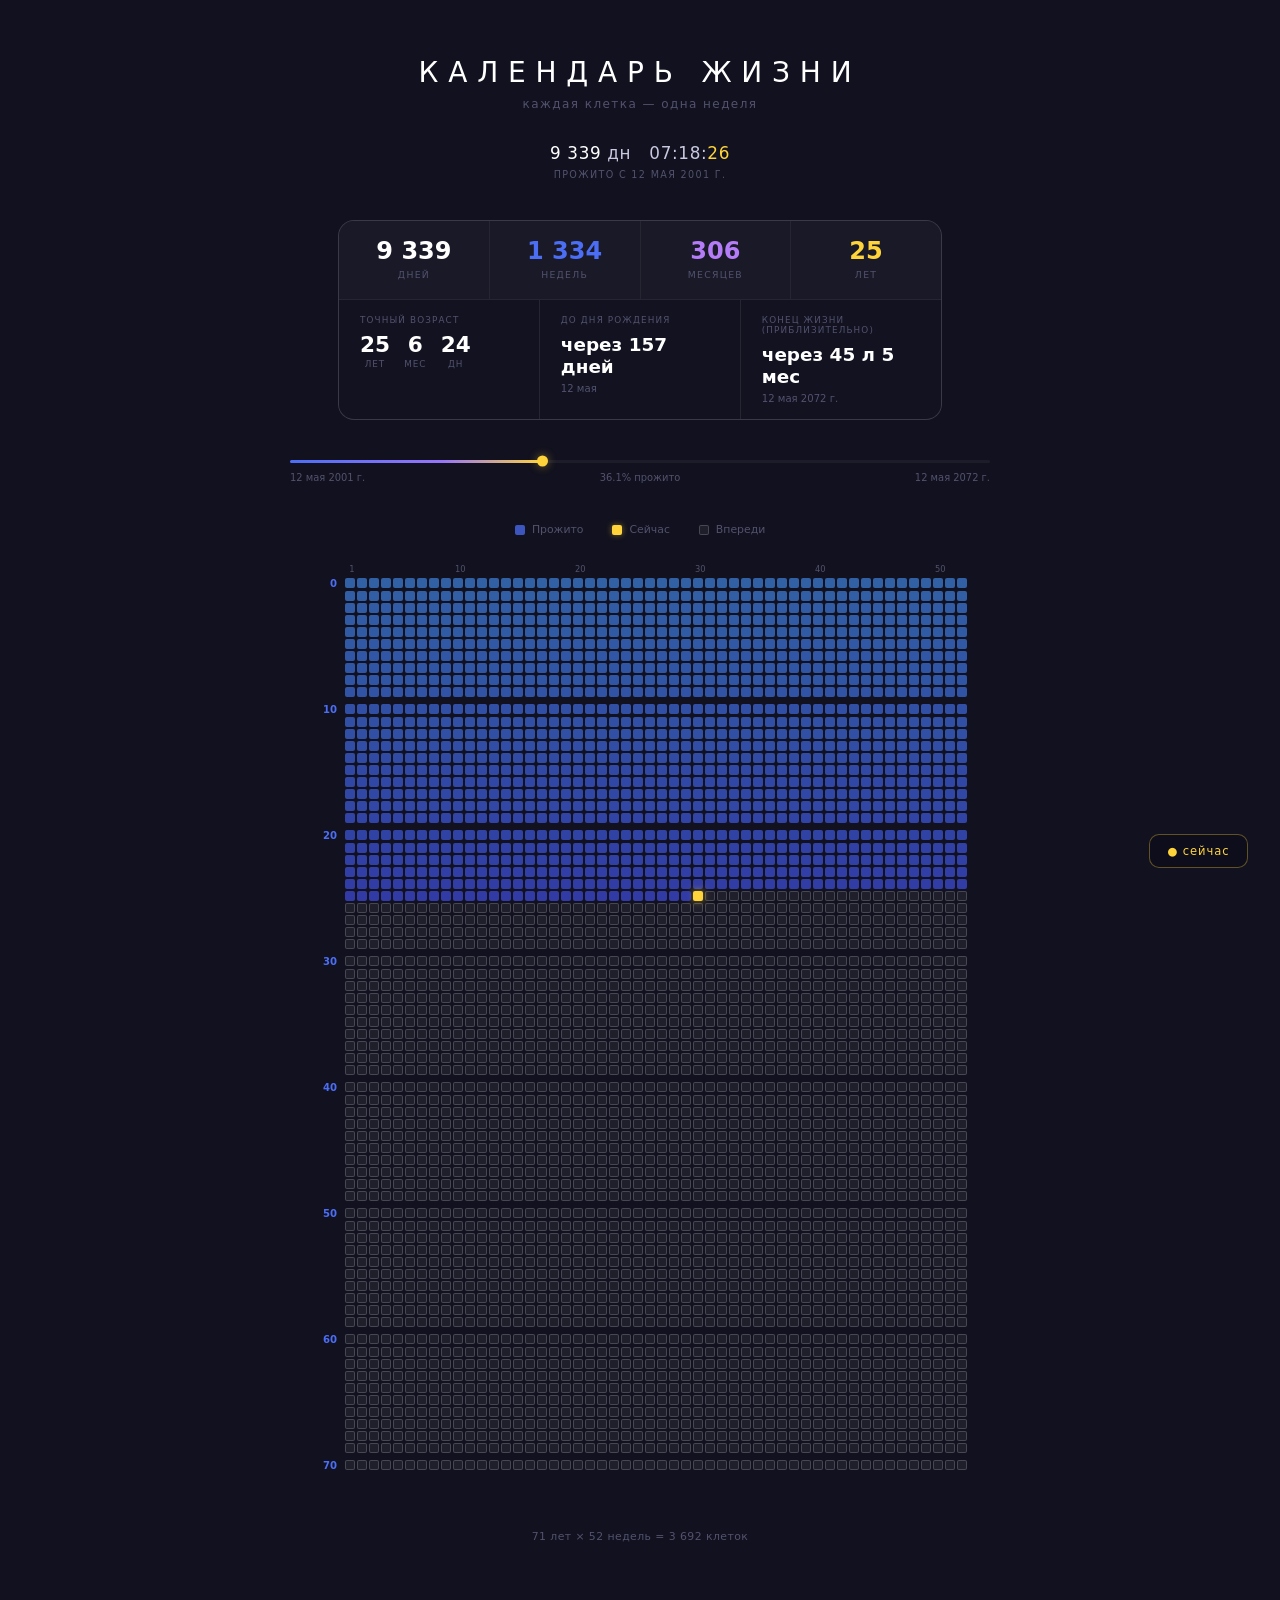
==== life_calendar.html @ 042ae6b3 "Жизненный календарь — один HTML-файл Визуальная сетка 71×52 недели с живым счётчиком, статистикой, а" ====
<!DOCTYPE html>
<html lang="ru">
<head>
  <meta charset="UTF-8">
  <meta name="viewport" content="width=device-width, initial-scale=1.0">
  <title>Календарь жизни</title>
  <style>
    *, *::before, *::after { box-sizing: border-box; margin: 0; padding: 0; }

    :root {
      --bg:        #11111f;
      --surface:   #191928;
      --border:    rgba(255,255,255,0.09);
      --text:      #c8c8e0;
      --muted:     #52526e;
      --accent:    #4c6ef5;
      --gold:      #ffd43b;
      --gold-glow: rgba(255,212,59,0.45);
    }

    body {
      min-height: 100vh;
      background: var(--bg);
      color: var(--text);
      font-family: 'Segoe UI', system-ui, -apple-system, sans-serif;
      display: flex;
      flex-direction: column;
      align-items: center;
      padding: 3.5rem 1.5rem 6rem;
    }

    /* ── Header ── */
    .header { text-align: center; margin-bottom: 2rem; }

    h1 {
      font-size: 1.75rem;
      font-weight: 200;
      letter-spacing: 0.35em;
      text-transform: uppercase;
      color: #fff;
      margin-bottom: 0.5rem;
    }

    .header-meta { font-size: 0.75rem; color: var(--muted); letter-spacing: 0.12em; }

    /* ── Live Counter ── */
    .live-counter {
      text-align: center;
      margin-bottom: 2.5rem;
      font-variant-numeric: tabular-nums;
    }

    .counter-time { font-size: 1.05rem; font-weight: 300; color: var(--text); letter-spacing: 0.04em; }
    .counter-days { color: #fff; font-weight: 500; }
    .counter-secs { color: var(--gold); }

    .counter-label {
      font-size: 0.6rem;
      color: var(--muted);
      text-transform: uppercase;
      letter-spacing: 0.14em;
      margin-top: 0.35rem;
    }

    /* ── Stats section ── */
    .stats-section {
      width: fit-content;
      max-width: min(720px, 96vw);
      border: 1px solid var(--border);
      border-radius: 16px;
      overflow: hidden;
      background: var(--border);
      margin-bottom: 2.5rem;
      display: flex;
      flex-direction: column;
      gap: 1px;
    }

    .stats-row { display: flex; gap: 1px; }

    .stats-row.primary .stat {
      background: var(--surface);
      padding: 1.15rem 1.6rem;
      text-align: center;
      flex: 1;
      transition: background 0.2s ease;
    }
    .stats-row.primary .stat:hover { background: rgba(20,20,38,0.95); }

    .stat-value {
      font-size: 1.5rem;
      font-weight: 600;
      color: #fff;
      line-height: 1;
      margin-bottom: 0.4rem;
      font-variant-numeric: tabular-nums;
    }
    .stat-value.blue   { color: var(--accent); }
    .stat-value.violet { color: #b47cf7; }
    .stat-value.gold   { color: var(--gold); }

    .stat-label {
      font-size: 0.58rem;
      color: var(--muted);
      text-transform: uppercase;
      letter-spacing: 0.14em;
    }

    .stats-row.secondary .stat {
      background: rgba(18,18,32,0.97);
      padding: 0.95rem 1.3rem;
      flex: 1;
      transition: background 0.2s ease;
    }
    .stats-row.secondary .stat:hover { background: rgba(26,26,42,0.98); }

    .insight-label {
      font-size: 0.55rem;
      color: var(--muted);
      text-transform: uppercase;
      letter-spacing: 0.13em;
      margin-bottom: 0.55rem;
    }

    .age-breakdown { display: flex; gap: 0.9rem; align-items: baseline; }
    .age-unit { display: flex; flex-direction: column; align-items: center; }

    .age-num {
      font-size: 1.35rem;
      font-weight: 600;
      color: #fff;
      line-height: 1;
      font-variant-numeric: tabular-nums;
    }

    .age-lbl {
      font-size: 0.55rem;
      color: var(--muted);
      text-transform: uppercase;
      letter-spacing: 0.1em;
      margin-top: 0.25rem;
    }

    .insight-main {
      font-size: 1.15rem;
      font-weight: 600;
      color: #fff;
      line-height: 1.2;
      font-variant-numeric: tabular-nums;
    }
    .insight-main.soon { color: var(--gold); }
    .insight-main.done { color: #7be0a0; }

    .insight-sub { font-size: 0.63rem; color: var(--muted); margin-top: 0.3rem; }

    /* ── Progress bar ── */
    .progress-wrap { width: 100%; max-width: 700px; margin-bottom: 2.5rem; }

    .progress-track {
      height: 3px;
      background: rgba(255,255,255,0.05);
      border-radius: 2px;
      position: relative;
      overflow: visible;
    }

    .progress-fill {
      height: 100%;
      background: linear-gradient(90deg, #4c6ef5 0%, #9775fa 60%, var(--gold) 100%);
      border-radius: 2px;
      position: relative;
    }

    .progress-dot {
      width: 11px;
      height: 11px;
      border-radius: 50%;
      background: var(--gold);
      box-shadow: 0 0 10px var(--gold-glow);
      position: absolute;
      right: -5.5px;
      top: 50%;
      transform: translateY(-50%);
    }

    .progress-labels {
      display: flex;
      justify-content: space-between;
      margin-top: 0.6rem;
      font-size: 0.62rem;
      color: var(--muted);
    }

    /* ── Legend ── */
    .legend {
      display: flex;
      align-items: center;
      gap: 1.8rem;
      margin-bottom: 1.8rem;
      font-size: 0.68rem;
      color: var(--muted);
    }

    .legend-item { display: flex; align-items: center; gap: 0.45rem; }

    .legend-dot { width: 10px; height: 10px; border-radius: 2px; flex-shrink: 0; }
    .legend-dot.past    { background: var(--accent); opacity: 0.75; }
    .legend-dot.current { background: var(--gold); box-shadow: 0 0 6px var(--gold-glow); }
    .legend-dot.future  { background: rgba(255,255,255,0.06); border: 1px solid rgba(255,255,255,0.18); }

    /* ── Calendar ── */
    .calendar-outer { position: relative; }

    .col-labels { display: flex; margin-left: 36px; margin-bottom: 4px; gap: 2px; }

    .col-label {
      width: 10px;
      font-size: 0.52rem;
      color: var(--muted);
      text-align: center;
      flex-shrink: 0;
      line-height: 1;
    }

    .grid { display: flex; flex-direction: column; gap: 2px; }

    .year-row {
      display: flex;
      align-items: center;
      gap: 2px;
      border-radius: 3px;
      transition: background 0.15s ease;
    }

    .year-row.decade-gap { margin-top: 5px; }

    .year-row:hover { background: rgba(255,255,255,0.025); }
    .year-row:hover .week.past   { opacity: 0.92; filter: brightness(1.2); }
    .year-row:hover .week.future { border-color: rgba(255,255,255,0.28); }
    .year-row:hover .row-label   { color: var(--text) !important; }

    .row-label {
      width: 32px;
      font-size: 0.58rem;
      color: var(--muted);
      text-align: right;
      padding-right: 6px;
      flex-shrink: 0;
      user-select: none;
      transition: color 0.15s ease;
    }

    .row-label.decade { color: var(--accent); font-weight: 600; font-size: 0.63rem; }

    /* ── Week cells ── */
    .week {
      width: 10px;
      height: 10px;
      border-radius: 2px;
      flex-shrink: 0;
      cursor: default;
      transition: transform 0.1s ease, filter 0.1s ease, opacity 0.15s ease;
    }

    .week:hover { transform: scale(1.7); z-index: 5; filter: brightness(1.4) !important; }
    .week.past  { opacity: 0.72; }

    .week.current {
      background: var(--gold) !important;
      opacity: 1;
      box-shadow: 0 0 7px var(--gold-glow), 0 0 14px rgba(255,212,59,0.25);
      animation: breathe 2.8s ease-in-out infinite;
    }

    .week.future {
      background: rgba(255,255,255,0.06) !important;
      border: 1px solid rgba(255,255,255,0.18);
    }

    @keyframes breathe {
      0%,100% { box-shadow: 0 0 7px var(--gold-glow), 0 0 14px rgba(255,212,59,0.25); }
      50%      { box-shadow: 0 0 13px var(--gold-glow), 0 0 26px rgba(255,212,59,0.4); }
    }

    @keyframes rowIn {
      from { opacity: 0; transform: translateY(5px); }
      to   { opacity: 1; transform: translateY(0); }
    }

    .year-row { opacity: 0; animation: rowIn 0.4s ease forwards; }

    @media (prefers-reduced-motion: reduce) {
      .year-row { animation: none; opacity: 1; }
    }

    /* ── Tooltip ── */
    #tooltip {
      position: fixed;
      background: rgba(22,22,40,0.97);
      border: 1px solid rgba(76,110,245,0.3);
      color: #dde;
      padding: 0.35rem 0.8rem;
      border-radius: 8px;
      font-size: 0.7rem;
      pointer-events: none;
      opacity: 0;
      transition: opacity 0.12s ease;
      z-index: 999;
      white-space: nowrap;
      backdrop-filter: blur(6px);
    }
    #tooltip.show { opacity: 1; }

    /* ── Back-to-now button ── */
    #backBtn {
      position: fixed;
      bottom: 2rem;
      right: 2rem;
      background: rgba(14,14,28,0.92);
      border: 1px solid rgba(255,212,59,0.35);
      color: var(--gold);
      padding: 0.55rem 1.1rem;
      border-radius: 10px;
      font-size: 0.72rem;
      font-family: inherit;
      cursor: pointer;
      backdrop-filter: blur(10px);
      letter-spacing: 0.08em;
      z-index: 200;
      opacity: 0;
      transform: translateY(10px);
      transition: opacity 0.25s ease, transform 0.25s ease, background 0.2s ease;
      pointer-events: none;
    }
    #backBtn.visible { opacity: 1; transform: translateY(0); pointer-events: auto; }
    #backBtn:hover   { background: rgba(255,212,59,0.1); border-color: var(--gold); }

    /* ── Footer ── */
    footer {
      margin-top: 3.5rem;
      font-size: 0.68rem;
      color: var(--muted);
      text-align: center;
      line-height: 1.9;
      letter-spacing: 0.04em;
    }

    /* ── Mobile ── */
    @media (max-width: 680px) {
      body { padding: 2rem 0.75rem 5rem; }
      h1   { font-size: 1.25rem; letter-spacing: 0.2em; }
      .stats-section { width: 100%; max-width: 100%; }
      .stats-row { flex-wrap: wrap; }
      .stats-row.primary .stat   { padding: 0.75rem 0.8rem; min-width: calc(50% - 1px); }
      .stats-row.secondary .stat { padding: 0.8rem 0.9rem; min-width: 100%; }
      .week       { width: 6px; height: 6px; border-radius: 1px; }
      .col-labels { gap: 1px; }
      .col-label  { width: 6px; font-size: 0.45rem; }
      .grid       { gap: 1px; }
      .year-row   { gap: 1px; }
      .row-label  { width: 24px; font-size: 0.5rem; }
      #backBtn    { bottom: 1.2rem; right: 1.2rem; }
    }
  </style>
</head>
<body>

<div id="tooltip"></div>
<button id="backBtn">● сейчас</button>

<header class="header">
  <h1>Календарь жизни</h1>
  <p class="header-meta">каждая клетка — одна неделя</p>
</header>

<div class="live-counter">
  <div class="counter-time">
    <span class="counter-days" id="cDays">0</span> дн &nbsp;
    <span id="cH">00</span>:<span id="cM">00</span>:<span class="counter-secs" id="cS">00</span>
  </div>
  <div class="counter-label" id="counterLabel"></div>
</div>

<div class="stats-section">
  <div class="stats-row primary">
    <div class="stat"><div class="stat-value"        id="sDays">—</div><div class="stat-label">Дней</div></div>
    <div class="stat"><div class="stat-value blue"   id="sWeeks">—</div><div class="stat-label">Недель</div></div>
    <div class="stat"><div class="stat-value violet" id="sMonths">—</div><div class="stat-label">Месяцев</div></div>
    <div class="stat"><div class="stat-value gold"   id="sYears">—</div><div class="stat-label">Лет</div></div>
  </div>
  <div class="stats-row secondary">
    <div class="stat">
      <div class="insight-label">Точный возраст</div>
      <div class="age-breakdown">
        <div class="age-unit"><span class="age-num" id="iY">—</span><span class="age-lbl">лет</span></div>
        <div class="age-unit"><span class="age-num" id="iM">—</span><span class="age-lbl">мес</span></div>
        <div class="age-unit"><span class="age-num" id="iD">—</span><span class="age-lbl">дн</span></div>
      </div>
    </div>
    <div class="stat">
      <div class="insight-label">До дня рождения</div>
      <div class="insight-main" id="iBdMain">—</div>
      <div class="insight-sub"  id="iBdSub"></div>
    </div>
    <div class="stat">
      <div class="insight-label">Конец жизни (приблизительно)</div>
      <div class="insight-main" id="iEndMain">—</div>
      <div class="insight-sub"  id="iEndSub"></div>
    </div>
  </div>
</div>

<div class="progress-wrap">
  <div class="progress-track">
    <div class="progress-fill" id="progressFill"><div class="progress-dot"></div></div>
  </div>
  <div class="progress-labels">
    <span id="birthLabel"></span>
    <span id="progressLabel"></span>
    <span id="endLabel"></span>
  </div>
</div>

<div class="legend">
  <div class="legend-item"><div class="legend-dot past"></div><span>Прожито</span></div>
  <div class="legend-item"><div class="legend-dot current"></div><span>Сейчас</span></div>
  <div class="legend-item"><div class="legend-dot future"></div><span>Впереди</span></div>
</div>

<div class="calendar-outer">
  <div class="col-labels" id="colLabels"></div>
  <div class="grid" id="grid"></div>
</div>

<footer id="footer"></footer>

<script>
  /* ══════════════════════════════════════════════════
     ЛИЧНЫЕ ДАННЫЕ — при необходимости измени здесь
     ══════════════════════════════════════════════════ */
  const BIRTH    = new Date(2001, 4, 12); // месяцы: 0=янв … 4=май … 11=дек
  const LIFESPAN = 71;                    // ожидаемая продолжительность жизни (лет)
  /* ══════════════════════════════════════════════════ */

  const WEEKS   = 52;
  const MS_WEEK = 7 * 24 * 60 * 60 * 1000;
  const TODAY   = new Date();

  function fmtDate(d, opts) {
    return d.toLocaleDateString('ru-RU', opts || { day: 'numeric', month: 'short', year: 'numeric' });
  }
  function pad(n) { return String(n).padStart(2, '0'); }

  /* ── Live counter ── */
  document.getElementById('counterLabel').textContent =
    `прожито с ${fmtDate(BIRTH, { day: 'numeric', month: 'long', year: 'numeric' })}`;

  function tickCounter() {
    const total = Math.floor((new Date() - BIRTH) / 1000);
    document.getElementById('cDays').textContent = Math.floor(total / 86400).toLocaleString('ru');
    document.getElementById('cH').textContent    = pad(Math.floor(total / 3600) % 24);
    document.getElementById('cM').textContent    = pad(Math.floor(total / 60) % 60);
    document.getElementById('cS').textContent    = pad(total % 60);
  }
  tickCounter();
  setInterval(tickCounter, 1000);

  /* ── Stats ── */
  const livedMs    = TODAY - BIRTH;
  const livedDays  = Math.floor(livedMs / 86400000);
  const livedWeeks = Math.floor(livedMs / MS_WEEK);
  const totalWeeks = LIFESPAN * WEEKS;
  const pct        = (livedWeeks / totalWeeks * 100).toFixed(1);
  const currentAge = Math.floor(livedMs / (365.25 * 24 * 60 * 60 * 1000));

  function exactAge(birth, today) {
    let y = today.getFullYear() - birth.getFullYear();
    let m = today.getMonth()   - birth.getMonth();
    let d = today.getDate()    - birth.getDate();
    if (d < 0) { m--; d += new Date(today.getFullYear(), today.getMonth(), 0).getDate(); }
    if (m < 0) { y--; m += 12; }
    return { y, m, d };
  }

  function daysToNextBirthday(birth, today) {
    const next = new Date(today.getFullYear(), birth.getMonth(), birth.getDate());
    if (next - today <= 0) next.setFullYear(today.getFullYear() + 1);
    return Math.round((next - today) / 86400000);
  }

  const { y: eY, m: eM, d: eD } = exactAge(BIRTH, TODAY);
  const livedMonths = eY * 12 + eM;
  const bdDays      = daysToNextBirthday(BIRTH, TODAY);
  const nextBD      = new Date(TODAY.getFullYear(), BIRTH.getMonth(), BIRTH.getDate());
  if (nextBD - TODAY <= 0) nextBD.setFullYear(TODAY.getFullYear() + 1);

  const endDate   = new Date(BIRTH);
  endDate.setFullYear(BIRTH.getFullYear() + LIFESPAN);
  const endDiff   = endDate - TODAY;
  const endYears  = Math.floor(endDiff / (365.25 * 86400000));
  const endMonths = Math.floor((endDiff - endYears * 365.25 * 86400000) / (30.44 * 86400000));

  document.getElementById('sDays').textContent   = livedDays.toLocaleString('ru');
  document.getElementById('sWeeks').textContent  = livedWeeks.toLocaleString('ru');
  document.getElementById('sMonths').textContent = livedMonths.toLocaleString('ru');
  document.getElementById('sYears').textContent  = currentAge;
  document.getElementById('iY').textContent      = eY;
  document.getElementById('iM').textContent      = eM;
  document.getElementById('iD').textContent      = eD;

  const bdEl = document.getElementById('iBdMain');
  if (bdDays === 0) {
    bdEl.textContent = 'Сегодня!';
    bdEl.classList.add('done');
  } else {
    bdEl.textContent = `через ${bdDays} ${bdDays === 1 ? 'день' : bdDays < 5 ? 'дня' : 'дней'}`;
    if (bdDays <= 30) bdEl.classList.add('soon');
  }
  document.getElementById('iBdSub').textContent  = fmtDate(nextBD, { day: 'numeric', month: 'long' });
  document.getElementById('iEndMain').textContent = `через ${endYears} л ${endMonths} мес`;
  document.getElementById('iEndSub').textContent  = fmtDate(endDate, { day: 'numeric', month: 'long', year: 'numeric' });

  const END = new Date(BIRTH);
  END.setFullYear(BIRTH.getFullYear() + LIFESPAN);
  document.getElementById('progressFill').style.width = pct + '%';
  document.getElementById('progressLabel').textContent = pct + '% прожито';
  document.getElementById('birthLabel').textContent    = fmtDate(BIRTH, { day: 'numeric', month: 'short', year: 'numeric' });
  document.getElementById('endLabel').textContent      = fmtDate(END,   { day: 'numeric', month: 'short', year: 'numeric' });

  /* ── Column labels ── */
  const colLabels = document.getElementById('colLabels');
  for (let w = 0; w < WEEKS; w++) {
    const el = document.createElement('div');
    el.className   = 'col-label';
    el.textContent = (w === 0 || (w + 1) % 10 === 0) ? (w + 1) : '';
    colLabels.appendChild(el);
  }

  /* ── Tooltip ── */
  const tip = document.getElementById('tooltip');
  function showTip(e, html) { tip.innerHTML = html; tip.classList.add('show'); moveTip(e); }
  function moveTip(e) {
    const x = e.clientX + 14, y = e.clientY - 40;
    tip.style.left = (x + tip.offsetWidth > innerWidth ? e.clientX - tip.offsetWidth - 14 : x) + 'px';
    tip.style.top  = (y < 0 ? e.clientY + 14 : y) + 'px';
  }
  function hideTip() { tip.classList.remove('show'); }

  /* ── Grid ── */
  const grid = document.getElementById('grid');
  let currentCell = null;

  for (let yr = 0; yr < LIFESPAN; yr++) {
    const row = document.createElement('div');
    row.className = 'year-row' + (yr > 0 && yr % 10 === 0 ? ' decade-gap' : '');
    row.style.animationDelay = `${yr * 11}ms`;

    const lbl = document.createElement('div');
    lbl.className   = 'row-label' + (yr % 10 === 0 ? ' decade' : '');
    lbl.textContent = yr % 10 === 0 ? yr : '';
    row.addEventListener('mouseenter', () => { lbl.textContent = yr; });
    row.addEventListener('mouseleave', () => { lbl.textContent = yr % 10 === 0 ? yr : ''; });
    row.appendChild(lbl);

    const yearStart = new Date(BIRTH);
    yearStart.setFullYear(BIRTH.getFullYear() + yr);

    const hue      = Math.round(215 + (yr / (LIFESPAN - 1)) * 55);
    const pastColor = `hsl(${hue},68%,55%)`;

    for (let w = 0; w < WEEKS; w++) {
      const ws = new Date(yearStart);
      ws.setDate(yearStart.getDate() + w * 7);
      const we = new Date(ws);
      we.setDate(ws.getDate() + 6);

      const cell      = document.createElement('div');
      cell.className  = 'week';
      const isCurrent = ws <= TODAY && we >= TODAY;
      const isPast    = we < TODAY && !isCurrent;

      if (isCurrent) { cell.classList.add('current'); currentCell = cell; }
      else if (isPast) { cell.classList.add('past'); cell.style.background = pastColor; }
      else { cell.classList.add('future'); }

      const tipHtml = `
        <span style="color:var(--muted);font-size:0.62rem">Возраст ${yr} лет · неделя ${w + 1}</span><br>
        ${fmtDate(ws)} — ${fmtDate(we)}
        ${isCurrent ? '<br><span style="color:var(--gold)">← сейчас</span>' : ''}
      `;
      cell.addEventListener('mouseenter', e => showTip(e, tipHtml));
      cell.addEventListener('mousemove',  moveTip);
      cell.addEventListener('mouseleave', hideTip);
      row.appendChild(cell);
    }
    grid.appendChild(row);
  }

  document.getElementById('footer').innerHTML =
    `${LIFESPAN} лет × ${WEEKS} недель = ${totalWeeks.toLocaleString('ru')} клеток`;

  /* ── Auto-scroll ── */
  if (currentCell) {
    setTimeout(() => {
      currentCell.scrollIntoView({ behavior: 'smooth', block: 'center' });
    }, Math.min(LIFESPAN * 11 + 500, 1500));
  }

  /* ── Back-to-now button ── */
  const backBtn = document.getElementById('backBtn');
  function checkScroll() {
    if (!currentCell) return;
    const { top, bottom } = currentCell.getBoundingClientRect();
    backBtn.classList.toggle('visible', !(top >= 80 && bottom <= innerHeight - 40));
  }
  window.addEventListener('scroll', checkScroll, { passive: true });
  checkScroll();
  backBtn.addEventListener('click', () => currentCell?.scrollIntoView({ behavior: 'smooth', block: 'center' }));
</script>
</body>
</html>
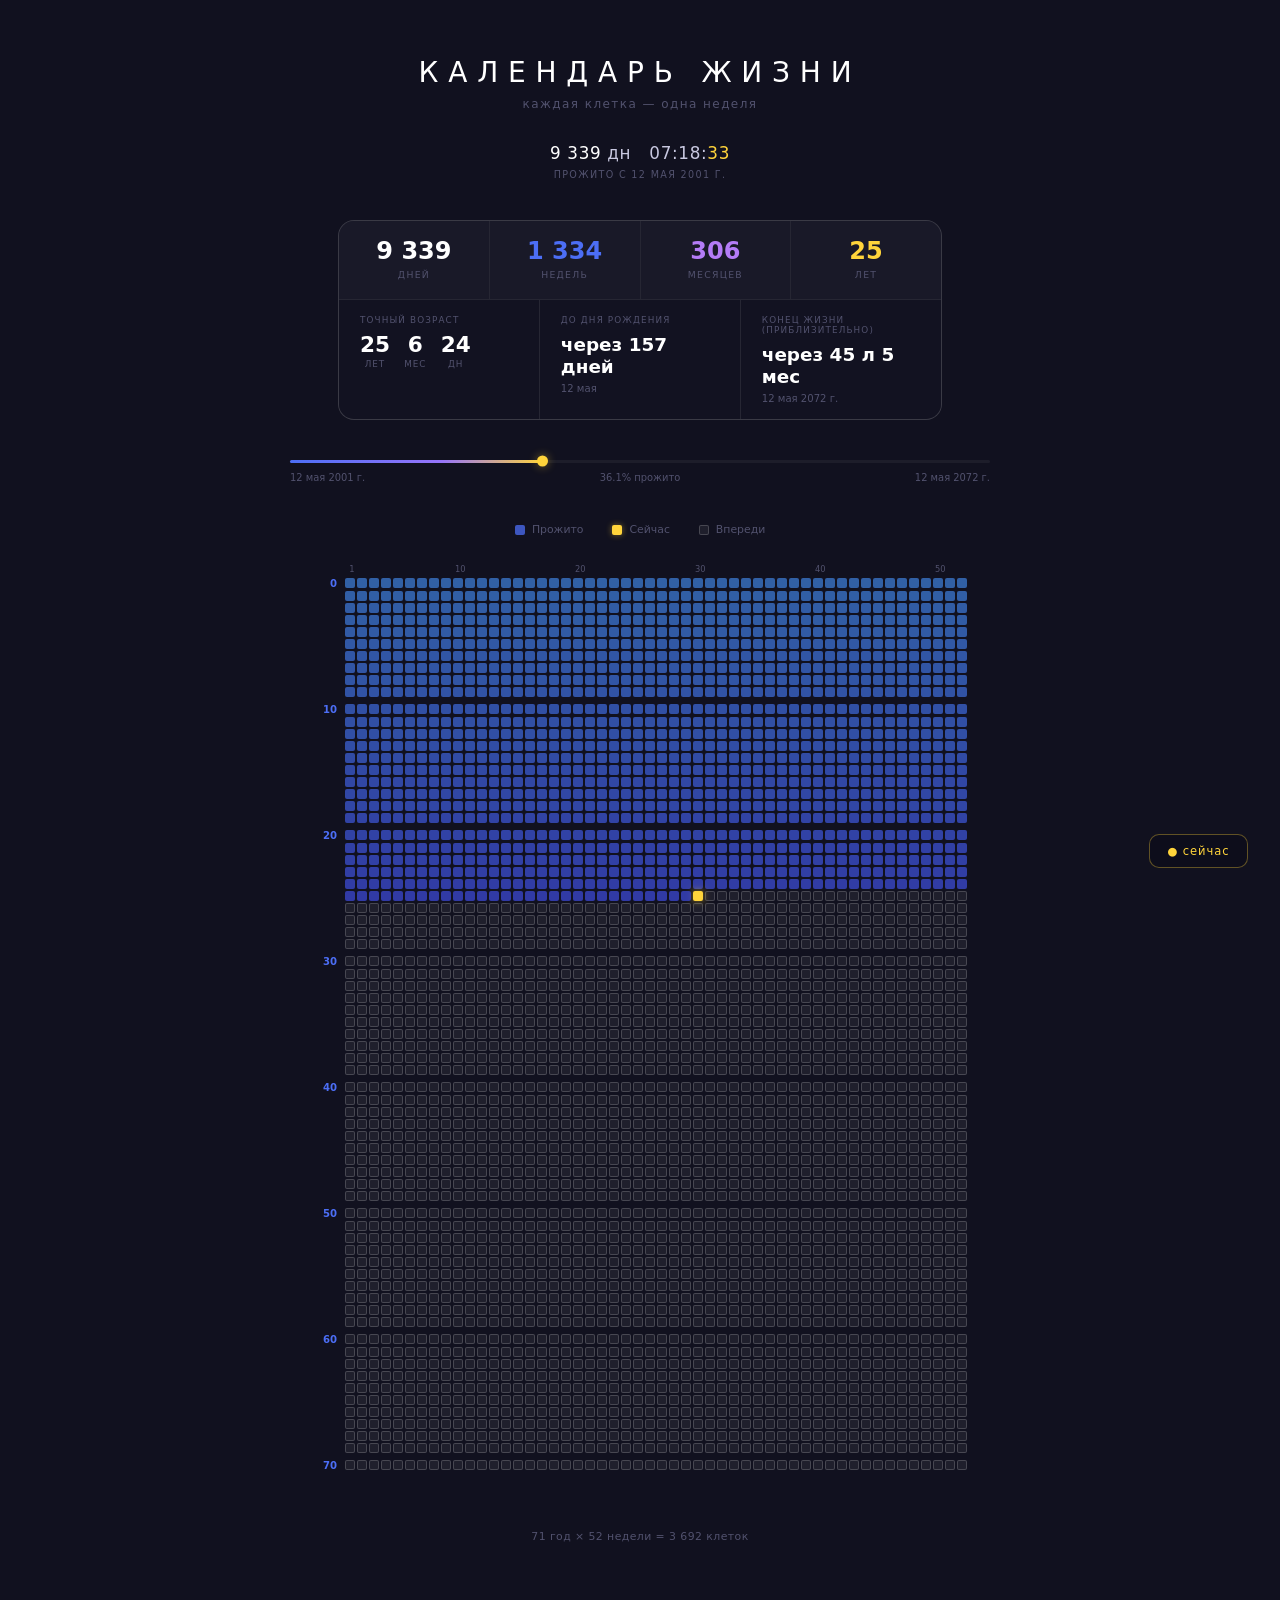
==== commit c4ce1bc3: "Правка форматирования" ====
--- a/life_calendar.html
+++ b/life_calendar.html
@@ -597,7 +597,7 @@
   }
 
   document.getElementById('footer').innerHTML =
-    `${LIFESPAN} лет × ${WEEKS} недель = ${totalWeeks.toLocaleString('ru')} клеток`;
+    `${LIFESPAN} год × ${WEEKS} недели = ${totalWeeks.toLocaleString('ru')} клеток`;
 
   /* ── Auto-scroll ── */
   if (currentCell) {
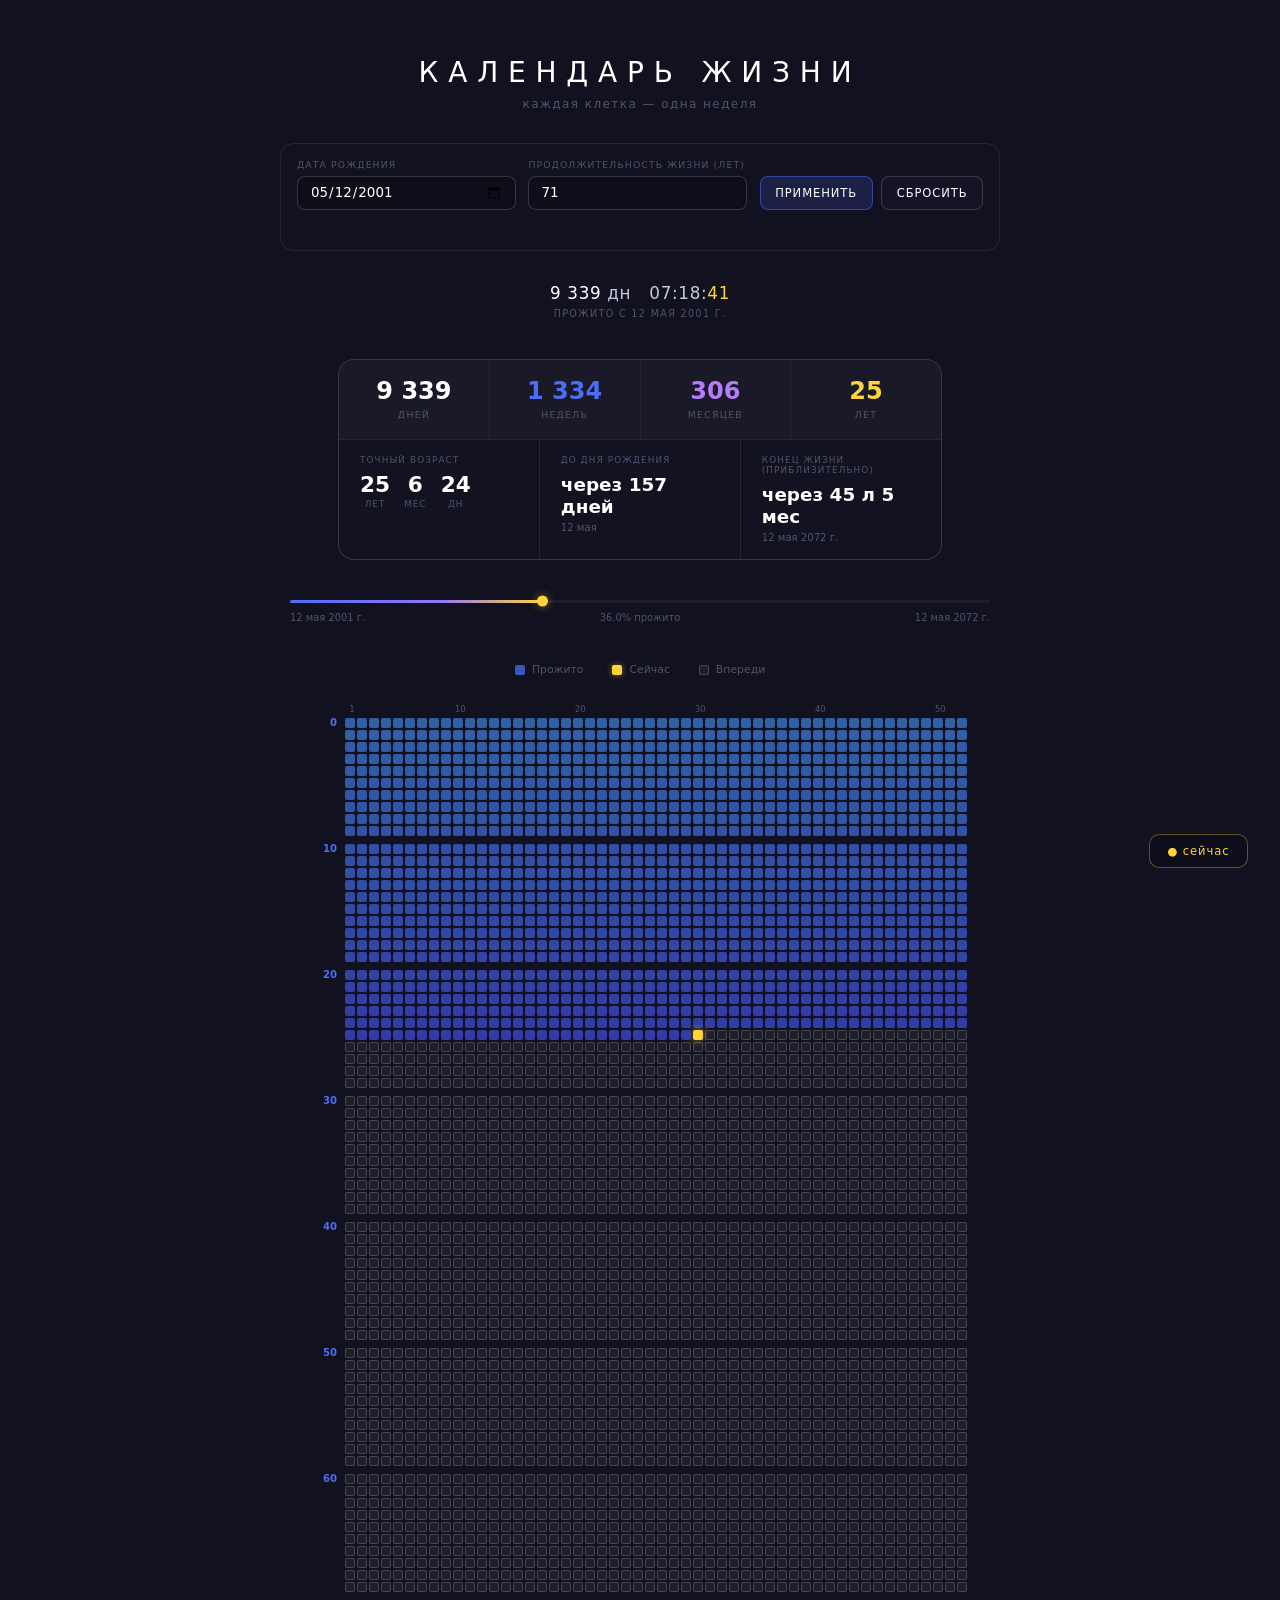
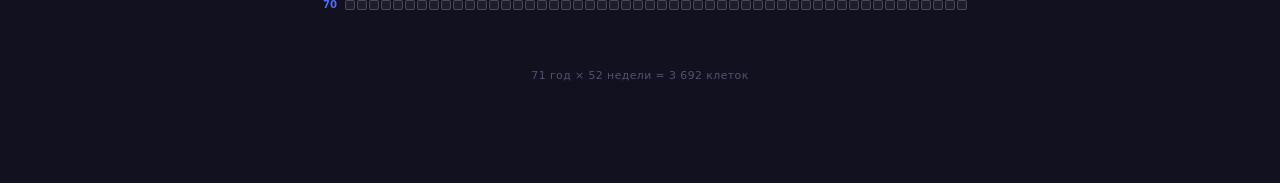
==== commit 6721f7c7: "Обновление функционала Добавлены настройки даты рождения и горизонта жизни в интерфейсе с сохранение" ====
--- a/life_calendar.html
+++ b/life_calendar.html
@@ -42,6 +42,96 @@
     }
 
     .header-meta { font-size: 0.75rem; color: var(--muted); letter-spacing: 0.12em; }
+
+    /* ── Settings ── */
+    .settings-panel {
+      width: min(720px, 96vw);
+      border: 1px solid var(--border);
+      border-radius: 14px;
+      background: rgba(18,18,32,0.97);
+      padding: 0.95rem 1rem;
+      margin-bottom: 2rem;
+    }
+
+    .settings-form {
+      display: flex;
+      align-items: end;
+      flex-wrap: wrap;
+      gap: 0.8rem;
+    }
+
+    .settings-field {
+      display: flex;
+      flex-direction: column;
+      gap: 0.35rem;
+      min-width: 190px;
+      flex: 1;
+    }
+
+    .settings-field label {
+      font-size: 0.58rem;
+      color: var(--muted);
+      text-transform: uppercase;
+      letter-spacing: 0.12em;
+    }
+
+    .settings-input {
+      height: 34px;
+      border-radius: 8px;
+      border: 1px solid rgba(255,255,255,0.17);
+      background: rgba(15,15,26,0.9);
+      color: #fff;
+      font-family: inherit;
+      font-size: 0.84rem;
+      padding: 0 0.75rem;
+      outline: none;
+    }
+
+    .settings-input:focus-visible {
+      border-color: var(--accent);
+      box-shadow: 0 0 0 2px rgba(76,110,245,0.2);
+    }
+
+    .settings-actions {
+      display: flex;
+      gap: 0.55rem;
+      flex-wrap: wrap;
+    }
+
+    .settings-btn {
+      height: 34px;
+      border-radius: 8px;
+      border: 1px solid rgba(255,255,255,0.17);
+      background: rgba(22,22,40,0.95);
+      color: #fff;
+      font-family: inherit;
+      font-size: 0.72rem;
+      letter-spacing: 0.08em;
+      text-transform: uppercase;
+      padding: 0 0.9rem;
+      cursor: pointer;
+      transition: background 0.2s ease, border-color 0.2s ease;
+    }
+
+    .settings-btn.primary {
+      border-color: rgba(76,110,245,0.5);
+      background: rgba(76,110,245,0.17);
+    }
+
+    .settings-btn:hover { border-color: rgba(255,255,255,0.32); background: rgba(34,34,55,0.95); }
+    .settings-btn.primary:hover { border-color: var(--accent); background: rgba(76,110,245,0.26); }
+    .settings-btn:focus-visible {
+      outline: none;
+      box-shadow: 0 0 0 2px rgba(76,110,245,0.2);
+    }
+
+    .settings-message {
+      margin-top: 0.55rem;
+      min-height: 1rem;
+      font-size: 0.66rem;
+      color: var(--muted);
+    }
+    .settings-message.error { color: #ff8d8d; }
 
     /* ── Live Counter ── */
     .live-counter {
@@ -263,6 +353,7 @@
     }
 
     .week:hover { transform: scale(1.7); z-index: 5; filter: brightness(1.4) !important; }
+    .week:focus-visible { outline: 2px solid var(--accent); outline-offset: 2px; }
     .week.past  { opacity: 0.72; }
 
     .week.current {
@@ -350,6 +441,8 @@
       body { padding: 2rem 0.75rem 5rem; }
       h1   { font-size: 1.25rem; letter-spacing: 0.2em; }
       .stats-section { width: 100%; max-width: 100%; }
+      .settings-panel { width: 100%; max-width: 100%; }
+      .settings-field { min-width: 100%; }
       .stats-row { flex-wrap: wrap; }
       .stats-row.primary .stat   { padding: 0.75rem 0.8rem; min-width: calc(50% - 1px); }
       .stats-row.secondary .stat { padding: 0.8rem 0.9rem; min-width: 100%; }
@@ -372,6 +465,24 @@
   <h1>Календарь жизни</h1>
   <p class="header-meta">каждая клетка — одна неделя</p>
 </header>
+
+<section class="settings-panel" aria-label="Параметры календаря">
+  <form class="settings-form" id="settingsForm">
+    <div class="settings-field">
+      <label for="birthInput">Дата рождения</label>
+      <input class="settings-input" id="birthInput" type="date" required>
+    </div>
+    <div class="settings-field">
+      <label for="lifespanInput">Продолжительность жизни (лет)</label>
+      <input class="settings-input" id="lifespanInput" type="number" min="1" max="130" required>
+    </div>
+    <div class="settings-actions">
+      <button class="settings-btn primary" type="submit">Применить</button>
+      <button class="settings-btn" id="resetSettingsBtn" type="button">Сбросить</button>
+    </div>
+  </form>
+  <p class="settings-message" id="settingsMessage" aria-live="polite"></p>
+</section>
 
 <div class="live-counter">
   <div class="counter-time">
@@ -435,187 +546,444 @@
 <footer id="footer"></footer>
 
 <script>
-  /* ══════════════════════════════════════════════════
-     ЛИЧНЫЕ ДАННЫЕ — при необходимости измени здесь
-     ══════════════════════════════════════════════════ */
-  const BIRTH    = new Date(2001, 4, 12); // месяцы: 0=янв … 4=май … 11=дек
-  const LIFESPAN = 71;                    // ожидаемая продолжительность жизни (лет)
-  /* ══════════════════════════════════════════════════ */
-
-  const WEEKS   = 52;
+  const DEFAULT_BIRTH = new Date(2001, 4, 12); // месяцы: 0=янв … 4=май … 11=дек
+  const DEFAULT_LIFESPAN = 71;                  // ожидаемая продолжительность жизни (лет)
+  const STORAGE_KEY = 'lifeCalendarConfig';
+
+  const WEEKS = 52;
   const MS_WEEK = 7 * 24 * 60 * 60 * 1000;
-  const TODAY   = new Date();
+  const DAY_MS = 24 * 60 * 60 * 1000;
+  const MIN_LIFESPAN = 1;
+  const MAX_LIFESPAN = 130;
+
+  const refs = {
+    counterLabel: document.getElementById('counterLabel'),
+    cDays: document.getElementById('cDays'),
+    cH: document.getElementById('cH'),
+    cM: document.getElementById('cM'),
+    cS: document.getElementById('cS'),
+    sDays: document.getElementById('sDays'),
+    sWeeks: document.getElementById('sWeeks'),
+    sMonths: document.getElementById('sMonths'),
+    sYears: document.getElementById('sYears'),
+    iY: document.getElementById('iY'),
+    iM: document.getElementById('iM'),
+    iD: document.getElementById('iD'),
+    iBdMain: document.getElementById('iBdMain'),
+    iBdSub: document.getElementById('iBdSub'),
+    iEndMain: document.getElementById('iEndMain'),
+    iEndSub: document.getElementById('iEndSub'),
+    progressFill: document.getElementById('progressFill'),
+    progressLabel: document.getElementById('progressLabel'),
+    birthLabel: document.getElementById('birthLabel'),
+    endLabel: document.getElementById('endLabel'),
+    colLabels: document.getElementById('colLabels'),
+    grid: document.getElementById('grid'),
+    footer: document.getElementById('footer'),
+    tooltip: document.getElementById('tooltip'),
+    backBtn: document.getElementById('backBtn'),
+    settingsForm: document.getElementById('settingsForm'),
+    birthInput: document.getElementById('birthInput'),
+    lifespanInput: document.getElementById('lifespanInput'),
+    settingsMessage: document.getElementById('settingsMessage'),
+    resetSettingsBtn: document.getElementById('resetSettingsBtn')
+  };
+
+  let state = loadConfig();
+  let weekCells = [];
+  let currentCell = null;
+  let lastCurrentCellDateKey = '';
 
   function fmtDate(d, opts) {
     return d.toLocaleDateString('ru-RU', opts || { day: 'numeric', month: 'short', year: 'numeric' });
   }
   function pad(n) { return String(n).padStart(2, '0'); }
 
-  /* ── Live counter ── */
-  document.getElementById('counterLabel').textContent =
-    `прожито с ${fmtDate(BIRTH, { day: 'numeric', month: 'long', year: 'numeric' })}`;
-
-  function tickCounter() {
-    const total = Math.floor((new Date() - BIRTH) / 1000);
-    document.getElementById('cDays').textContent = Math.floor(total / 86400).toLocaleString('ru');
-    document.getElementById('cH').textContent    = pad(Math.floor(total / 3600) % 24);
-    document.getElementById('cM').textContent    = pad(Math.floor(total / 60) % 60);
-    document.getElementById('cS').textContent    = pad(total % 60);
-  }
-  tickCounter();
-  setInterval(tickCounter, 1000);
-
-  /* ── Stats ── */
-  const livedMs    = TODAY - BIRTH;
-  const livedDays  = Math.floor(livedMs / 86400000);
-  const livedWeeks = Math.floor(livedMs / MS_WEEK);
-  const totalWeeks = LIFESPAN * WEEKS;
-  const pct        = (livedWeeks / totalWeeks * 100).toFixed(1);
-  const currentAge = Math.floor(livedMs / (365.25 * 24 * 60 * 60 * 1000));
-
-  function exactAge(birth, today) {
-    let y = today.getFullYear() - birth.getFullYear();
-    let m = today.getMonth()   - birth.getMonth();
-    let d = today.getDate()    - birth.getDate();
-    if (d < 0) { m--; d += new Date(today.getFullYear(), today.getMonth(), 0).getDate(); }
+  function clamp(n, min, max) {
+    return Math.min(max, Math.max(min, n));
+  }
+
+  function startOfDay(d) {
+    return new Date(d.getFullYear(), d.getMonth(), d.getDate());
+  }
+
+  function dateToInputValue(date) {
+    const y = date.getFullYear();
+    const m = String(date.getMonth() + 1).padStart(2, '0');
+    const d = String(date.getDate()).padStart(2, '0');
+    return `${y}-${m}-${d}`;
+  }
+
+  function parseInputDate(value) {
+    if (!value) return null;
+    const [year, month, day] = value.split('-').map(Number);
+    const parsed = new Date(year, month - 1, day);
+    if (
+      !Number.isFinite(year) ||
+      !Number.isFinite(month) ||
+      !Number.isFinite(day) ||
+      Number.isNaN(parsed.getTime()) ||
+      parsed.getFullYear() !== year ||
+      parsed.getMonth() !== month - 1 ||
+      parsed.getDate() !== day
+    ) {
+      return null;
+    }
+    return parsed;
+  }
+
+  function ensureValidBirth(inputBirth) {
+    const today = startOfDay(new Date());
+    const safeBirth = Number.isNaN(inputBirth?.getTime?.()) ? new Date(DEFAULT_BIRTH) : new Date(inputBirth);
+    return safeBirth > today ? today : safeBirth;
+  }
+
+  function normalizeConfig(raw) {
+    const birthRaw = raw?.birth instanceof Date ? raw.birth : new Date(raw?.birth || DEFAULT_BIRTH);
+    const birth = ensureValidBirth(birthRaw);
+
+    const life = Number(raw?.lifespan);
+    const lifespan = Number.isFinite(life) ? Math.round(life) : DEFAULT_LIFESPAN;
+
+    return {
+      birth,
+      lifespan: clamp(lifespan, MIN_LIFESPAN, MAX_LIFESPAN)
+    };
+  }
+
+  function loadConfig() {
+    try {
+      const parsed = JSON.parse(localStorage.getItem(STORAGE_KEY) || 'null');
+      return normalizeConfig(parsed);
+    } catch (_) {
+      return normalizeConfig({});
+    }
+  }
+
+  function saveConfig(config) {
+    localStorage.setItem(STORAGE_KEY, JSON.stringify({
+      birth: dateToInputValue(config.birth),
+      lifespan: config.lifespan
+    }));
+  }
+
+  function resetStoredConfig() {
+    localStorage.removeItem(STORAGE_KEY);
+  }
+
+  function exactAge(fromDate, toDate) {
+    let y = toDate.getFullYear() - fromDate.getFullYear();
+    let m = toDate.getMonth() - fromDate.getMonth();
+    let d = toDate.getDate() - fromDate.getDate();
+    if (d < 0) { m--; d += new Date(toDate.getFullYear(), toDate.getMonth(), 0).getDate(); }
     if (m < 0) { y--; m += 12; }
-    return { y, m, d };
+    return { y: Math.max(0, y), m: Math.max(0, m), d: Math.max(0, d) };
   }
 
   function daysToNextBirthday(birth, today) {
-    const next = new Date(today.getFullYear(), birth.getMonth(), birth.getDate());
-    if (next - today <= 0) next.setFullYear(today.getFullYear() + 1);
-    return Math.round((next - today) / 86400000);
-  }
-
-  const { y: eY, m: eM, d: eD } = exactAge(BIRTH, TODAY);
-  const livedMonths = eY * 12 + eM;
-  const bdDays      = daysToNextBirthday(BIRTH, TODAY);
-  const nextBD      = new Date(TODAY.getFullYear(), BIRTH.getMonth(), BIRTH.getDate());
-  if (nextBD - TODAY <= 0) nextBD.setFullYear(TODAY.getFullYear() + 1);
-
-  const endDate   = new Date(BIRTH);
-  endDate.setFullYear(BIRTH.getFullYear() + LIFESPAN);
-  const endDiff   = endDate - TODAY;
-  const endYears  = Math.floor(endDiff / (365.25 * 86400000));
-  const endMonths = Math.floor((endDiff - endYears * 365.25 * 86400000) / (30.44 * 86400000));
-
-  document.getElementById('sDays').textContent   = livedDays.toLocaleString('ru');
-  document.getElementById('sWeeks').textContent  = livedWeeks.toLocaleString('ru');
-  document.getElementById('sMonths').textContent = livedMonths.toLocaleString('ru');
-  document.getElementById('sYears').textContent  = currentAge;
-  document.getElementById('iY').textContent      = eY;
-  document.getElementById('iM').textContent      = eM;
-  document.getElementById('iD').textContent      = eD;
-
-  const bdEl = document.getElementById('iBdMain');
-  if (bdDays === 0) {
-    bdEl.textContent = 'Сегодня!';
-    bdEl.classList.add('done');
-  } else {
-    bdEl.textContent = `через ${bdDays} ${bdDays === 1 ? 'день' : bdDays < 5 ? 'дня' : 'дней'}`;
-    if (bdDays <= 30) bdEl.classList.add('soon');
-  }
-  document.getElementById('iBdSub').textContent  = fmtDate(nextBD, { day: 'numeric', month: 'long' });
-  document.getElementById('iEndMain').textContent = `через ${endYears} л ${endMonths} мес`;
-  document.getElementById('iEndSub').textContent  = fmtDate(endDate, { day: 'numeric', month: 'long', year: 'numeric' });
-
-  const END = new Date(BIRTH);
-  END.setFullYear(BIRTH.getFullYear() + LIFESPAN);
-  document.getElementById('progressFill').style.width = pct + '%';
-  document.getElementById('progressLabel').textContent = pct + '% прожито';
-  document.getElementById('birthLabel').textContent    = fmtDate(BIRTH, { day: 'numeric', month: 'short', year: 'numeric' });
-  document.getElementById('endLabel').textContent      = fmtDate(END,   { day: 'numeric', month: 'short', year: 'numeric' });
-
-  /* ── Column labels ── */
-  const colLabels = document.getElementById('colLabels');
-  for (let w = 0; w < WEEKS; w++) {
-    const el = document.createElement('div');
-    el.className   = 'col-label';
-    el.textContent = (w === 0 || (w + 1) % 10 === 0) ? (w + 1) : '';
-    colLabels.appendChild(el);
-  }
-
-  /* ── Tooltip ── */
-  const tip = document.getElementById('tooltip');
-  function showTip(e, html) { tip.innerHTML = html; tip.classList.add('show'); moveTip(e); }
+    const dayToday = startOfDay(today);
+    const next = new Date(dayToday.getFullYear(), birth.getMonth(), birth.getDate());
+    if (next < dayToday) next.setFullYear(dayToday.getFullYear() + 1);
+    return Math.round((next - dayToday) / DAY_MS);
+  }
+
+  function getEndDate(config) {
+    const endDate = new Date(config.birth);
+    endDate.setFullYear(config.birth.getFullYear() + config.lifespan);
+    return endDate;
+  }
+
+  function computeStats(now, config) {
+    const endDate = getEndDate(config);
+    const livedMs = Math.max(0, now - config.birth);
+    const totalMs = Math.max(1, endDate - config.birth);
+    const progress = clamp(livedMs / totalMs, 0, 1);
+    const livedDays = Math.floor(livedMs / DAY_MS);
+    const livedWeeks = Math.floor(livedMs / MS_WEEK);
+
+    const age = exactAge(config.birth, now);
+    const bdDays = daysToNextBirthday(config.birth, now);
+    const nextBD = new Date(startOfDay(now).getFullYear(), config.birth.getMonth(), config.birth.getDate());
+    if (nextBD < startOfDay(now)) nextBD.setFullYear(now.getFullYear() + 1);
+
+    const endDiff = endDate - now;
+    const endDelta = endDiff > 0 ? exactAge(now, endDate) : { y: 0, m: 0, d: 0 };
+
+    return {
+      endDate,
+      livedDays,
+      livedWeeks,
+      livedMonths: age.y * 12 + age.m,
+      age,
+      bdDays,
+      nextBD,
+      endDiff,
+      endDelta,
+      progressPct: (progress * 100).toFixed(1)
+    };
+  }
+
+  function renderLiveCounter(now) {
+    const total = Math.max(0, Math.floor((now - state.birth) / 1000));
+    refs.cDays.textContent = Math.floor(total / 86400).toLocaleString('ru');
+    refs.cH.textContent = pad(Math.floor(total / 3600) % 24);
+    refs.cM.textContent = pad(Math.floor(total / 60) % 60);
+    refs.cS.textContent = pad(total % 60);
+  }
+
+  function renderStats(stats) {
+    refs.sDays.textContent = stats.livedDays.toLocaleString('ru');
+    refs.sWeeks.textContent = stats.livedWeeks.toLocaleString('ru');
+    refs.sMonths.textContent = stats.livedMonths.toLocaleString('ru');
+    refs.sYears.textContent = stats.age.y.toLocaleString('ru');
+    refs.iY.textContent = stats.age.y;
+    refs.iM.textContent = stats.age.m;
+    refs.iD.textContent = stats.age.d;
+
+    refs.iBdMain.classList.remove('soon', 'done');
+    if (stats.bdDays === 0) {
+      refs.iBdMain.textContent = 'Сегодня!';
+      refs.iBdMain.classList.add('done');
+    } else {
+      refs.iBdMain.textContent = `через ${stats.bdDays} ${stats.bdDays === 1 ? 'день' : stats.bdDays < 5 ? 'дня' : 'дней'}`;
+      if (stats.bdDays <= 30) refs.iBdMain.classList.add('soon');
+    }
+    refs.iBdSub.textContent = fmtDate(stats.nextBD, { day: 'numeric', month: 'long' });
+
+    refs.iEndMain.textContent = stats.endDiff > 0
+      ? `через ${stats.endDelta.y} л ${stats.endDelta.m} мес`
+      : 'Срок наступил';
+    refs.iEndSub.textContent = fmtDate(stats.endDate, { day: 'numeric', month: 'long', year: 'numeric' });
+
+    refs.progressFill.style.width = `${stats.progressPct}%`;
+    refs.progressLabel.textContent = `${stats.progressPct}% прожито`;
+    refs.birthLabel.textContent = fmtDate(state.birth, { day: 'numeric', month: 'short', year: 'numeric' });
+    refs.endLabel.textContent = fmtDate(stats.endDate, { day: 'numeric', month: 'short', year: 'numeric' });
+  }
+
+  function showSettingsMessage(text, isError) {
+    refs.settingsMessage.textContent = text;
+    refs.settingsMessage.classList.toggle('error', Boolean(isError));
+  }
+
+  function showTipAt(html, x, y) {
+    refs.tooltip.innerHTML = html;
+    refs.tooltip.classList.add('show');
+    const tipX = x + 14;
+    const tipY = y - 40;
+    refs.tooltip.style.left = (tipX + refs.tooltip.offsetWidth > innerWidth ? x - refs.tooltip.offsetWidth - 14 : tipX) + 'px';
+    refs.tooltip.style.top = (tipY < 0 ? y + 14 : tipY) + 'px';
+  }
+
+  function showTipForElement(el, html) {
+    const rect = el.getBoundingClientRect();
+    showTipAt(html, rect.left + rect.width / 2, rect.top);
+  }
+
   function moveTip(e) {
-    const x = e.clientX + 14, y = e.clientY - 40;
-    tip.style.left = (x + tip.offsetWidth > innerWidth ? e.clientX - tip.offsetWidth - 14 : x) + 'px';
-    tip.style.top  = (y < 0 ? e.clientY + 14 : y) + 'px';
-  }
-  function hideTip() { tip.classList.remove('show'); }
-
-  /* ── Grid ── */
-  const grid = document.getElementById('grid');
-  let currentCell = null;
-
-  for (let yr = 0; yr < LIFESPAN; yr++) {
-    const row = document.createElement('div');
-    row.className = 'year-row' + (yr > 0 && yr % 10 === 0 ? ' decade-gap' : '');
-    row.style.animationDelay = `${yr * 11}ms`;
-
-    const lbl = document.createElement('div');
-    lbl.className   = 'row-label' + (yr % 10 === 0 ? ' decade' : '');
-    lbl.textContent = yr % 10 === 0 ? yr : '';
-    row.addEventListener('mouseenter', () => { lbl.textContent = yr; });
-    row.addEventListener('mouseleave', () => { lbl.textContent = yr % 10 === 0 ? yr : ''; });
-    row.appendChild(lbl);
-
-    const yearStart = new Date(BIRTH);
-    yearStart.setFullYear(BIRTH.getFullYear() + yr);
-
-    const hue      = Math.round(215 + (yr / (LIFESPAN - 1)) * 55);
-    const pastColor = `hsl(${hue},68%,55%)`;
-
+    if (!refs.tooltip.classList.contains('show')) return;
+    showTipAt(refs.tooltip.innerHTML, e.clientX, e.clientY);
+  }
+
+  function hideTip() {
+    refs.tooltip.classList.remove('show');
+  }
+
+  function weekTipHtml(item, isCurrent) {
+    return `
+      <span style="color:var(--muted);font-size:0.62rem">Возраст ${item.year} лет · неделя ${item.week}</span><br>
+      ${fmtDate(item.start)} — ${fmtDate(item.end)}
+      ${isCurrent ? '<br><span style="color:var(--gold)">← сейчас</span>' : ''}
+    `;
+  }
+
+  function weekAriaLabel(item, isCurrent) {
+    return `Возраст ${item.year} лет, неделя ${item.week}: ${fmtDate(item.start)} — ${fmtDate(item.end)}${isCurrent ? ', текущая неделя' : ''}`;
+  }
+
+  function updateWeekStates(now) {
+    currentCell = null;
+    for (const item of weekCells) {
+      const isCurrent = item.start <= now && item.end >= now;
+      const isPast = item.end < now && !isCurrent;
+
+      item.el.classList.remove('past', 'future', 'current');
+      item.el.style.background = '';
+
+      if (isCurrent) {
+        item.el.classList.add('current');
+        currentCell = item.el;
+      } else if (isPast) {
+        item.el.classList.add('past');
+        item.el.style.background = item.pastColor;
+      } else {
+        item.el.classList.add('future');
+      }
+
+      const tip = weekTipHtml(item, isCurrent);
+      item.tipHtml = tip;
+      item.el.setAttribute('aria-label', weekAriaLabel(item, isCurrent));
+    }
+  }
+
+  function buildColumnLabels() {
+    refs.colLabels.innerHTML = '';
     for (let w = 0; w < WEEKS; w++) {
-      const ws = new Date(yearStart);
-      ws.setDate(yearStart.getDate() + w * 7);
-      const we = new Date(ws);
-      we.setDate(ws.getDate() + 6);
-
-      const cell      = document.createElement('div');
-      cell.className  = 'week';
-      const isCurrent = ws <= TODAY && we >= TODAY;
-      const isPast    = we < TODAY && !isCurrent;
-
-      if (isCurrent) { cell.classList.add('current'); currentCell = cell; }
-      else if (isPast) { cell.classList.add('past'); cell.style.background = pastColor; }
-      else { cell.classList.add('future'); }
-
-      const tipHtml = `
-        <span style="color:var(--muted);font-size:0.62rem">Возраст ${yr} лет · неделя ${w + 1}</span><br>
-        ${fmtDate(ws)} — ${fmtDate(we)}
-        ${isCurrent ? '<br><span style="color:var(--gold)">← сейчас</span>' : ''}
-      `;
-      cell.addEventListener('mouseenter', e => showTip(e, tipHtml));
-      cell.addEventListener('mousemove',  moveTip);
-      cell.addEventListener('mouseleave', hideTip);
-      row.appendChild(cell);
-    }
-    grid.appendChild(row);
-  }
-
-  document.getElementById('footer').innerHTML =
-    `${LIFESPAN} год × ${WEEKS} недели = ${totalWeeks.toLocaleString('ru')} клеток`;
-
-  /* ── Auto-scroll ── */
-  if (currentCell) {
+      const el = document.createElement('div');
+      el.className = 'col-label';
+      el.textContent = (w === 0 || (w + 1) % 10 === 0) ? (w + 1) : '';
+      refs.colLabels.appendChild(el);
+    }
+  }
+
+  function buildGrid(config) {
+    refs.grid.innerHTML = '';
+    weekCells = [];
+
+    for (let yr = 0; yr < config.lifespan; yr++) {
+      const row = document.createElement('div');
+      row.className = 'year-row' + (yr > 0 && yr % 10 === 0 ? ' decade-gap' : '');
+      row.style.animationDelay = `${yr * 11}ms`;
+
+      const lbl = document.createElement('div');
+      lbl.className = 'row-label' + (yr % 10 === 0 ? ' decade' : '');
+      lbl.textContent = yr % 10 === 0 ? yr : '';
+      row.addEventListener('mouseenter', () => { lbl.textContent = yr; });
+      row.addEventListener('mouseleave', () => { lbl.textContent = yr % 10 === 0 ? yr : ''; });
+      row.appendChild(lbl);
+
+      const yearStart = new Date(config.birth);
+      yearStart.setFullYear(config.birth.getFullYear() + yr);
+      const hue = Math.round(215 + (yr / Math.max(1, config.lifespan - 1)) * 55);
+      const pastColor = `hsl(${hue},68%,55%)`;
+
+      for (let w = 0; w < WEEKS; w++) {
+        const ws = new Date(yearStart);
+        ws.setDate(yearStart.getDate() + w * 7);
+        const we = new Date(ws);
+        we.setDate(ws.getDate() + 6);
+
+        const cell = document.createElement('div');
+        cell.className = 'week';
+        cell.tabIndex = 0;
+        cell.setAttribute('role', 'img');
+
+        const item = {
+          el: cell,
+          year: yr,
+          week: w + 1,
+          start: ws,
+          end: we,
+          pastColor,
+          tipHtml: ''
+        };
+        weekCells.push(item);
+
+        cell.addEventListener('mouseenter', (e) => showTipAt(item.tipHtml, e.clientX, e.clientY));
+        cell.addEventListener('mousemove', moveTip);
+        cell.addEventListener('mouseleave', hideTip);
+        cell.addEventListener('focus', () => showTipForElement(cell, item.tipHtml));
+        cell.addEventListener('blur', hideTip);
+        cell.addEventListener('keydown', (e) => {
+          if (e.key === 'Escape') hideTip();
+        });
+
+        row.appendChild(cell);
+      }
+
+      refs.grid.appendChild(row);
+    }
+
+    const totalWeeks = config.lifespan * WEEKS;
+    refs.footer.textContent = `${config.lifespan} год × ${WEEKS} недели = ${totalWeeks.toLocaleString('ru')} клеток`;
+  }
+
+  function checkScroll() {
+    if (!currentCell) {
+      refs.backBtn.classList.remove('visible');
+      return;
+    }
+    const { top, bottom } = currentCell.getBoundingClientRect();
+    refs.backBtn.classList.toggle('visible', !(top >= 80 && bottom <= innerHeight - 40));
+  }
+
+  function maybeScrollToCurrentCell() {
+    if (!currentCell) return;
     setTimeout(() => {
       currentCell.scrollIntoView({ behavior: 'smooth', block: 'center' });
-    }, Math.min(LIFESPAN * 11 + 500, 1500));
-  }
-
-  /* ── Back-to-now button ── */
-  const backBtn = document.getElementById('backBtn');
-  function checkScroll() {
-    if (!currentCell) return;
-    const { top, bottom } = currentCell.getBoundingClientRect();
-    backBtn.classList.toggle('visible', !(top >= 80 && bottom <= innerHeight - 40));
-  }
+    }, Math.min(state.lifespan * 11 + 500, 1500));
+  }
+
+  function renderDateBoundUI() {
+    refs.counterLabel.textContent =
+      `прожито с ${fmtDate(state.birth, { day: 'numeric', month: 'long', year: 'numeric' })}`;
+    refs.birthInput.value = dateToInputValue(state.birth);
+    refs.lifespanInput.value = state.lifespan;
+  }
+
+  function refreshData(forceWeekRecalc) {
+    const now = new Date();
+    renderLiveCounter(now);
+    renderStats(computeStats(now, state));
+
+    const currentDateKey = dateToInputValue(now);
+    if (forceWeekRecalc || currentDateKey !== lastCurrentCellDateKey) {
+      updateWeekStates(now);
+      lastCurrentCellDateKey = currentDateKey;
+    }
+    checkScroll();
+  }
+
+  function rerenderAll(options) {
+    const shouldScroll = Boolean(options?.scrollToCurrent);
+    renderDateBoundUI();
+    buildGrid(state);
+    refreshData(true);
+    if (shouldScroll) maybeScrollToCurrentCell();
+  }
+
+  function applyFormConfig() {
+    const birth = parseInputDate(refs.birthInput.value);
+    if (!birth) {
+      showSettingsMessage('Некорректная дата рождения.', true);
+      return;
+    }
+    const lifespanRaw = Number(refs.lifespanInput.value);
+    if (!Number.isFinite(lifespanRaw)) {
+      showSettingsMessage('Некорректная продолжительность жизни.', true);
+      return;
+    }
+
+    state = normalizeConfig({ birth, lifespan: lifespanRaw });
+    saveConfig(state);
+    rerenderAll({ scrollToCurrent: true });
+    showSettingsMessage('Параметры сохранены.', false);
+  }
+
+  function resetConfigToDefaults() {
+    resetStoredConfig();
+    state = normalizeConfig({ birth: DEFAULT_BIRTH, lifespan: DEFAULT_LIFESPAN });
+    rerenderAll({ scrollToCurrent: true });
+    showSettingsMessage('Параметры сброшены к значениям по умолчанию.', false);
+  }
+
+  refs.settingsForm.addEventListener('submit', (e) => {
+    e.preventDefault();
+    applyFormConfig();
+  });
+  refs.resetSettingsBtn.addEventListener('click', resetConfigToDefaults);
+
+  refs.backBtn.addEventListener('click', () => currentCell?.scrollIntoView({ behavior: 'smooth', block: 'center' }));
   window.addEventListener('scroll', checkScroll, { passive: true });
-  checkScroll();
-  backBtn.addEventListener('click', () => currentCell?.scrollIntoView({ behavior: 'smooth', block: 'center' }));
+  window.addEventListener('focus', () => refreshData(true));
+  document.addEventListener('visibilitychange', () => {
+    if (!document.hidden) refreshData(true);
+  });
+
+  buildColumnLabels();
+  rerenderAll({ scrollToCurrent: true });
+  setInterval(() => renderLiveCounter(new Date()), 1000);
+  setInterval(() => refreshData(false), 60 * 1000);
 </script>
 </body>
 </html>
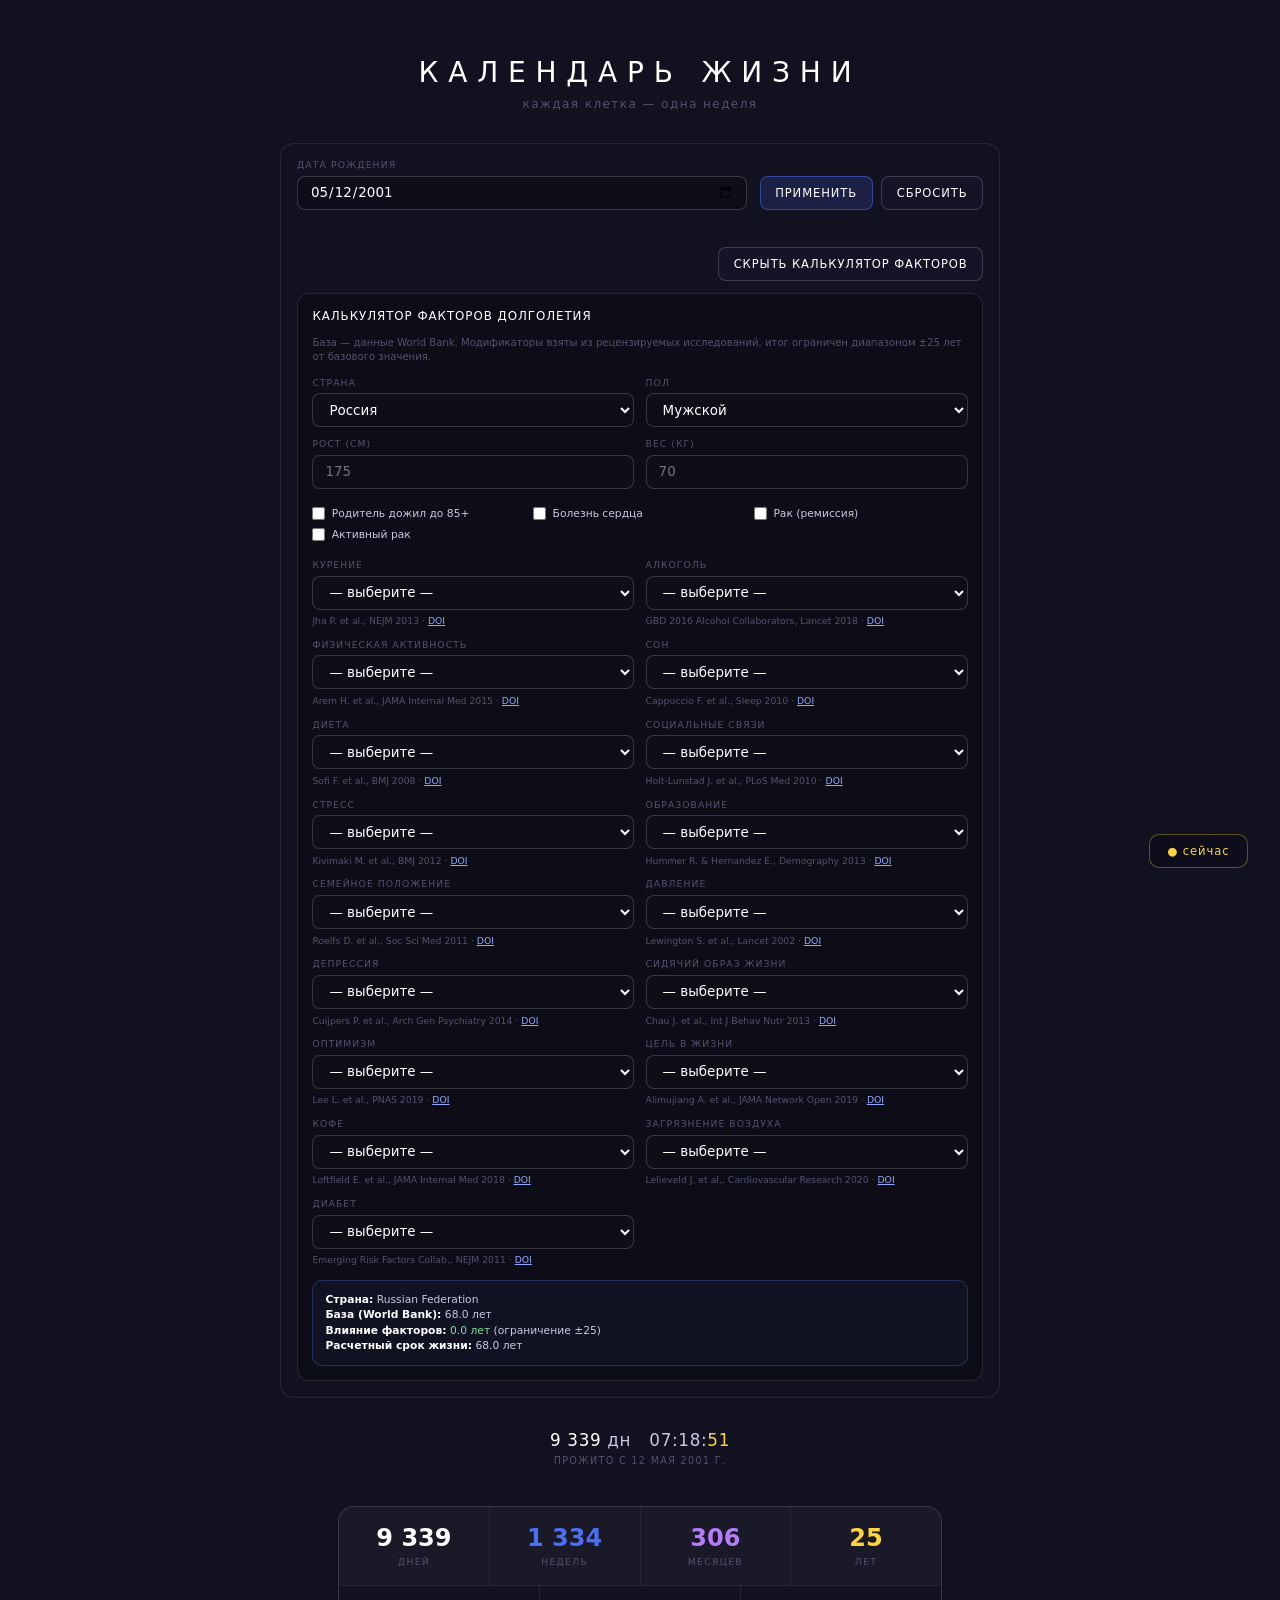
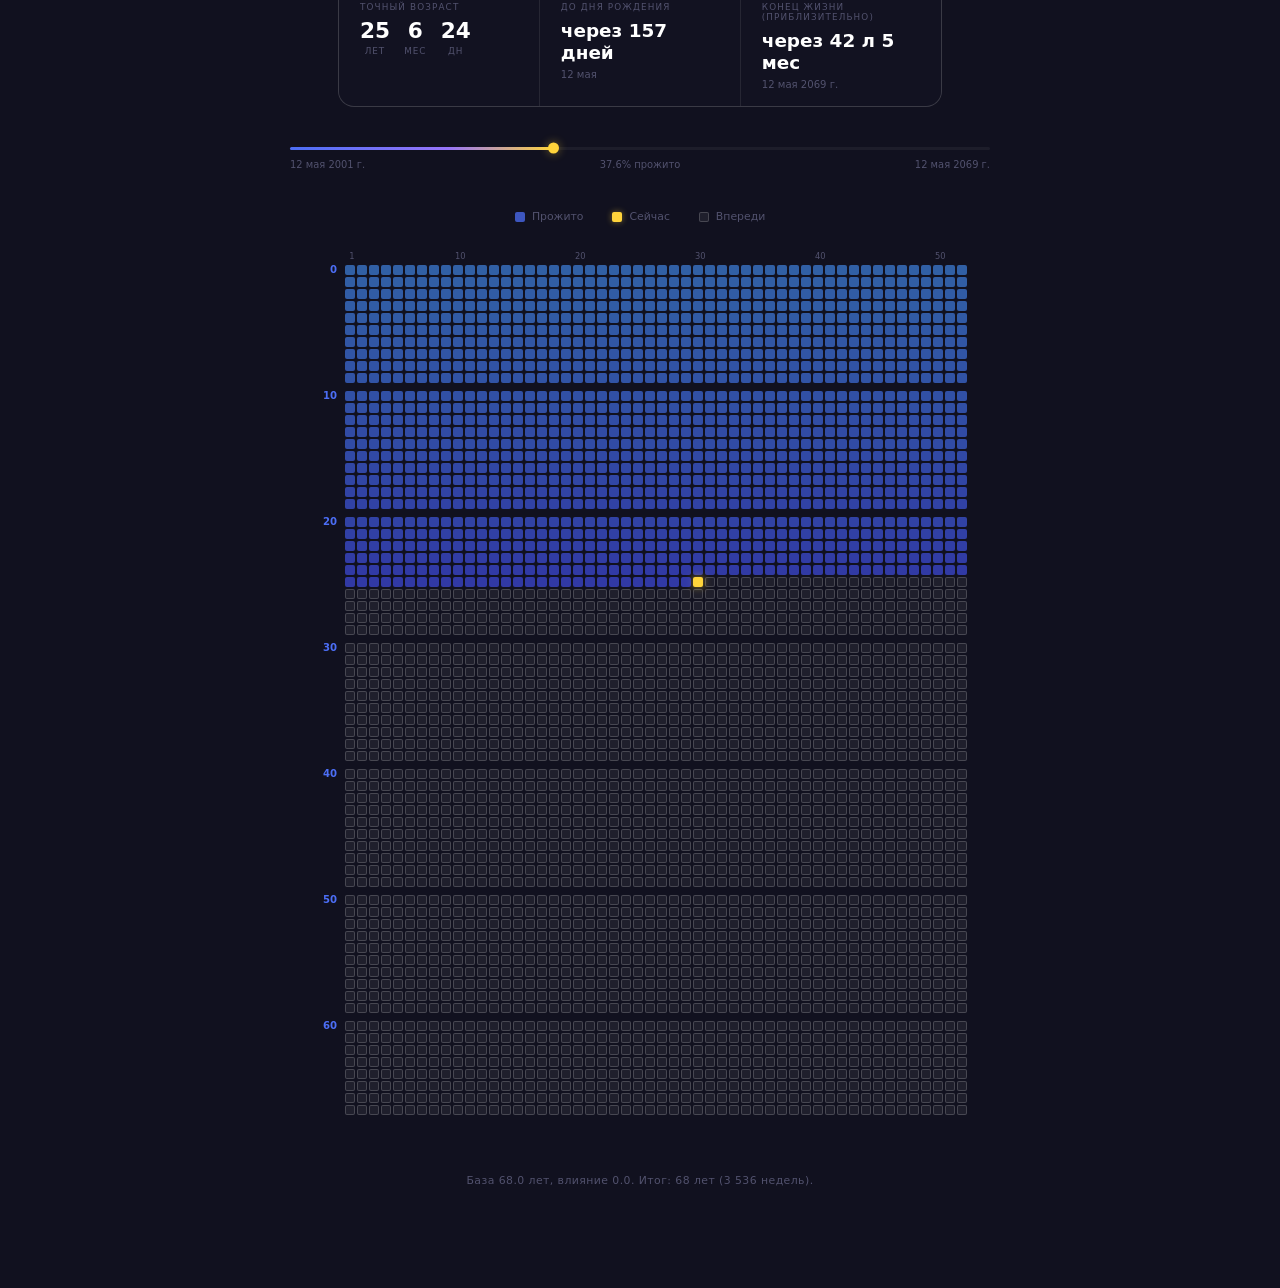
==== commit b14a101b: "update" ====
--- a/life_calendar.html
+++ b/life_calendar.html
@@ -132,6 +132,114 @@
       color: var(--muted);
     }
     .settings-message.error { color: #ff8d8d; }
+
+    .calculator-toggle-row {
+      margin-top: 0.8rem;
+      display: flex;
+      justify-content: flex-end;
+    }
+
+    .calculator-panel {
+      margin-top: 0.75rem;
+      border: 1px solid rgba(255,255,255,0.11);
+      border-radius: 12px;
+      background: rgba(14,14,24,0.9);
+      padding: 0.9rem;
+      display: grid;
+      gap: 0.8rem;
+      transition: opacity 0.2s ease, max-height 0.25s ease, transform 0.2s ease;
+      max-height: 2800px;
+      opacity: 1;
+      overflow: hidden;
+    }
+
+    .calculator-panel.collapsed {
+      max-height: 0;
+      opacity: 0;
+      padding-top: 0;
+      padding-bottom: 0;
+      border-width: 0;
+      transform: translateY(-6px);
+      pointer-events: none;
+    }
+
+    .calculator-title {
+      font-size: 0.74rem;
+      letter-spacing: 0.08em;
+      text-transform: uppercase;
+      color: #fff;
+    }
+
+    .calculator-note {
+      font-size: 0.63rem;
+      color: var(--muted);
+      line-height: 1.4;
+    }
+
+    .calculator-grid {
+      display: grid;
+      grid-template-columns: repeat(2, minmax(180px, 1fr));
+      gap: 0.7rem;
+    }
+
+    .calculator-field {
+      display: flex;
+      flex-direction: column;
+      gap: 0.35rem;
+      min-width: 0;
+    }
+
+    .calculator-field label {
+      font-size: 0.58rem;
+      color: var(--muted);
+      text-transform: uppercase;
+      letter-spacing: 0.11em;
+    }
+
+    .calculator-field small {
+      font-size: 0.58rem;
+      color: var(--muted);
+      line-height: 1.35;
+    }
+
+    .calculator-field small a {
+      color: #92a8ff;
+      text-decoration: underline;
+      text-underline-offset: 1px;
+    }
+
+    .calculator-result {
+      border: 1px solid rgba(76,110,245,0.3);
+      border-radius: 10px;
+      padding: 0.7rem 0.75rem;
+      background: rgba(20,24,45,0.55);
+      font-size: 0.67rem;
+      line-height: 1.45;
+    }
+
+    .calculator-result strong {
+      color: #fff;
+      font-weight: 600;
+    }
+
+    .calculator-checks {
+      display: grid;
+      grid-template-columns: repeat(3, minmax(150px, 1fr));
+      gap: 0.45rem;
+      padding: 0.35rem 0;
+    }
+
+    .calculator-check {
+      display: flex;
+      align-items: center;
+      gap: 0.4rem;
+      font-size: 0.67rem;
+      color: var(--text);
+    }
+
+    .calculator-check input[type="checkbox"] {
+      accent-color: var(--accent);
+    }
 
     /* ── Live Counter ── */
     .live-counter {
@@ -443,6 +551,8 @@
       .stats-section { width: 100%; max-width: 100%; }
       .settings-panel { width: 100%; max-width: 100%; }
       .settings-field { min-width: 100%; }
+      .calculator-grid { grid-template-columns: 1fr; }
+      .calculator-checks { grid-template-columns: 1fr; }
       .stats-row { flex-wrap: wrap; }
       .stats-row.primary .stat   { padding: 0.75rem 0.8rem; min-width: calc(50% - 1px); }
       .stats-row.secondary .stat { padding: 0.8rem 0.9rem; min-width: 100%; }
@@ -472,16 +582,50 @@
       <label for="birthInput">Дата рождения</label>
       <input class="settings-input" id="birthInput" type="date" required>
     </div>
-    <div class="settings-field">
-      <label for="lifespanInput">Продолжительность жизни (лет)</label>
-      <input class="settings-input" id="lifespanInput" type="number" min="1" max="130" required>
-    </div>
     <div class="settings-actions">
       <button class="settings-btn primary" type="submit">Применить</button>
       <button class="settings-btn" id="resetSettingsBtn" type="button">Сбросить</button>
     </div>
   </form>
   <p class="settings-message" id="settingsMessage" aria-live="polite"></p>
+  <div class="calculator-toggle-row">
+    <button class="settings-btn" id="toggleCalculatorBtn" type="button">Открыть калькулятор факторов</button>
+  </div>
+  <section class="calculator-panel collapsed" id="calculatorPanel" aria-label="Калькулятор факторов долголетия">
+    <div class="calculator-title">Калькулятор факторов долголетия</div>
+    <p class="calculator-note">
+      База — данные World Bank. Модификаторы взяты из рецензируемых исследований, итог ограничен диапазоном ±25 лет от базового значения.
+    </p>
+    <div class="calculator-grid">
+      <div class="calculator-field">
+        <label for="calcCountryInput">Страна</label>
+        <select class="settings-input" id="calcCountryInput"></select>
+      </div>
+      <div class="calculator-field">
+        <label for="calcSexInput">Пол</label>
+        <select class="settings-input" id="calcSexInput">
+          <option value="male">Мужской</option>
+          <option value="female">Женский</option>
+        </select>
+      </div>
+      <div class="calculator-field">
+        <label for="calcHeightInput">Рост (см)</label>
+        <input class="settings-input" id="calcHeightInput" type="number" min="100" max="250" step="1" placeholder="175">
+      </div>
+      <div class="calculator-field">
+        <label for="calcWeightInput">Вес (кг)</label>
+        <input class="settings-input" id="calcWeightInput" type="number" min="30" max="300" step="0.1" placeholder="70">
+      </div>
+    </div>
+    <div class="calculator-checks">
+      <label class="calculator-check"><input type="checkbox" id="calcFamilyLongevityInput"> Родитель дожил до 85+</label>
+      <label class="calculator-check"><input type="checkbox" id="calcConditionHeartInput"> Болезнь сердца</label>
+      <label class="calculator-check"><input type="checkbox" id="calcConditionCancerRemissionInput"> Рак (ремиссия)</label>
+      <label class="calculator-check"><input type="checkbox" id="calcConditionCancerActiveInput"> Активный рак</label>
+    </div>
+    <div class="calculator-grid" id="calcFactorsGrid"></div>
+    <div class="calculator-result" id="calcResult" aria-live="polite"></div>
+  </section>
 </section>
 
 <div class="live-counter">
@@ -549,12 +693,198 @@
   const DEFAULT_BIRTH = new Date(2001, 4, 12); // месяцы: 0=янв … 4=май … 11=дек
   const DEFAULT_LIFESPAN = 71;                  // ожидаемая продолжительность жизни (лет)
   const STORAGE_KEY = 'lifeCalendarConfig';
+  const CALCULATOR_STORAGE_KEY = 'lifeCalendarCalculatorConfig';
+  const CALCULATOR_SEEN_KEY = 'lifeCalendarCalculatorSeen';
 
   const WEEKS = 52;
   const MS_WEEK = 7 * 24 * 60 * 60 * 1000;
   const DAY_MS = 24 * 60 * 60 * 1000;
   const MIN_LIFESPAN = 1;
   const MAX_LIFESPAN = 130;
+
+  const LIFE_EXPECTANCY_DATA = {
+    RUS: { name: 'Russian Federation', male: 68.0, female: 78.7 },
+    UKR: { name: 'Ukraine', male: 66.9, female: 80.2 },
+    BLR: { name: 'Belarus', male: 69.5, female: 79.1 },
+    KAZ: { name: 'Kazakhstan', male: 70.1, female: 78.4 },
+    USA: { name: 'United States', male: 75.8, female: 81.1 },
+    CAN: { name: 'Canada', male: 79.5, female: 83.9 },
+    MEX: { name: 'Mexico', male: 72.2, female: 77.8 },
+    GBR: { name: 'United Kingdom', male: 79.4, female: 83.2 },
+    DEU: { name: 'Germany', male: 78.2, female: 83.0 },
+    FRA: { name: 'France', male: 80.1, female: 85.9 },
+    ESP: { name: 'Spain', male: 81.2, female: 86.7 },
+    ITA: { name: 'Italy', male: 81.7, female: 85.8 },
+    NLD: { name: 'Netherlands', male: 80.5, female: 83.4 },
+    SWE: { name: 'Sweden', male: 81.7, female: 85.0 },
+    NOR: { name: 'Norway', male: 81.6, female: 84.7 },
+    FIN: { name: 'Finland', male: 79.1, female: 84.4 },
+    POL: { name: 'Poland', male: 74.8, female: 82.4 },
+    CZE: { name: 'Czechia', male: 77.0, female: 82.9 },
+    SVK: { name: 'Slovak Republic', male: 74.7, female: 81.5 },
+    ROU: { name: 'Romania', male: 72.9, female: 80.5 },
+    BGR: { name: 'Bulgaria', male: 72.0, female: 79.6 },
+    TUR: { name: 'Turkiye', male: 74.5, female: 79.9 },
+    GRC: { name: 'Greece', male: 79.0, female: 84.2 },
+    ISR: { name: 'Israel', male: 81.0, female: 85.5 },
+    JPN: { name: 'Japan', male: 81.1, female: 87.1 },
+    KOR: { name: 'Korea, Rep.', male: 80.6, female: 86.4 },
+    CHN: { name: 'China', male: 75.2, female: 80.9 },
+    IND: { name: 'India', male: 70.5, female: 73.6 },
+    IDN: { name: 'Indonesia', male: 69.0, female: 73.3 },
+    THA: { name: 'Thailand', male: 72.2, female: 80.9 },
+    VNM: { name: 'Viet Nam', male: 69.9, female: 79.3 },
+    PHL: { name: 'Philippines', male: 66.9, female: 72.8 },
+    BRA: { name: 'Brazil', male: 72.8, female: 79.0 },
+    ARG: { name: 'Argentina', male: 74.8, female: 79.9 },
+    CHL: { name: 'Chile', male: 79.2, female: 83.1 },
+    COL: { name: 'Colombia', male: 75.0, female: 80.5 },
+    PER: { name: 'Peru', male: 75.4, female: 80.1 },
+    AUS: { name: 'Australia', male: 81.1, female: 85.1 },
+    NZL: { name: 'New Zealand', male: 81.2, female: 84.9 },
+    ZAF: { name: 'South Africa', male: 62.6, female: 69.6 },
+    EGY: { name: 'Egypt, Arab Rep.', male: 69.5, female: 73.8 },
+    SAU: { name: 'Saudi Arabia', male: 77.1, female: 81.2 },
+    ARE: { name: 'United Arab Emirates', male: 82.0, female: 84.2 }
+  };
+
+  const FACTOR_OPTIONS = {
+    smoking: {
+      label: 'Курение',
+      source: 'Jha P. et al., NEJM 2013',
+      doi: 'https://doi.org/10.1056/NEJMsa1211128',
+      options: [
+        ['never', 'Никогда'],
+        ['quit_before_35', 'Бросил до 35'],
+        ['quit_35_54', 'Бросил в 35-54'],
+        ['quit_55plus', 'Бросил в 55+'],
+        ['current', 'Курю сейчас']
+      ]
+    },
+    alcohol: {
+      label: 'Алкоголь',
+      source: 'GBD 2016 Alcohol Collaborators, Lancet 2018',
+      doi: 'https://doi.org/10.1038/s41598-022-11427-x',
+      options: [['none', 'Не пью'], ['moderate', 'Умеренно'], ['heavy', 'Тяжелое употребление']]
+    },
+    activity: {
+      label: 'Физическая активность',
+      source: 'Arem H. et al., JAMA Internal Med 2015',
+      doi: 'https://doi.org/10.1371/journal.pmed.1001335',
+      options: [['sedentary', 'Сидячий'], ['light', 'Легкая'], ['moderate', 'Умеренная'], ['active', 'Активный (150+ мин/нед)']]
+    },
+    sleep: {
+      label: 'Сон',
+      source: 'Cappuccio F. et al., Sleep 2010',
+      doi: 'https://doi.org/10.1093/sleep/33.5.585',
+      options: [['lt6', '<6 часов'], ['6_7', '6-7 часов'], ['7_8', '7-8 часов'], ['9plus', '9+ часов']]
+    },
+    diet: {
+      label: 'Диета',
+      source: 'Sofi F. et al., BMJ 2008',
+      doi: 'https://doi.org/10.1371/journal.pmed.1003889',
+      options: [['poor', 'Плохая'], ['average', 'Средняя'], ['good', 'Хорошая'], ['excellent', 'Средиземноморская']]
+    },
+    social: {
+      label: 'Социальные связи',
+      source: 'Holt-Lunstad J. et al., PLoS Med 2010',
+      doi: 'https://doi.org/10.1371/journal.pmed.1000316',
+      options: [['isolated', 'Изолирован'], ['some', 'Есть связи'], ['strong', 'Сильная сеть']]
+    },
+    stress: {
+      label: 'Стресс',
+      source: 'Kivimaki M. et al., BMJ 2012',
+      doi: 'https://doi.org/10.1038/s41398-021-01735-7',
+      options: [['low', 'Низкий'], ['moderate', 'Умеренный'], ['high', 'Высокий'], ['severe', 'Хронический']]
+    },
+    education: {
+      label: 'Образование',
+      source: 'Hummer R. & Hernandez E., Demography 2013',
+      doi: 'https://doi.org/10.1016/S2468-2667(23)00306-7',
+      options: [['less_hs', 'Ниже среднего'], ['hs', 'Среднее'], ['college', 'Колледж'], ['bachelor', 'Бакалавр'], ['graduate', 'Магистр+']]
+    },
+    maritalStatus: {
+      label: 'Семейное положение',
+      source: 'Roelfs D. et al., Soc Sci Med 2011',
+      doi: 'https://doi.org/10.1093/aje/kwr111',
+      options: [['married', 'В браке'], ['cohabiting', 'Сожительство'], ['divorced', 'В разводе'], ['widowed', 'Вдовец/вдова'], ['single', 'Не в браке']]
+    },
+    hypertension: {
+      label: 'Давление',
+      source: 'Lewington S. et al., Lancet 2002',
+      doi: 'https://doi.org/10.1016/S0140-6736(02)11911-8',
+      options: [['normal', 'Нормальное'], ['elevated', 'Повышенное'], ['stage1', 'Стадия 1'], ['stage2', 'Стадия 2'], ['unknown', 'Не знаю']]
+    },
+    depression: {
+      label: 'Депрессия',
+      source: 'Cuijpers P. et al., Arch Gen Psychiatry 2014',
+      doi: 'https://doi.org/10.1176/appi.ajp.2013.13030325',
+      options: [['none', 'Нет'], ['mild', 'Легкая'], ['moderate', 'Умеренная'], ['severe', 'Тяжелая']]
+    },
+    sittingHours: {
+      label: 'Сидячий образ жизни',
+      source: 'Chau J. et al., Int J Behav Nutr 2013',
+      doi: 'https://doi.org/10.1371/journal.pone.0080000',
+      options: [['lt4', '<4 ч/день'], ['4_6', '4-6 ч/день'], ['7_9', '7-9 ч/день'], ['10plus', '10+ ч/день']]
+    },
+    optimism: {
+      label: 'Оптимизм',
+      source: 'Lee L. et al., PNAS 2019',
+      doi: 'https://doi.org/10.1073/pnas.1900712116',
+      options: [['very', 'Высокий'], ['somewhat', 'Скорее высокий'], ['neutral', 'Нейтральный'], ['pessimistic', 'Пессимистичный']]
+    },
+    purpose: {
+      label: 'Цель в жизни',
+      source: 'Alimujiang A. et al., JAMA Network Open 2019',
+      doi: 'https://doi.org/10.1177/0956797614531799',
+      options: [['strong', 'Сильное чувство'], ['moderate', 'Умеренное'], ['uncertain', 'Неуверенное'], ['none', 'Нет']]
+    },
+    coffee: {
+      label: 'Кофе',
+      source: 'Loftfield E. et al., JAMA Internal Med 2018',
+      doi: 'https://doi.org/10.1056/NEJMoa1112010',
+      options: [['0', 'Не пью'], ['1_2', '1-2 чашки/день'], ['3_4', '3-4 чашки/день'], ['5plus', '5+ чашек/день']]
+    },
+    airPollution: {
+      label: 'Загрязнение воздуха',
+      source: 'Lelieveld J. et al., Cardiovascular Research 2020',
+      doi: 'https://doi.org/10.1073/pnas.1616784114',
+      options: [['clean', 'Чистый'], ['moderate', 'Умеренный'], ['polluted', 'Загрязненный'], ['heavy', 'Сильно загрязненный']]
+    },
+    diabetes: {
+      label: 'Диабет',
+      source: 'Emerging Risk Factors Collab., NEJM 2011',
+      doi: 'https://doi.org/10.1016/S2213-8587(22)00252-2',
+      options: [['no', 'Нет'], ['type2_under40', 'Тип 2, до 40'], ['type2_40_50', 'Тип 2, 40-50'], ['type2_over50', 'Тип 2, после 50']]
+    }
+  };
+
+  const FACTOR_ORDER = Object.keys(FACTOR_OPTIONS);
+  const MODIFIERS = {
+    smoking: { never: 0, quit_before_35: -1, quit_35_54: -4, quit_55plus: -7, current: -11 },
+    alcohol: { none: 0, moderate: 0, heavy: -7 },
+    activity: { sedentary: -3, light: 0, moderate: 2, active: 4 },
+    sleep: { lt6: -1, '6_7': 0, '7_8': 0, '9plus': -2 },
+    diet: { poor: -4, average: 0, good: 3, excellent: 6 },
+    social: { isolated: -5, some: 0, strong: 2 },
+    stress: { low: 1, moderate: 0, high: -1.5, severe: -2.5 },
+    education: { less_hs: -4, hs: -2, college: 0, bachelor: 1.5, graduate: 2.5 },
+    maritalStatus: { married: 2.5, cohabiting: 1, divorced: -1, widowed: -1, single: -2 },
+    hypertension: { normal: 1, elevated: 0, stage1: -1.5, stage2: -3, unknown: -1 },
+    depression: { none: 0, mild: -1, moderate: -3, severe: -6 },
+    sittingHours: { lt4: 1, '4_6': 0, '7_9': -1, '10plus': -2 },
+    optimism: { very: 2, somewhat: 1, neutral: 0, pessimistic: -1.5 },
+    purpose: { strong: 2, moderate: 1, uncertain: 0, none: -1.5 },
+    coffee: { '0': 0, '1_2': 1, '3_4': 0.5, '5plus': 0 },
+    airPollution: { clean: 0.5, moderate: 0, polluted: -1, heavy: -2 },
+    diabetes: { no: 0, type2_under40: -12, type2_40_50: -8, type2_over50: -5 }
+  };
+
+  const CONDITION_MODIFIERS = {
+    heart_disease: -5,
+    cancer_remission: -2,
+    active_cancer: -10
+  };
 
   const refs = {
     counterLabel: document.getElementById('counterLabel'),
@@ -584,12 +914,25 @@
     backBtn: document.getElementById('backBtn'),
     settingsForm: document.getElementById('settingsForm'),
     birthInput: document.getElementById('birthInput'),
-    lifespanInput: document.getElementById('lifespanInput'),
     settingsMessage: document.getElementById('settingsMessage'),
-    resetSettingsBtn: document.getElementById('resetSettingsBtn')
+    resetSettingsBtn: document.getElementById('resetSettingsBtn'),
+    toggleCalculatorBtn: document.getElementById('toggleCalculatorBtn'),
+    calculatorPanel: document.getElementById('calculatorPanel'),
+    calcCountryInput: document.getElementById('calcCountryInput'),
+    calcSexInput: document.getElementById('calcSexInput'),
+    calcHeightInput: document.getElementById('calcHeightInput'),
+    calcWeightInput: document.getElementById('calcWeightInput'),
+    calcFamilyLongevityInput: document.getElementById('calcFamilyLongevityInput'),
+    calcConditionHeartInput: document.getElementById('calcConditionHeartInput'),
+    calcConditionCancerRemissionInput: document.getElementById('calcConditionCancerRemissionInput'),
+    calcConditionCancerActiveInput: document.getElementById('calcConditionCancerActiveInput'),
+    calcFactorsGrid: document.getElementById('calcFactorsGrid'),
+    calcResult: document.getElementById('calcResult')
   };
 
   let state = loadConfig();
+  let calculatorState = loadCalculatorConfig();
+  let calculatorResult = computeCalculatorResult(calculatorState);
   let weekCells = [];
   let currentCell = null;
   let lastCurrentCellDateKey = '';
@@ -671,6 +1014,92 @@
     localStorage.removeItem(STORAGE_KEY);
   }
 
+  function getBMIModifier(bmi) {
+    if (!Number.isFinite(bmi) || bmi <= 0) return 0;
+    if (bmi < 18.5) return -4;
+    if (bmi < 25) return 0;
+    if (bmi < 30) return -1;
+    if (bmi < 35) return -3;
+    return -8;
+  }
+
+  function normalizeCalculatorConfig(raw) {
+    const factors = {};
+    for (const factor of FACTOR_ORDER) {
+      factors[factor] = typeof raw?.factors?.[factor] === 'string' ? raw.factors[factor] : '';
+    }
+    const conditions = Array.isArray(raw?.conditions) ? raw.conditions.filter((v) => CONDITION_MODIFIERS[v] !== undefined) : [];
+    return {
+      country: typeof raw?.country === 'string' && LIFE_EXPECTANCY_DATA[raw.country] ? raw.country : 'RUS',
+      sex: raw?.sex === 'female' ? 'female' : 'male',
+      height: Number.isFinite(Number(raw?.height)) ? Number(raw.height) : 0,
+      weight: Number.isFinite(Number(raw?.weight)) ? Number(raw.weight) : 0,
+      familyLongevity: Boolean(raw?.familyLongevity),
+      conditions,
+      factors
+    };
+  }
+
+  function loadCalculatorConfig() {
+    try {
+      const parsed = JSON.parse(localStorage.getItem(CALCULATOR_STORAGE_KEY) || 'null');
+      return normalizeCalculatorConfig(parsed);
+    } catch (_) {
+      return normalizeCalculatorConfig({});
+    }
+  }
+
+  function saveCalculatorConfig(config) {
+    localStorage.setItem(CALCULATOR_STORAGE_KEY, JSON.stringify(config));
+  }
+
+  function resetStoredCalculatorConfig() {
+    localStorage.removeItem(CALCULATOR_STORAGE_KEY);
+  }
+
+  function getCountryBaseline(country, sex) {
+    const entry = LIFE_EXPECTANCY_DATA[country];
+    if (entry) return sex === 'female' ? entry.female : entry.male;
+    return sex === 'female' ? 79 : 73;
+  }
+
+  function computeCalculatorResult(config) {
+    const baseline = getCountryBaseline(config.country, config.sex);
+    const impacts = [];
+
+    for (const factor of FACTOR_ORDER) {
+      const value = config.factors[factor];
+      if (!value) continue;
+      const mod = MODIFIERS[factor]?.[value];
+      if (Number.isFinite(mod) && mod !== 0) {
+        impacts.push({ factor, modifier: mod });
+      }
+    }
+
+    if (config.height > 0 && config.weight > 0) {
+      const bmi = config.weight / ((config.height / 100) * (config.height / 100));
+      const bmiModifier = getBMIModifier(bmi);
+      if (bmiModifier !== 0) impacts.push({ factor: 'bmi', modifier: bmiModifier });
+    }
+
+    if (config.familyLongevity) {
+      impacts.push({ factor: 'familyLongevity', modifier: 2.5 });
+    }
+
+    if (config.conditions.includes('active_cancer')) {
+      impacts.push({ factor: 'conditions', modifier: CONDITION_MODIFIERS.active_cancer });
+    } else if (config.conditions.length > 0) {
+      const condMod = config.conditions.reduce((sum, item) => sum + (CONDITION_MODIFIERS[item] || 0), 0);
+      if (condMod !== 0) impacts.push({ factor: 'conditions', modifier: condMod });
+    }
+
+    const totalImpact = impacts.reduce((sum, item) => sum + item.modifier, 0);
+    const cappedImpact = clamp(totalImpact, -25, 25);
+    const estimated = Math.round((baseline + cappedImpact) * 10) / 10;
+
+    return { baseline, impacts, totalImpact, cappedImpact, estimated };
+  }
+
   function exactAge(fromDate, toDate) {
     let y = toDate.getFullYear() - fromDate.getFullYear();
     let m = toDate.getMonth() - fromDate.getMonth();
@@ -766,6 +1195,116 @@
     refs.settingsMessage.classList.toggle('error', Boolean(isError));
   }
 
+  function countryDisplayName(iso3, entry) {
+    try {
+      const regionNames = new Intl.DisplayNames(['ru'], { type: 'region' });
+      const iso2 = iso3.slice(0, 2);
+      const localized = regionNames.of(iso2);
+      return localized && localized !== iso2 ? localized : entry.name;
+    } catch (_) {
+      return entry.name;
+    }
+  }
+
+  function populateCountrySelect() {
+    const countries = Object.entries(LIFE_EXPECTANCY_DATA)
+      .map(([code, entry]) => ({ code, name: countryDisplayName(code, entry) }))
+      .sort((a, b) => a.name.localeCompare(b.name, 'ru'));
+    refs.calcCountryInput.innerHTML = countries
+      .map((item) => `<option value="${item.code}">${item.name}</option>`)
+      .join('');
+  }
+
+  function buildCalculatorFactorFields() {
+    refs.calcFactorsGrid.innerHTML = FACTOR_ORDER.map((factor) => {
+      const cfg = FACTOR_OPTIONS[factor];
+      const optionsHtml = [`<option value="">— выберите —</option>`]
+        .concat(cfg.options.map(([value, label]) => `<option value="${value}">${label}</option>`))
+        .join('');
+      return `
+        <div class="calculator-field">
+          <label for="calcFactor_${factor}">${cfg.label}</label>
+          <select class="settings-input calc-factor" id="calcFactor_${factor}" data-factor="${factor}">
+            ${optionsHtml}
+          </select>
+          <small>${cfg.source} · <a href="${cfg.doi}" target="_blank" rel="noopener noreferrer">DOI</a></small>
+        </div>
+      `;
+    }).join('');
+  }
+
+  function renderCalculatorInputs() {
+    refs.calcCountryInput.value = calculatorState.country;
+    refs.calcSexInput.value = calculatorState.sex;
+    refs.calcHeightInput.value = calculatorState.height || '';
+    refs.calcWeightInput.value = calculatorState.weight || '';
+    refs.calcFamilyLongevityInput.checked = calculatorState.familyLongevity;
+    refs.calcConditionHeartInput.checked = calculatorState.conditions.includes('heart_disease');
+    refs.calcConditionCancerRemissionInput.checked = calculatorState.conditions.includes('cancer_remission');
+    refs.calcConditionCancerActiveInput.checked = calculatorState.conditions.includes('active_cancer');
+    for (const factor of FACTOR_ORDER) {
+      const el = document.getElementById(`calcFactor_${factor}`);
+      if (el) el.value = calculatorState.factors[factor] || '';
+    }
+  }
+
+  function readCalculatorInputs() {
+    calculatorState.country = refs.calcCountryInput.value || 'RUS';
+    calculatorState.sex = refs.calcSexInput.value === 'female' ? 'female' : 'male';
+    calculatorState.height = Number(refs.calcHeightInput.value) || 0;
+    calculatorState.weight = Number(refs.calcWeightInput.value) || 0;
+    calculatorState.familyLongevity = refs.calcFamilyLongevityInput.checked;
+    calculatorState.conditions = [
+      refs.calcConditionHeartInput.checked ? 'heart_disease' : '',
+      refs.calcConditionCancerRemissionInput.checked ? 'cancer_remission' : '',
+      refs.calcConditionCancerActiveInput.checked ? 'active_cancer' : ''
+    ].filter(Boolean);
+
+    for (const factor of FACTOR_ORDER) {
+      const el = document.getElementById(`calcFactor_${factor}`);
+      calculatorState.factors[factor] = el ? el.value : '';
+    }
+  }
+
+  function renderCalculatorResult() {
+    const impactClass = calculatorResult.cappedImpact >= 0 ? '#7be0a0' : '#ff8d8d';
+    const entry = LIFE_EXPECTANCY_DATA[calculatorState.country];
+    const countryText = entry ? entry.name : 'World average';
+    const sign = calculatorResult.cappedImpact > 0 ? '+' : '';
+    refs.calcResult.innerHTML = `
+      <div><strong>Страна:</strong> ${countryText}</div>
+      <div><strong>База (World Bank):</strong> ${calculatorResult.baseline.toFixed(1)} лет</div>
+      <div><strong>Влияние факторов:</strong> <span style="color:${impactClass}">${sign}${calculatorResult.cappedImpact.toFixed(1)} лет</span> (ограничение ±25)</div>
+      <div><strong>Расчетный срок жизни:</strong> ${calculatorResult.estimated.toFixed(1)} лет</div>
+    `;
+  }
+
+  function syncStateWithCalculatorLifespan() {
+    state = normalizeConfig({
+      birth: state.birth,
+      lifespan: Math.round(calculatorResult.estimated)
+    });
+  }
+
+  function refreshCalculatorDerivedState(options) {
+    const shouldRerender = Boolean(options?.rerender);
+    calculatorResult = computeCalculatorResult(calculatorState);
+    syncStateWithCalculatorLifespan();
+    renderCalculatorResult();
+    if (shouldRerender) rerenderAll({ scrollToCurrent: false });
+  }
+
+  function setCalculatorOpen(isOpen) {
+    refs.calculatorPanel.classList.toggle('collapsed', !isOpen);
+    refs.toggleCalculatorBtn.textContent = isOpen ? 'Скрыть калькулятор факторов' : 'Открыть калькулятор факторов';
+  }
+
+  function initCalculatorVisibility() {
+    const seen = localStorage.getItem(CALCULATOR_SEEN_KEY) === '1';
+    setCalculatorOpen(!seen);
+    if (!seen) localStorage.setItem(CALCULATOR_SEEN_KEY, '1');
+  }
+
   function showTipAt(html, x, y) {
     refs.tooltip.innerHTML = html;
     refs.tooltip.classList.add('show');
@@ -895,7 +1434,10 @@
     }
 
     const totalWeeks = config.lifespan * WEEKS;
-    refs.footer.textContent = `${config.lifespan} год × ${WEEKS} недели = ${totalWeeks.toLocaleString('ru')} клеток`;
+    const impactSign = calculatorResult.cappedImpact > 0 ? '+' : '';
+    refs.footer.textContent =
+      `База ${calculatorResult.baseline.toFixed(1)} лет, влияние ${impactSign}${calculatorResult.cappedImpact.toFixed(1)}. `
+      + `Итог: ${config.lifespan} лет (${totalWeeks.toLocaleString('ru')} недель).`;
   }
 
   function checkScroll() {
@@ -918,7 +1460,6 @@
     refs.counterLabel.textContent =
       `прожито с ${fmtDate(state.birth, { day: 'numeric', month: 'long', year: 'numeric' })}`;
     refs.birthInput.value = dateToInputValue(state.birth);
-    refs.lifespanInput.value = state.lifespan;
   }
 
   function refreshData(forceWeekRecalc) {
@@ -943,12 +1484,15 @@
   }
 
   function applyFormConfig() {
+    readCalculatorInputs();
+    refreshCalculatorDerivedState();
+
     const birth = parseInputDate(refs.birthInput.value);
     if (!birth) {
       showSettingsMessage('Некорректная дата рождения.', true);
       return;
     }
-    const lifespanRaw = Number(refs.lifespanInput.value);
+    const lifespanRaw = Math.round(calculatorResult.estimated);
     if (!Number.isFinite(lifespanRaw)) {
       showSettingsMessage('Некорректная продолжительность жизни.', true);
       return;
@@ -956,13 +1500,23 @@
 
     state = normalizeConfig({ birth, lifespan: lifespanRaw });
     saveConfig(state);
+    saveCalculatorConfig(calculatorState);
     rerenderAll({ scrollToCurrent: true });
-    showSettingsMessage('Параметры сохранены.', false);
+    setCalculatorOpen(false);
+    showSettingsMessage(`Параметры сохранены. Расчетный срок жизни: ${calculatorResult.estimated.toFixed(1)} лет.`, false);
   }
 
   function resetConfigToDefaults() {
     resetStoredConfig();
-    state = normalizeConfig({ birth: DEFAULT_BIRTH, lifespan: DEFAULT_LIFESPAN });
+    resetStoredCalculatorConfig();
+    calculatorState = normalizeCalculatorConfig({});
+    calculatorResult = computeCalculatorResult(calculatorState);
+    state = normalizeConfig({
+      birth: DEFAULT_BIRTH,
+      lifespan: Math.round(calculatorResult.estimated)
+    });
+    renderCalculatorInputs();
+    refreshCalculatorDerivedState();
     rerenderAll({ scrollToCurrent: true });
     showSettingsMessage('Параметры сброшены к значениям по умолчанию.', false);
   }
@@ -972,6 +1526,30 @@
     applyFormConfig();
   });
   refs.resetSettingsBtn.addEventListener('click', resetConfigToDefaults);
+  refs.toggleCalculatorBtn.addEventListener('click', () => {
+    const isCollapsed = refs.calculatorPanel.classList.contains('collapsed');
+    setCalculatorOpen(isCollapsed);
+  });
+
+  function onCalculatorChange() {
+    readCalculatorInputs();
+    refreshCalculatorDerivedState({ rerender: true });
+    saveCalculatorConfig(calculatorState);
+  }
+
+  refs.calcCountryInput.addEventListener('change', onCalculatorChange);
+  refs.calcSexInput.addEventListener('change', onCalculatorChange);
+  refs.calcHeightInput.addEventListener('input', onCalculatorChange);
+  refs.calcWeightInput.addEventListener('input', onCalculatorChange);
+  refs.calcFamilyLongevityInput.addEventListener('change', onCalculatorChange);
+  refs.calcConditionHeartInput.addEventListener('change', onCalculatorChange);
+  refs.calcConditionCancerRemissionInput.addEventListener('change', onCalculatorChange);
+  refs.calcConditionCancerActiveInput.addEventListener('change', onCalculatorChange);
+  refs.calcFactorsGrid.addEventListener('change', (event) => {
+    if (event.target && event.target.classList.contains('calc-factor')) {
+      onCalculatorChange();
+    }
+  });
 
   refs.backBtn.addEventListener('click', () => currentCell?.scrollIntoView({ behavior: 'smooth', block: 'center' }));
   window.addEventListener('scroll', checkScroll, { passive: true });
@@ -979,6 +1557,12 @@
   document.addEventListener('visibilitychange', () => {
     if (!document.hidden) refreshData(true);
   });
+
+  populateCountrySelect();
+  buildCalculatorFactorFields();
+  renderCalculatorInputs();
+  refreshCalculatorDerivedState();
+  initCalculatorVisibility();
 
   buildColumnLabels();
   rerenderAll({ scrollToCurrent: true });
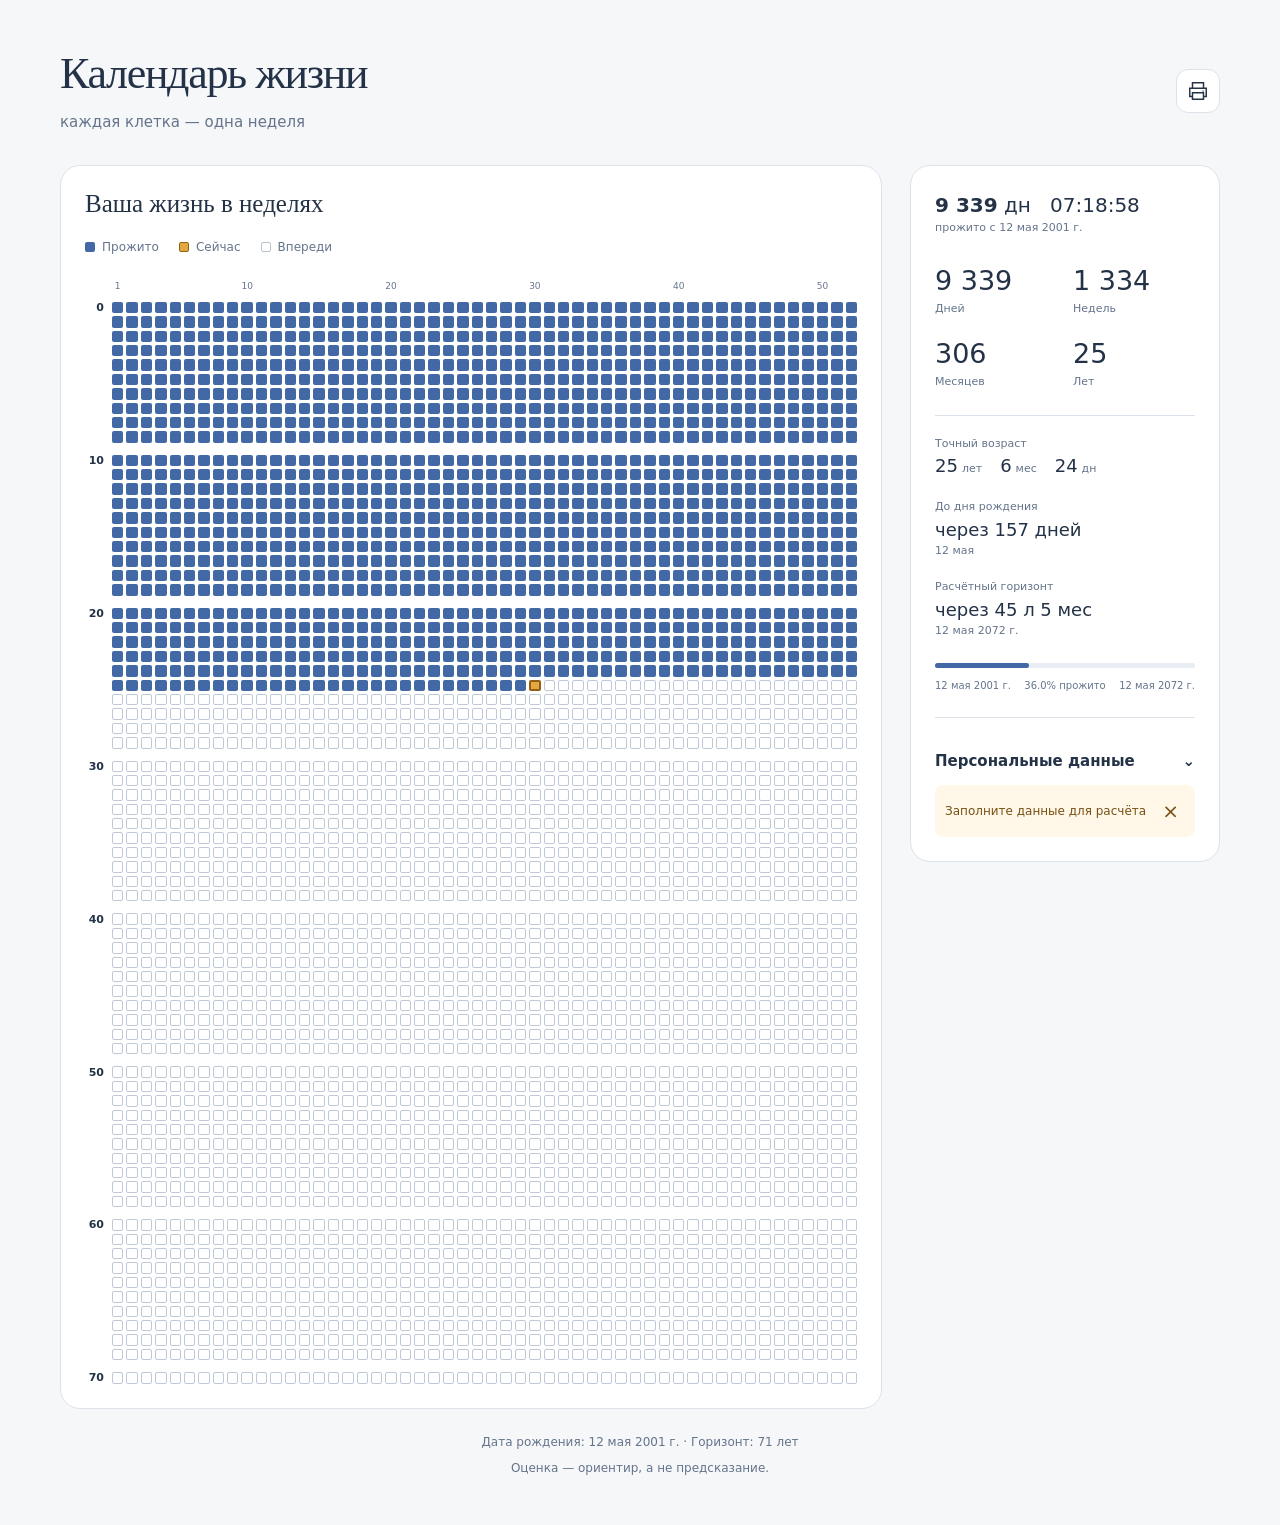
==== commit 57eaa1e3: "Simplify calendar updates and add light printable design" ====
--- a/life_calendar.html
+++ b/life_calendar.html
@@ -4,594 +4,88 @@
   <meta charset="UTF-8">
   <meta name="viewport" content="width=device-width, initial-scale=1.0">
   <title>Календарь жизни</title>
-  <style>
-    *, *::before, *::after { box-sizing: border-box; margin: 0; padding: 0; }
-
-    :root {
-      --bg:        #11111f;
-      --surface:   #191928;
-      --border:    rgba(255,255,255,0.09);
-      --text:      #c8c8e0;
-      --muted:     #52526e;
-      --accent:    #4c6ef5;
-      --gold:      #ffd43b;
-      --gold-glow: rgba(255,212,59,0.45);
-    }
-
-    body {
-      min-height: 100vh;
-      background: var(--bg);
-      color: var(--text);
-      font-family: 'Segoe UI', system-ui, -apple-system, sans-serif;
-      display: flex;
-      flex-direction: column;
-      align-items: center;
-      padding: 3.5rem 1.5rem 6rem;
-    }
-
-    /* ── Header ── */
-    .header { text-align: center; margin-bottom: 2rem; }
-
-    h1 {
-      font-size: 1.75rem;
-      font-weight: 200;
-      letter-spacing: 0.35em;
-      text-transform: uppercase;
-      color: #fff;
-      margin-bottom: 0.5rem;
-    }
-
-    .header-meta { font-size: 0.75rem; color: var(--muted); letter-spacing: 0.12em; }
-
-    /* ── Settings ── */
-    .settings-panel {
-      width: min(720px, 96vw);
-      border: 1px solid var(--border);
-      border-radius: 14px;
-      background: rgba(18,18,32,0.97);
-      padding: 0.95rem 1rem;
-      margin-bottom: 2rem;
-    }
-
-    .settings-form {
-      display: flex;
-      align-items: end;
-      flex-wrap: wrap;
-      gap: 0.8rem;
-    }
-
-    .settings-field {
-      display: flex;
-      flex-direction: column;
-      gap: 0.35rem;
-      min-width: 190px;
-      flex: 1;
-    }
-
-    .settings-field label {
-      font-size: 0.58rem;
-      color: var(--muted);
-      text-transform: uppercase;
-      letter-spacing: 0.12em;
-    }
-
-    .settings-input {
-      height: 34px;
-      border-radius: 8px;
-      border: 1px solid rgba(255,255,255,0.17);
-      background: rgba(15,15,26,0.9);
-      color: #fff;
-      font-family: inherit;
-      font-size: 0.84rem;
-      padding: 0 0.75rem;
-      outline: none;
-    }
-
-    .settings-input:focus-visible {
-      border-color: var(--accent);
-      box-shadow: 0 0 0 2px rgba(76,110,245,0.2);
-    }
-
-    .settings-actions {
-      display: flex;
-      gap: 0.55rem;
-      flex-wrap: wrap;
-    }
-
-    .settings-btn {
-      height: 34px;
-      border-radius: 8px;
-      border: 1px solid rgba(255,255,255,0.17);
-      background: rgba(22,22,40,0.95);
-      color: #fff;
-      font-family: inherit;
-      font-size: 0.72rem;
-      letter-spacing: 0.08em;
-      text-transform: uppercase;
-      padding: 0 0.9rem;
-      cursor: pointer;
-      transition: background 0.2s ease, border-color 0.2s ease;
-    }
-
-    .settings-btn.primary {
-      border-color: rgba(76,110,245,0.5);
-      background: rgba(76,110,245,0.17);
-    }
-
-    .settings-btn:hover { border-color: rgba(255,255,255,0.32); background: rgba(34,34,55,0.95); }
-    .settings-btn.primary:hover { border-color: var(--accent); background: rgba(76,110,245,0.26); }
-    .settings-btn:focus-visible {
-      outline: none;
-      box-shadow: 0 0 0 2px rgba(76,110,245,0.2);
-    }
-
-    .settings-message {
-      margin-top: 0.55rem;
-      min-height: 1rem;
-      font-size: 0.66rem;
-      color: var(--muted);
-    }
-    .settings-message.error { color: #ff8d8d; }
-
-    .calculator-toggle-row {
-      margin-top: 0.8rem;
-      display: flex;
-      justify-content: flex-end;
-    }
-
-    .calculator-panel {
-      margin-top: 0.75rem;
-      border: 1px solid rgba(255,255,255,0.11);
-      border-radius: 12px;
-      background: rgba(14,14,24,0.9);
-      padding: 0.9rem;
-      display: grid;
-      gap: 0.8rem;
-      transition: opacity 0.2s ease, max-height 0.25s ease, transform 0.2s ease;
-      max-height: 2800px;
-      opacity: 1;
-      overflow: hidden;
-    }
-
-    .calculator-panel.collapsed {
-      max-height: 0;
-      opacity: 0;
-      padding-top: 0;
-      padding-bottom: 0;
-      border-width: 0;
-      transform: translateY(-6px);
-      pointer-events: none;
-    }
-
-    .calculator-title {
-      font-size: 0.74rem;
-      letter-spacing: 0.08em;
-      text-transform: uppercase;
-      color: #fff;
-    }
-
-    .calculator-note {
-      font-size: 0.63rem;
-      color: var(--muted);
-      line-height: 1.4;
-    }
-
-    .calculator-grid {
-      display: grid;
-      grid-template-columns: repeat(2, minmax(180px, 1fr));
-      gap: 0.7rem;
-    }
-
-    .calculator-field {
-      display: flex;
-      flex-direction: column;
-      gap: 0.35rem;
-      min-width: 0;
-    }
-
-    .calculator-field label {
-      font-size: 0.58rem;
-      color: var(--muted);
-      text-transform: uppercase;
-      letter-spacing: 0.11em;
-    }
-
-    .calculator-field small {
-      font-size: 0.58rem;
-      color: var(--muted);
-      line-height: 1.35;
-    }
-
-    .calculator-field small a {
-      color: #92a8ff;
-      text-decoration: underline;
-      text-underline-offset: 1px;
-    }
-
-    .calculator-result {
-      border: 1px solid rgba(76,110,245,0.3);
-      border-radius: 10px;
-      padding: 0.7rem 0.75rem;
-      background: rgba(20,24,45,0.55);
-      font-size: 0.67rem;
-      line-height: 1.45;
-    }
-
-    .calculator-result strong {
-      color: #fff;
-      font-weight: 600;
-    }
-
-    .calculator-checks {
-      display: grid;
-      grid-template-columns: repeat(3, minmax(150px, 1fr));
-      gap: 0.45rem;
-      padding: 0.35rem 0;
-    }
-
-    .calculator-check {
-      display: flex;
-      align-items: center;
-      gap: 0.4rem;
-      font-size: 0.67rem;
-      color: var(--text);
-    }
-
-    .calculator-check input[type="checkbox"] {
-      accent-color: var(--accent);
-    }
-
-    /* ── Live Counter ── */
-    .live-counter {
-      text-align: center;
-      margin-bottom: 2.5rem;
-      font-variant-numeric: tabular-nums;
-    }
-
-    .counter-time { font-size: 1.05rem; font-weight: 300; color: var(--text); letter-spacing: 0.04em; }
-    .counter-days { color: #fff; font-weight: 500; }
-    .counter-secs { color: var(--gold); }
-
-    .counter-label {
-      font-size: 0.6rem;
-      color: var(--muted);
-      text-transform: uppercase;
-      letter-spacing: 0.14em;
-      margin-top: 0.35rem;
-    }
-
-    /* ── Stats section ── */
-    .stats-section {
-      width: fit-content;
-      max-width: min(720px, 96vw);
-      border: 1px solid var(--border);
-      border-radius: 16px;
-      overflow: hidden;
-      background: var(--border);
-      margin-bottom: 2.5rem;
-      display: flex;
-      flex-direction: column;
-      gap: 1px;
-    }
-
-    .stats-row { display: flex; gap: 1px; }
-
-    .stats-row.primary .stat {
-      background: var(--surface);
-      padding: 1.15rem 1.6rem;
-      text-align: center;
-      flex: 1;
-      transition: background 0.2s ease;
-    }
-    .stats-row.primary .stat:hover { background: rgba(20,20,38,0.95); }
-
-    .stat-value {
-      font-size: 1.5rem;
-      font-weight: 600;
-      color: #fff;
-      line-height: 1;
-      margin-bottom: 0.4rem;
-      font-variant-numeric: tabular-nums;
-    }
-    .stat-value.blue   { color: var(--accent); }
-    .stat-value.violet { color: #b47cf7; }
-    .stat-value.gold   { color: var(--gold); }
-
-    .stat-label {
-      font-size: 0.58rem;
-      color: var(--muted);
-      text-transform: uppercase;
-      letter-spacing: 0.14em;
-    }
-
-    .stats-row.secondary .stat {
-      background: rgba(18,18,32,0.97);
-      padding: 0.95rem 1.3rem;
-      flex: 1;
-      transition: background 0.2s ease;
-    }
-    .stats-row.secondary .stat:hover { background: rgba(26,26,42,0.98); }
-
-    .insight-label {
-      font-size: 0.55rem;
-      color: var(--muted);
-      text-transform: uppercase;
-      letter-spacing: 0.13em;
-      margin-bottom: 0.55rem;
-    }
-
-    .age-breakdown { display: flex; gap: 0.9rem; align-items: baseline; }
-    .age-unit { display: flex; flex-direction: column; align-items: center; }
-
-    .age-num {
-      font-size: 1.35rem;
-      font-weight: 600;
-      color: #fff;
-      line-height: 1;
-      font-variant-numeric: tabular-nums;
-    }
-
-    .age-lbl {
-      font-size: 0.55rem;
-      color: var(--muted);
-      text-transform: uppercase;
-      letter-spacing: 0.1em;
-      margin-top: 0.25rem;
-    }
-
-    .insight-main {
-      font-size: 1.15rem;
-      font-weight: 600;
-      color: #fff;
-      line-height: 1.2;
-      font-variant-numeric: tabular-nums;
-    }
-    .insight-main.soon { color: var(--gold); }
-    .insight-main.done { color: #7be0a0; }
-
-    .insight-sub { font-size: 0.63rem; color: var(--muted); margin-top: 0.3rem; }
-
-    /* ── Progress bar ── */
-    .progress-wrap { width: 100%; max-width: 700px; margin-bottom: 2.5rem; }
-
-    .progress-track {
-      height: 3px;
-      background: rgba(255,255,255,0.05);
-      border-radius: 2px;
-      position: relative;
-      overflow: visible;
-    }
-
-    .progress-fill {
-      height: 100%;
-      background: linear-gradient(90deg, #4c6ef5 0%, #9775fa 60%, var(--gold) 100%);
-      border-radius: 2px;
-      position: relative;
-    }
-
-    .progress-dot {
-      width: 11px;
-      height: 11px;
-      border-radius: 50%;
-      background: var(--gold);
-      box-shadow: 0 0 10px var(--gold-glow);
-      position: absolute;
-      right: -5.5px;
-      top: 50%;
-      transform: translateY(-50%);
-    }
-
-    .progress-labels {
-      display: flex;
-      justify-content: space-between;
-      margin-top: 0.6rem;
-      font-size: 0.62rem;
-      color: var(--muted);
-    }
-
-    /* ── Legend ── */
-    .legend {
-      display: flex;
-      align-items: center;
-      gap: 1.8rem;
-      margin-bottom: 1.8rem;
-      font-size: 0.68rem;
-      color: var(--muted);
-    }
-
-    .legend-item { display: flex; align-items: center; gap: 0.45rem; }
-
-    .legend-dot { width: 10px; height: 10px; border-radius: 2px; flex-shrink: 0; }
-    .legend-dot.past    { background: var(--accent); opacity: 0.75; }
-    .legend-dot.current { background: var(--gold); box-shadow: 0 0 6px var(--gold-glow); }
-    .legend-dot.future  { background: rgba(255,255,255,0.06); border: 1px solid rgba(255,255,255,0.18); }
-
-    /* ── Calendar ── */
-    .calendar-outer { position: relative; }
-
-    .col-labels { display: flex; margin-left: 36px; margin-bottom: 4px; gap: 2px; }
-
-    .col-label {
-      width: 10px;
-      font-size: 0.52rem;
-      color: var(--muted);
-      text-align: center;
-      flex-shrink: 0;
-      line-height: 1;
-    }
-
-    .grid { display: flex; flex-direction: column; gap: 2px; }
-
-    .year-row {
-      display: flex;
-      align-items: center;
-      gap: 2px;
-      border-radius: 3px;
-      transition: background 0.15s ease;
-    }
-
-    .year-row.decade-gap { margin-top: 5px; }
-
-    .year-row:hover { background: rgba(255,255,255,0.025); }
-    .year-row:hover .week.past   { opacity: 0.92; filter: brightness(1.2); }
-    .year-row:hover .week.future { border-color: rgba(255,255,255,0.28); }
-    .year-row:hover .row-label   { color: var(--text) !important; }
-
-    .row-label {
-      width: 32px;
-      font-size: 0.58rem;
-      color: var(--muted);
-      text-align: right;
-      padding-right: 6px;
-      flex-shrink: 0;
-      user-select: none;
-      transition: color 0.15s ease;
-    }
-
-    .row-label.decade { color: var(--accent); font-weight: 600; font-size: 0.63rem; }
-
-    /* ── Week cells ── */
-    .week {
-      width: 10px;
-      height: 10px;
-      border-radius: 2px;
-      flex-shrink: 0;
-      cursor: default;
-      transition: transform 0.1s ease, filter 0.1s ease, opacity 0.15s ease;
-    }
-
-    .week:hover { transform: scale(1.7); z-index: 5; filter: brightness(1.4) !important; }
-    .week:focus-visible { outline: 2px solid var(--accent); outline-offset: 2px; }
-    .week.past  { opacity: 0.72; }
-
-    .week.current {
-      background: var(--gold) !important;
-      opacity: 1;
-      box-shadow: 0 0 7px var(--gold-glow), 0 0 14px rgba(255,212,59,0.25);
-      animation: breathe 2.8s ease-in-out infinite;
-    }
-
-    .week.future {
-      background: rgba(255,255,255,0.06) !important;
-      border: 1px solid rgba(255,255,255,0.18);
-    }
-
-    @keyframes breathe {
-      0%,100% { box-shadow: 0 0 7px var(--gold-glow), 0 0 14px rgba(255,212,59,0.25); }
-      50%      { box-shadow: 0 0 13px var(--gold-glow), 0 0 26px rgba(255,212,59,0.4); }
-    }
-
-    @keyframes rowIn {
-      from { opacity: 0; transform: translateY(5px); }
-      to   { opacity: 1; transform: translateY(0); }
-    }
-
-    .year-row { opacity: 0; animation: rowIn 0.4s ease forwards; }
-
-    @media (prefers-reduced-motion: reduce) {
-      .year-row { animation: none; opacity: 1; }
-    }
-
-    /* ── Tooltip ── */
-    #tooltip {
-      position: fixed;
-      background: rgba(22,22,40,0.97);
-      border: 1px solid rgba(76,110,245,0.3);
-      color: #dde;
-      padding: 0.35rem 0.8rem;
-      border-radius: 8px;
-      font-size: 0.7rem;
-      pointer-events: none;
-      opacity: 0;
-      transition: opacity 0.12s ease;
-      z-index: 999;
-      white-space: nowrap;
-      backdrop-filter: blur(6px);
-    }
-    #tooltip.show { opacity: 1; }
-
-    /* ── Back-to-now button ── */
-    #backBtn {
-      position: fixed;
-      bottom: 2rem;
-      right: 2rem;
-      background: rgba(14,14,28,0.92);
-      border: 1px solid rgba(255,212,59,0.35);
-      color: var(--gold);
-      padding: 0.55rem 1.1rem;
-      border-radius: 10px;
-      font-size: 0.72rem;
-      font-family: inherit;
-      cursor: pointer;
-      backdrop-filter: blur(10px);
-      letter-spacing: 0.08em;
-      z-index: 200;
-      opacity: 0;
-      transform: translateY(10px);
-      transition: opacity 0.25s ease, transform 0.25s ease, background 0.2s ease;
-      pointer-events: none;
-    }
-    #backBtn.visible { opacity: 1; transform: translateY(0); pointer-events: auto; }
-    #backBtn:hover   { background: rgba(255,212,59,0.1); border-color: var(--gold); }
-
-    /* ── Footer ── */
-    footer {
-      margin-top: 3.5rem;
-      font-size: 0.68rem;
-      color: var(--muted);
-      text-align: center;
-      line-height: 1.9;
-      letter-spacing: 0.04em;
-    }
-
-    /* ── Mobile ── */
-    @media (max-width: 680px) {
-      body { padding: 2rem 0.75rem 5rem; }
-      h1   { font-size: 1.25rem; letter-spacing: 0.2em; }
-      .stats-section { width: 100%; max-width: 100%; }
-      .settings-panel { width: 100%; max-width: 100%; }
-      .settings-field { min-width: 100%; }
-      .calculator-grid { grid-template-columns: 1fr; }
-      .calculator-checks { grid-template-columns: 1fr; }
-      .stats-row { flex-wrap: wrap; }
-      .stats-row.primary .stat   { padding: 0.75rem 0.8rem; min-width: calc(50% - 1px); }
-      .stats-row.secondary .stat { padding: 0.8rem 0.9rem; min-width: 100%; }
-      .week       { width: 6px; height: 6px; border-radius: 1px; }
-      .col-labels { gap: 1px; }
-      .col-label  { width: 6px; font-size: 0.45rem; }
-      .grid       { gap: 1px; }
-      .year-row   { gap: 1px; }
-      .row-label  { width: 24px; font-size: 0.5rem; }
-      #backBtn    { bottom: 1.2rem; right: 1.2rem; }
-    }
-  </style>
+  <link rel="stylesheet" href="styles.css">
 </head>
 <body>
 
 <div id="tooltip"></div>
 <button id="backBtn">● сейчас</button>
 
-<header class="header">
+<div class="page"><header class="header"><div>
   <h1>Календарь жизни</h1>
   <p class="header-meta">каждая клетка — одна неделя</p>
-</header>
+</div><button class="icon-btn" id="printBtn" aria-label="Распечатать или сохранить в PDF" title="Распечатать или сохранить в PDF"><svg viewBox="0 0 24 24" fill="none" stroke="currentColor" stroke-width="1.6" aria-hidden="true"><path d="M6 9V3h12v6M6 18H3V9h18v9h-3M6 14h12v7H6z"/><path d="M17 12h1"/></svg></button></header>
+
+<main class="layout">
+<section class="calendar-card" aria-label="Календарь жизни"><h2>Ваша жизнь в неделях</h2><div class="print-summary" id="printSummary"></div>
+<div class="legend">
+  <div class="legend-item"><div class="legend-dot past"></div><span>Прожито</span></div>
+  <div class="legend-item"><div class="legend-dot current"></div><span>Сейчас</span></div>
+  <div class="legend-item"><div class="legend-dot future"></div><span>Впереди</span></div>
+</div>
+
+<div class="calendar-outer">
+  <div class="col-labels" id="colLabels"></div>
+  <div class="grid" id="grid"></div>
+</div>
+
+</section>
+<aside class="sidebar"><div class="live-counter">
+  <div class="counter-time">
+    <span class="counter-days" id="cDays">0</span> дн &nbsp;
+    <span id="cH">00</span>:<span id="cM">00</span>:<span class="counter-secs" id="cS">00</span>
+  </div>
+  <div class="counter-label" id="counterLabel"></div>
+</div>
+
+<div class="stats-section">
+  <div class="stats-row primary">
+    <div class="stat"><div class="stat-value"        id="sDays">—</div><div class="stat-label">Дней</div></div>
+    <div class="stat"><div class="stat-value blue"   id="sWeeks">—</div><div class="stat-label">Недель</div></div>
+    <div class="stat"><div class="stat-value violet" id="sMonths">—</div><div class="stat-label">Месяцев</div></div>
+    <div class="stat"><div class="stat-value gold"   id="sYears">—</div><div class="stat-label">Лет</div></div>
+  </div>
+  <div class="stats-row secondary">
+    <div class="stat">
+      <div class="insight-label">Точный возраст</div>
+      <div class="age-breakdown">
+        <div class="age-unit"><span class="age-num" id="iY">—</span><span class="age-lbl">лет</span></div>
+        <div class="age-unit"><span class="age-num" id="iM">—</span><span class="age-lbl">мес</span></div>
+        <div class="age-unit"><span class="age-num" id="iD">—</span><span class="age-lbl">дн</span></div>
+      </div>
+    </div>
+    <div class="stat">
+      <div class="insight-label">До дня рождения</div>
+      <div class="insight-main" id="iBdMain">—</div>
+      <div class="insight-sub"  id="iBdSub"></div>
+    </div>
+    <div class="stat">
+      <div class="insight-label">Расчётный горизонт</div>
+      <div class="insight-main" id="iEndMain">—</div>
+      <div class="insight-sub"  id="iEndSub"></div>
+    </div>
+  </div>
+</div>
+
+<div class="progress-wrap">
+  <div class="progress-track">
+    <div class="progress-fill" id="progressFill"><div class="progress-dot"></div></div>
+  </div>
+  <div class="progress-labels">
+    <span id="birthLabel"></span>
+    <span id="progressLabel"></span>
+    <span id="endLabel"></span>
+  </div>
+</div>
 
 <section class="settings-panel" aria-label="Параметры календаря">
-  <form class="settings-form" id="settingsForm">
+  <div class="calculator-toggle-row"><button id="toggleCalculatorBtn" type="button" aria-expanded="false" aria-controls="settingsForm">Персональные данные</button></div>
+  <div class="hint" id="firstVisitHint" hidden>Заполните данные для расчёта<button type="button" id="dismissHint" aria-label="Закрыть подсказку">×</button></div>
+  <form class="settings-form calculator-panel" id="settingsForm" hidden>
     <div class="settings-field">
       <label for="birthInput">Дата рождения</label>
       <input class="settings-input" id="birthInput" type="date" required>
     </div>
-    <div class="settings-actions">
-      <button class="settings-btn primary" type="submit">Применить</button>
-      <button class="settings-btn" id="resetSettingsBtn" type="button">Сбросить</button>
-    </div>
-  </form>
-  <p class="settings-message" id="settingsMessage" aria-live="polite"></p>
-  <div class="calculator-toggle-row">
-    <button class="settings-btn" id="toggleCalculatorBtn" type="button">Открыть калькулятор факторов</button>
-  </div>
-  <section class="calculator-panel collapsed" id="calculatorPanel" aria-label="Калькулятор факторов долголетия">
     <div class="calculator-title">Калькулятор факторов долголетия</div>
     <p class="calculator-note">
       База — данные World Bank. Модификаторы взяты из рецензируемых исследований, итог ограничен диапазоном ±25 лет от базового значения.
@@ -625,949 +119,16 @@
     </div>
     <div class="calculator-grid" id="calcFactorsGrid"></div>
     <div class="calculator-result" id="calcResult" aria-live="polite"></div>
-  </section>
+    <div class="settings-actions"><button class="settings-btn primary" type="submit">Рассчитать</button><button class="settings-btn" id="resetSettingsBtn" type="button">Сбросить</button></div>
+  </form>
+  <p class="settings-message" id="settingsMessage" aria-live="polite"></p>
 </section>
 
-<div class="live-counter">
-  <div class="counter-time">
-    <span class="counter-days" id="cDays">0</span> дн &nbsp;
-    <span id="cH">00</span>:<span id="cM">00</span>:<span class="counter-secs" id="cS">00</span>
-  </div>
-  <div class="counter-label" id="counterLabel"></div>
+</aside></main>
+<footer id="footer"></footer><p class="calculator-note" style="text-align:center;margin-top:8px">Оценка — ориентир, а не предсказание.</p>
 </div>
 
-<div class="stats-section">
-  <div class="stats-row primary">
-    <div class="stat"><div class="stat-value"        id="sDays">—</div><div class="stat-label">Дней</div></div>
-    <div class="stat"><div class="stat-value blue"   id="sWeeks">—</div><div class="stat-label">Недель</div></div>
-    <div class="stat"><div class="stat-value violet" id="sMonths">—</div><div class="stat-label">Месяцев</div></div>
-    <div class="stat"><div class="stat-value gold"   id="sYears">—</div><div class="stat-label">Лет</div></div>
-  </div>
-  <div class="stats-row secondary">
-    <div class="stat">
-      <div class="insight-label">Точный возраст</div>
-      <div class="age-breakdown">
-        <div class="age-unit"><span class="age-num" id="iY">—</span><span class="age-lbl">лет</span></div>
-        <div class="age-unit"><span class="age-num" id="iM">—</span><span class="age-lbl">мес</span></div>
-        <div class="age-unit"><span class="age-num" id="iD">—</span><span class="age-lbl">дн</span></div>
-      </div>
-    </div>
-    <div class="stat">
-      <div class="insight-label">До дня рождения</div>
-      <div class="insight-main" id="iBdMain">—</div>
-      <div class="insight-sub"  id="iBdSub"></div>
-    </div>
-    <div class="stat">
-      <div class="insight-label">Конец жизни (приблизительно)</div>
-      <div class="insight-main" id="iEndMain">—</div>
-      <div class="insight-sub"  id="iEndSub"></div>
-    </div>
-  </div>
-</div>
-
-<div class="progress-wrap">
-  <div class="progress-track">
-    <div class="progress-fill" id="progressFill"><div class="progress-dot"></div></div>
-  </div>
-  <div class="progress-labels">
-    <span id="birthLabel"></span>
-    <span id="progressLabel"></span>
-    <span id="endLabel"></span>
-  </div>
-</div>
-
-<div class="legend">
-  <div class="legend-item"><div class="legend-dot past"></div><span>Прожито</span></div>
-  <div class="legend-item"><div class="legend-dot current"></div><span>Сейчас</span></div>
-  <div class="legend-item"><div class="legend-dot future"></div><span>Впереди</span></div>
-</div>
-
-<div class="calendar-outer">
-  <div class="col-labels" id="colLabels"></div>
-  <div class="grid" id="grid"></div>
-</div>
-
-<footer id="footer"></footer>
-
-<script>
-  const DEFAULT_BIRTH = new Date(2001, 4, 12); // месяцы: 0=янв … 4=май … 11=дек
-  const DEFAULT_LIFESPAN = 71;                  // ожидаемая продолжительность жизни (лет)
-  const STORAGE_KEY = 'lifeCalendarConfig';
-  const CALCULATOR_STORAGE_KEY = 'lifeCalendarCalculatorConfig';
-  const CALCULATOR_SEEN_KEY = 'lifeCalendarCalculatorSeen';
-
-  const WEEKS = 52;
-  const MS_WEEK = 7 * 24 * 60 * 60 * 1000;
-  const DAY_MS = 24 * 60 * 60 * 1000;
-  const MIN_LIFESPAN = 1;
-  const MAX_LIFESPAN = 130;
-
-  const LIFE_EXPECTANCY_DATA = {
-    RUS: { name: 'Russian Federation', male: 68.0, female: 78.7 },
-    UKR: { name: 'Ukraine', male: 66.9, female: 80.2 },
-    BLR: { name: 'Belarus', male: 69.5, female: 79.1 },
-    KAZ: { name: 'Kazakhstan', male: 70.1, female: 78.4 },
-    USA: { name: 'United States', male: 75.8, female: 81.1 },
-    CAN: { name: 'Canada', male: 79.5, female: 83.9 },
-    MEX: { name: 'Mexico', male: 72.2, female: 77.8 },
-    GBR: { name: 'United Kingdom', male: 79.4, female: 83.2 },
-    DEU: { name: 'Germany', male: 78.2, female: 83.0 },
-    FRA: { name: 'France', male: 80.1, female: 85.9 },
-    ESP: { name: 'Spain', male: 81.2, female: 86.7 },
-    ITA: { name: 'Italy', male: 81.7, female: 85.8 },
-    NLD: { name: 'Netherlands', male: 80.5, female: 83.4 },
-    SWE: { name: 'Sweden', male: 81.7, female: 85.0 },
-    NOR: { name: 'Norway', male: 81.6, female: 84.7 },
-    FIN: { name: 'Finland', male: 79.1, female: 84.4 },
-    POL: { name: 'Poland', male: 74.8, female: 82.4 },
-    CZE: { name: 'Czechia', male: 77.0, female: 82.9 },
-    SVK: { name: 'Slovak Republic', male: 74.7, female: 81.5 },
-    ROU: { name: 'Romania', male: 72.9, female: 80.5 },
-    BGR: { name: 'Bulgaria', male: 72.0, female: 79.6 },
-    TUR: { name: 'Turkiye', male: 74.5, female: 79.9 },
-    GRC: { name: 'Greece', male: 79.0, female: 84.2 },
-    ISR: { name: 'Israel', male: 81.0, female: 85.5 },
-    JPN: { name: 'Japan', male: 81.1, female: 87.1 },
-    KOR: { name: 'Korea, Rep.', male: 80.6, female: 86.4 },
-    CHN: { name: 'China', male: 75.2, female: 80.9 },
-    IND: { name: 'India', male: 70.5, female: 73.6 },
-    IDN: { name: 'Indonesia', male: 69.0, female: 73.3 },
-    THA: { name: 'Thailand', male: 72.2, female: 80.9 },
-    VNM: { name: 'Viet Nam', male: 69.9, female: 79.3 },
-    PHL: { name: 'Philippines', male: 66.9, female: 72.8 },
-    BRA: { name: 'Brazil', male: 72.8, female: 79.0 },
-    ARG: { name: 'Argentina', male: 74.8, female: 79.9 },
-    CHL: { name: 'Chile', male: 79.2, female: 83.1 },
-    COL: { name: 'Colombia', male: 75.0, female: 80.5 },
-    PER: { name: 'Peru', male: 75.4, female: 80.1 },
-    AUS: { name: 'Australia', male: 81.1, female: 85.1 },
-    NZL: { name: 'New Zealand', male: 81.2, female: 84.9 },
-    ZAF: { name: 'South Africa', male: 62.6, female: 69.6 },
-    EGY: { name: 'Egypt, Arab Rep.', male: 69.5, female: 73.8 },
-    SAU: { name: 'Saudi Arabia', male: 77.1, female: 81.2 },
-    ARE: { name: 'United Arab Emirates', male: 82.0, female: 84.2 }
-  };
-
-  const FACTOR_OPTIONS = {
-    smoking: {
-      label: 'Курение',
-      source: 'Jha P. et al., NEJM 2013',
-      doi: 'https://doi.org/10.1056/NEJMsa1211128',
-      options: [
-        ['never', 'Никогда'],
-        ['quit_before_35', 'Бросил до 35'],
-        ['quit_35_54', 'Бросил в 35-54'],
-        ['quit_55plus', 'Бросил в 55+'],
-        ['current', 'Курю сейчас']
-      ]
-    },
-    alcohol: {
-      label: 'Алкоголь',
-      source: 'GBD 2016 Alcohol Collaborators, Lancet 2018',
-      doi: 'https://doi.org/10.1038/s41598-022-11427-x',
-      options: [['none', 'Не пью'], ['moderate', 'Умеренно'], ['heavy', 'Тяжелое употребление']]
-    },
-    activity: {
-      label: 'Физическая активность',
-      source: 'Arem H. et al., JAMA Internal Med 2015',
-      doi: 'https://doi.org/10.1371/journal.pmed.1001335',
-      options: [['sedentary', 'Сидячий'], ['light', 'Легкая'], ['moderate', 'Умеренная'], ['active', 'Активный (150+ мин/нед)']]
-    },
-    sleep: {
-      label: 'Сон',
-      source: 'Cappuccio F. et al., Sleep 2010',
-      doi: 'https://doi.org/10.1093/sleep/33.5.585',
-      options: [['lt6', '<6 часов'], ['6_7', '6-7 часов'], ['7_8', '7-8 часов'], ['9plus', '9+ часов']]
-    },
-    diet: {
-      label: 'Диета',
-      source: 'Sofi F. et al., BMJ 2008',
-      doi: 'https://doi.org/10.1371/journal.pmed.1003889',
-      options: [['poor', 'Плохая'], ['average', 'Средняя'], ['good', 'Хорошая'], ['excellent', 'Средиземноморская']]
-    },
-    social: {
-      label: 'Социальные связи',
-      source: 'Holt-Lunstad J. et al., PLoS Med 2010',
-      doi: 'https://doi.org/10.1371/journal.pmed.1000316',
-      options: [['isolated', 'Изолирован'], ['some', 'Есть связи'], ['strong', 'Сильная сеть']]
-    },
-    stress: {
-      label: 'Стресс',
-      source: 'Kivimaki M. et al., BMJ 2012',
-      doi: 'https://doi.org/10.1038/s41398-021-01735-7',
-      options: [['low', 'Низкий'], ['moderate', 'Умеренный'], ['high', 'Высокий'], ['severe', 'Хронический']]
-    },
-    education: {
-      label: 'Образование',
-      source: 'Hummer R. & Hernandez E., Demography 2013',
-      doi: 'https://doi.org/10.1016/S2468-2667(23)00306-7',
-      options: [['less_hs', 'Ниже среднего'], ['hs', 'Среднее'], ['college', 'Колледж'], ['bachelor', 'Бакалавр'], ['graduate', 'Магистр+']]
-    },
-    maritalStatus: {
-      label: 'Семейное положение',
-      source: 'Roelfs D. et al., Soc Sci Med 2011',
-      doi: 'https://doi.org/10.1093/aje/kwr111',
-      options: [['married', 'В браке'], ['cohabiting', 'Сожительство'], ['divorced', 'В разводе'], ['widowed', 'Вдовец/вдова'], ['single', 'Не в браке']]
-    },
-    hypertension: {
-      label: 'Давление',
-      source: 'Lewington S. et al., Lancet 2002',
-      doi: 'https://doi.org/10.1016/S0140-6736(02)11911-8',
-      options: [['normal', 'Нормальное'], ['elevated', 'Повышенное'], ['stage1', 'Стадия 1'], ['stage2', 'Стадия 2'], ['unknown', 'Не знаю']]
-    },
-    depression: {
-      label: 'Депрессия',
-      source: 'Cuijpers P. et al., Arch Gen Psychiatry 2014',
-      doi: 'https://doi.org/10.1176/appi.ajp.2013.13030325',
-      options: [['none', 'Нет'], ['mild', 'Легкая'], ['moderate', 'Умеренная'], ['severe', 'Тяжелая']]
-    },
-    sittingHours: {
-      label: 'Сидячий образ жизни',
-      source: 'Chau J. et al., Int J Behav Nutr 2013',
-      doi: 'https://doi.org/10.1371/journal.pone.0080000',
-      options: [['lt4', '<4 ч/день'], ['4_6', '4-6 ч/день'], ['7_9', '7-9 ч/день'], ['10plus', '10+ ч/день']]
-    },
-    optimism: {
-      label: 'Оптимизм',
-      source: 'Lee L. et al., PNAS 2019',
-      doi: 'https://doi.org/10.1073/pnas.1900712116',
-      options: [['very', 'Высокий'], ['somewhat', 'Скорее высокий'], ['neutral', 'Нейтральный'], ['pessimistic', 'Пессимистичный']]
-    },
-    purpose: {
-      label: 'Цель в жизни',
-      source: 'Alimujiang A. et al., JAMA Network Open 2019',
-      doi: 'https://doi.org/10.1177/0956797614531799',
-      options: [['strong', 'Сильное чувство'], ['moderate', 'Умеренное'], ['uncertain', 'Неуверенное'], ['none', 'Нет']]
-    },
-    coffee: {
-      label: 'Кофе',
-      source: 'Loftfield E. et al., JAMA Internal Med 2018',
-      doi: 'https://doi.org/10.1056/NEJMoa1112010',
-      options: [['0', 'Не пью'], ['1_2', '1-2 чашки/день'], ['3_4', '3-4 чашки/день'], ['5plus', '5+ чашек/день']]
-    },
-    airPollution: {
-      label: 'Загрязнение воздуха',
-      source: 'Lelieveld J. et al., Cardiovascular Research 2020',
-      doi: 'https://doi.org/10.1073/pnas.1616784114',
-      options: [['clean', 'Чистый'], ['moderate', 'Умеренный'], ['polluted', 'Загрязненный'], ['heavy', 'Сильно загрязненный']]
-    },
-    diabetes: {
-      label: 'Диабет',
-      source: 'Emerging Risk Factors Collab., NEJM 2011',
-      doi: 'https://doi.org/10.1016/S2213-8587(22)00252-2',
-      options: [['no', 'Нет'], ['type2_under40', 'Тип 2, до 40'], ['type2_40_50', 'Тип 2, 40-50'], ['type2_over50', 'Тип 2, после 50']]
-    }
-  };
-
-  const FACTOR_ORDER = Object.keys(FACTOR_OPTIONS);
-  const MODIFIERS = {
-    smoking: { never: 0, quit_before_35: -1, quit_35_54: -4, quit_55plus: -7, current: -11 },
-    alcohol: { none: 0, moderate: 0, heavy: -7 },
-    activity: { sedentary: -3, light: 0, moderate: 2, active: 4 },
-    sleep: { lt6: -1, '6_7': 0, '7_8': 0, '9plus': -2 },
-    diet: { poor: -4, average: 0, good: 3, excellent: 6 },
-    social: { isolated: -5, some: 0, strong: 2 },
-    stress: { low: 1, moderate: 0, high: -1.5, severe: -2.5 },
-    education: { less_hs: -4, hs: -2, college: 0, bachelor: 1.5, graduate: 2.5 },
-    maritalStatus: { married: 2.5, cohabiting: 1, divorced: -1, widowed: -1, single: -2 },
-    hypertension: { normal: 1, elevated: 0, stage1: -1.5, stage2: -3, unknown: -1 },
-    depression: { none: 0, mild: -1, moderate: -3, severe: -6 },
-    sittingHours: { lt4: 1, '4_6': 0, '7_9': -1, '10plus': -2 },
-    optimism: { very: 2, somewhat: 1, neutral: 0, pessimistic: -1.5 },
-    purpose: { strong: 2, moderate: 1, uncertain: 0, none: -1.5 },
-    coffee: { '0': 0, '1_2': 1, '3_4': 0.5, '5plus': 0 },
-    airPollution: { clean: 0.5, moderate: 0, polluted: -1, heavy: -2 },
-    diabetes: { no: 0, type2_under40: -12, type2_40_50: -8, type2_over50: -5 }
-  };
-
-  const CONDITION_MODIFIERS = {
-    heart_disease: -5,
-    cancer_remission: -2,
-    active_cancer: -10
-  };
-
-  const refs = {
-    counterLabel: document.getElementById('counterLabel'),
-    cDays: document.getElementById('cDays'),
-    cH: document.getElementById('cH'),
-    cM: document.getElementById('cM'),
-    cS: document.getElementById('cS'),
-    sDays: document.getElementById('sDays'),
-    sWeeks: document.getElementById('sWeeks'),
-    sMonths: document.getElementById('sMonths'),
-    sYears: document.getElementById('sYears'),
-    iY: document.getElementById('iY'),
-    iM: document.getElementById('iM'),
-    iD: document.getElementById('iD'),
-    iBdMain: document.getElementById('iBdMain'),
-    iBdSub: document.getElementById('iBdSub'),
-    iEndMain: document.getElementById('iEndMain'),
-    iEndSub: document.getElementById('iEndSub'),
-    progressFill: document.getElementById('progressFill'),
-    progressLabel: document.getElementById('progressLabel'),
-    birthLabel: document.getElementById('birthLabel'),
-    endLabel: document.getElementById('endLabel'),
-    colLabels: document.getElementById('colLabels'),
-    grid: document.getElementById('grid'),
-    footer: document.getElementById('footer'),
-    tooltip: document.getElementById('tooltip'),
-    backBtn: document.getElementById('backBtn'),
-    settingsForm: document.getElementById('settingsForm'),
-    birthInput: document.getElementById('birthInput'),
-    settingsMessage: document.getElementById('settingsMessage'),
-    resetSettingsBtn: document.getElementById('resetSettingsBtn'),
-    toggleCalculatorBtn: document.getElementById('toggleCalculatorBtn'),
-    calculatorPanel: document.getElementById('calculatorPanel'),
-    calcCountryInput: document.getElementById('calcCountryInput'),
-    calcSexInput: document.getElementById('calcSexInput'),
-    calcHeightInput: document.getElementById('calcHeightInput'),
-    calcWeightInput: document.getElementById('calcWeightInput'),
-    calcFamilyLongevityInput: document.getElementById('calcFamilyLongevityInput'),
-    calcConditionHeartInput: document.getElementById('calcConditionHeartInput'),
-    calcConditionCancerRemissionInput: document.getElementById('calcConditionCancerRemissionInput'),
-    calcConditionCancerActiveInput: document.getElementById('calcConditionCancerActiveInput'),
-    calcFactorsGrid: document.getElementById('calcFactorsGrid'),
-    calcResult: document.getElementById('calcResult')
-  };
-
-  let state = loadConfig();
-  let calculatorState = loadCalculatorConfig();
-  let calculatorResult = computeCalculatorResult(calculatorState);
-  let weekCells = [];
-  let currentCell = null;
-  let lastCurrentCellDateKey = '';
-
-  function fmtDate(d, opts) {
-    return d.toLocaleDateString('ru-RU', opts || { day: 'numeric', month: 'short', year: 'numeric' });
-  }
-  function pad(n) { return String(n).padStart(2, '0'); }
-
-  function clamp(n, min, max) {
-    return Math.min(max, Math.max(min, n));
-  }
-
-  function startOfDay(d) {
-    return new Date(d.getFullYear(), d.getMonth(), d.getDate());
-  }
-
-  function dateToInputValue(date) {
-    const y = date.getFullYear();
-    const m = String(date.getMonth() + 1).padStart(2, '0');
-    const d = String(date.getDate()).padStart(2, '0');
-    return `${y}-${m}-${d}`;
-  }
-
-  function parseInputDate(value) {
-    if (!value) return null;
-    const [year, month, day] = value.split('-').map(Number);
-    const parsed = new Date(year, month - 1, day);
-    if (
-      !Number.isFinite(year) ||
-      !Number.isFinite(month) ||
-      !Number.isFinite(day) ||
-      Number.isNaN(parsed.getTime()) ||
-      parsed.getFullYear() !== year ||
-      parsed.getMonth() !== month - 1 ||
-      parsed.getDate() !== day
-    ) {
-      return null;
-    }
-    return parsed;
-  }
-
-  function ensureValidBirth(inputBirth) {
-    const today = startOfDay(new Date());
-    const safeBirth = Number.isNaN(inputBirth?.getTime?.()) ? new Date(DEFAULT_BIRTH) : new Date(inputBirth);
-    return safeBirth > today ? today : safeBirth;
-  }
-
-  function normalizeConfig(raw) {
-    const birthRaw = raw?.birth instanceof Date ? raw.birth : new Date(raw?.birth || DEFAULT_BIRTH);
-    const birth = ensureValidBirth(birthRaw);
-
-    const life = Number(raw?.lifespan);
-    const lifespan = Number.isFinite(life) ? Math.round(life) : DEFAULT_LIFESPAN;
-
-    return {
-      birth,
-      lifespan: clamp(lifespan, MIN_LIFESPAN, MAX_LIFESPAN)
-    };
-  }
-
-  function loadConfig() {
-    try {
-      const parsed = JSON.parse(localStorage.getItem(STORAGE_KEY) || 'null');
-      return normalizeConfig(parsed);
-    } catch (_) {
-      return normalizeConfig({});
-    }
-  }
-
-  function saveConfig(config) {
-    localStorage.setItem(STORAGE_KEY, JSON.stringify({
-      birth: dateToInputValue(config.birth),
-      lifespan: config.lifespan
-    }));
-  }
-
-  function resetStoredConfig() {
-    localStorage.removeItem(STORAGE_KEY);
-  }
-
-  function getBMIModifier(bmi) {
-    if (!Number.isFinite(bmi) || bmi <= 0) return 0;
-    if (bmi < 18.5) return -4;
-    if (bmi < 25) return 0;
-    if (bmi < 30) return -1;
-    if (bmi < 35) return -3;
-    return -8;
-  }
-
-  function normalizeCalculatorConfig(raw) {
-    const factors = {};
-    for (const factor of FACTOR_ORDER) {
-      factors[factor] = typeof raw?.factors?.[factor] === 'string' ? raw.factors[factor] : '';
-    }
-    const conditions = Array.isArray(raw?.conditions) ? raw.conditions.filter((v) => CONDITION_MODIFIERS[v] !== undefined) : [];
-    return {
-      country: typeof raw?.country === 'string' && LIFE_EXPECTANCY_DATA[raw.country] ? raw.country : 'RUS',
-      sex: raw?.sex === 'female' ? 'female' : 'male',
-      height: Number.isFinite(Number(raw?.height)) ? Number(raw.height) : 0,
-      weight: Number.isFinite(Number(raw?.weight)) ? Number(raw.weight) : 0,
-      familyLongevity: Boolean(raw?.familyLongevity),
-      conditions,
-      factors
-    };
-  }
-
-  function loadCalculatorConfig() {
-    try {
-      const parsed = JSON.parse(localStorage.getItem(CALCULATOR_STORAGE_KEY) || 'null');
-      return normalizeCalculatorConfig(parsed);
-    } catch (_) {
-      return normalizeCalculatorConfig({});
-    }
-  }
-
-  function saveCalculatorConfig(config) {
-    localStorage.setItem(CALCULATOR_STORAGE_KEY, JSON.stringify(config));
-  }
-
-  function resetStoredCalculatorConfig() {
-    localStorage.removeItem(CALCULATOR_STORAGE_KEY);
-  }
-
-  function getCountryBaseline(country, sex) {
-    const entry = LIFE_EXPECTANCY_DATA[country];
-    if (entry) return sex === 'female' ? entry.female : entry.male;
-    return sex === 'female' ? 79 : 73;
-  }
-
-  function computeCalculatorResult(config) {
-    const baseline = getCountryBaseline(config.country, config.sex);
-    const impacts = [];
-
-    for (const factor of FACTOR_ORDER) {
-      const value = config.factors[factor];
-      if (!value) continue;
-      const mod = MODIFIERS[factor]?.[value];
-      if (Number.isFinite(mod) && mod !== 0) {
-        impacts.push({ factor, modifier: mod });
-      }
-    }
-
-    if (config.height > 0 && config.weight > 0) {
-      const bmi = config.weight / ((config.height / 100) * (config.height / 100));
-      const bmiModifier = getBMIModifier(bmi);
-      if (bmiModifier !== 0) impacts.push({ factor: 'bmi', modifier: bmiModifier });
-    }
-
-    if (config.familyLongevity) {
-      impacts.push({ factor: 'familyLongevity', modifier: 2.5 });
-    }
-
-    if (config.conditions.includes('active_cancer')) {
-      impacts.push({ factor: 'conditions', modifier: CONDITION_MODIFIERS.active_cancer });
-    } else if (config.conditions.length > 0) {
-      const condMod = config.conditions.reduce((sum, item) => sum + (CONDITION_MODIFIERS[item] || 0), 0);
-      if (condMod !== 0) impacts.push({ factor: 'conditions', modifier: condMod });
-    }
-
-    const totalImpact = impacts.reduce((sum, item) => sum + item.modifier, 0);
-    const cappedImpact = clamp(totalImpact, -25, 25);
-    const estimated = Math.round((baseline + cappedImpact) * 10) / 10;
-
-    return { baseline, impacts, totalImpact, cappedImpact, estimated };
-  }
-
-  function exactAge(fromDate, toDate) {
-    let y = toDate.getFullYear() - fromDate.getFullYear();
-    let m = toDate.getMonth() - fromDate.getMonth();
-    let d = toDate.getDate() - fromDate.getDate();
-    if (d < 0) { m--; d += new Date(toDate.getFullYear(), toDate.getMonth(), 0).getDate(); }
-    if (m < 0) { y--; m += 12; }
-    return { y: Math.max(0, y), m: Math.max(0, m), d: Math.max(0, d) };
-  }
-
-  function daysToNextBirthday(birth, today) {
-    const dayToday = startOfDay(today);
-    const next = new Date(dayToday.getFullYear(), birth.getMonth(), birth.getDate());
-    if (next < dayToday) next.setFullYear(dayToday.getFullYear() + 1);
-    return Math.round((next - dayToday) / DAY_MS);
-  }
-
-  function getEndDate(config) {
-    const endDate = new Date(config.birth);
-    endDate.setFullYear(config.birth.getFullYear() + config.lifespan);
-    return endDate;
-  }
-
-  function computeStats(now, config) {
-    const endDate = getEndDate(config);
-    const livedMs = Math.max(0, now - config.birth);
-    const totalMs = Math.max(1, endDate - config.birth);
-    const progress = clamp(livedMs / totalMs, 0, 1);
-    const livedDays = Math.floor(livedMs / DAY_MS);
-    const livedWeeks = Math.floor(livedMs / MS_WEEK);
-
-    const age = exactAge(config.birth, now);
-    const bdDays = daysToNextBirthday(config.birth, now);
-    const nextBD = new Date(startOfDay(now).getFullYear(), config.birth.getMonth(), config.birth.getDate());
-    if (nextBD < startOfDay(now)) nextBD.setFullYear(now.getFullYear() + 1);
-
-    const endDiff = endDate - now;
-    const endDelta = endDiff > 0 ? exactAge(now, endDate) : { y: 0, m: 0, d: 0 };
-
-    return {
-      endDate,
-      livedDays,
-      livedWeeks,
-      livedMonths: age.y * 12 + age.m,
-      age,
-      bdDays,
-      nextBD,
-      endDiff,
-      endDelta,
-      progressPct: (progress * 100).toFixed(1)
-    };
-  }
-
-  function renderLiveCounter(now) {
-    const total = Math.max(0, Math.floor((now - state.birth) / 1000));
-    refs.cDays.textContent = Math.floor(total / 86400).toLocaleString('ru');
-    refs.cH.textContent = pad(Math.floor(total / 3600) % 24);
-    refs.cM.textContent = pad(Math.floor(total / 60) % 60);
-    refs.cS.textContent = pad(total % 60);
-  }
-
-  function renderStats(stats) {
-    refs.sDays.textContent = stats.livedDays.toLocaleString('ru');
-    refs.sWeeks.textContent = stats.livedWeeks.toLocaleString('ru');
-    refs.sMonths.textContent = stats.livedMonths.toLocaleString('ru');
-    refs.sYears.textContent = stats.age.y.toLocaleString('ru');
-    refs.iY.textContent = stats.age.y;
-    refs.iM.textContent = stats.age.m;
-    refs.iD.textContent = stats.age.d;
-
-    refs.iBdMain.classList.remove('soon', 'done');
-    if (stats.bdDays === 0) {
-      refs.iBdMain.textContent = 'Сегодня!';
-      refs.iBdMain.classList.add('done');
-    } else {
-      refs.iBdMain.textContent = `через ${stats.bdDays} ${stats.bdDays === 1 ? 'день' : stats.bdDays < 5 ? 'дня' : 'дней'}`;
-      if (stats.bdDays <= 30) refs.iBdMain.classList.add('soon');
-    }
-    refs.iBdSub.textContent = fmtDate(stats.nextBD, { day: 'numeric', month: 'long' });
-
-    refs.iEndMain.textContent = stats.endDiff > 0
-      ? `через ${stats.endDelta.y} л ${stats.endDelta.m} мес`
-      : 'Срок наступил';
-    refs.iEndSub.textContent = fmtDate(stats.endDate, { day: 'numeric', month: 'long', year: 'numeric' });
-
-    refs.progressFill.style.width = `${stats.progressPct}%`;
-    refs.progressLabel.textContent = `${stats.progressPct}% прожито`;
-    refs.birthLabel.textContent = fmtDate(state.birth, { day: 'numeric', month: 'short', year: 'numeric' });
-    refs.endLabel.textContent = fmtDate(stats.endDate, { day: 'numeric', month: 'short', year: 'numeric' });
-  }
-
-  function showSettingsMessage(text, isError) {
-    refs.settingsMessage.textContent = text;
-    refs.settingsMessage.classList.toggle('error', Boolean(isError));
-  }
-
-  function countryDisplayName(iso3, entry) {
-    try {
-      const regionNames = new Intl.DisplayNames(['ru'], { type: 'region' });
-      const iso2 = iso3.slice(0, 2);
-      const localized = regionNames.of(iso2);
-      return localized && localized !== iso2 ? localized : entry.name;
-    } catch (_) {
-      return entry.name;
-    }
-  }
-
-  function populateCountrySelect() {
-    const countries = Object.entries(LIFE_EXPECTANCY_DATA)
-      .map(([code, entry]) => ({ code, name: countryDisplayName(code, entry) }))
-      .sort((a, b) => a.name.localeCompare(b.name, 'ru'));
-    refs.calcCountryInput.innerHTML = countries
-      .map((item) => `<option value="${item.code}">${item.name}</option>`)
-      .join('');
-  }
-
-  function buildCalculatorFactorFields() {
-    refs.calcFactorsGrid.innerHTML = FACTOR_ORDER.map((factor) => {
-      const cfg = FACTOR_OPTIONS[factor];
-      const optionsHtml = [`<option value="">— выберите —</option>`]
-        .concat(cfg.options.map(([value, label]) => `<option value="${value}">${label}</option>`))
-        .join('');
-      return `
-        <div class="calculator-field">
-          <label for="calcFactor_${factor}">${cfg.label}</label>
-          <select class="settings-input calc-factor" id="calcFactor_${factor}" data-factor="${factor}">
-            ${optionsHtml}
-          </select>
-          <small>${cfg.source} · <a href="${cfg.doi}" target="_blank" rel="noopener noreferrer">DOI</a></small>
-        </div>
-      `;
-    }).join('');
-  }
-
-  function renderCalculatorInputs() {
-    refs.calcCountryInput.value = calculatorState.country;
-    refs.calcSexInput.value = calculatorState.sex;
-    refs.calcHeightInput.value = calculatorState.height || '';
-    refs.calcWeightInput.value = calculatorState.weight || '';
-    refs.calcFamilyLongevityInput.checked = calculatorState.familyLongevity;
-    refs.calcConditionHeartInput.checked = calculatorState.conditions.includes('heart_disease');
-    refs.calcConditionCancerRemissionInput.checked = calculatorState.conditions.includes('cancer_remission');
-    refs.calcConditionCancerActiveInput.checked = calculatorState.conditions.includes('active_cancer');
-    for (const factor of FACTOR_ORDER) {
-      const el = document.getElementById(`calcFactor_${factor}`);
-      if (el) el.value = calculatorState.factors[factor] || '';
-    }
-  }
-
-  function readCalculatorInputs() {
-    calculatorState.country = refs.calcCountryInput.value || 'RUS';
-    calculatorState.sex = refs.calcSexInput.value === 'female' ? 'female' : 'male';
-    calculatorState.height = Number(refs.calcHeightInput.value) || 0;
-    calculatorState.weight = Number(refs.calcWeightInput.value) || 0;
-    calculatorState.familyLongevity = refs.calcFamilyLongevityInput.checked;
-    calculatorState.conditions = [
-      refs.calcConditionHeartInput.checked ? 'heart_disease' : '',
-      refs.calcConditionCancerRemissionInput.checked ? 'cancer_remission' : '',
-      refs.calcConditionCancerActiveInput.checked ? 'active_cancer' : ''
-    ].filter(Boolean);
-
-    for (const factor of FACTOR_ORDER) {
-      const el = document.getElementById(`calcFactor_${factor}`);
-      calculatorState.factors[factor] = el ? el.value : '';
-    }
-  }
-
-  function renderCalculatorResult() {
-    const impactClass = calculatorResult.cappedImpact >= 0 ? '#7be0a0' : '#ff8d8d';
-    const entry = LIFE_EXPECTANCY_DATA[calculatorState.country];
-    const countryText = entry ? entry.name : 'World average';
-    const sign = calculatorResult.cappedImpact > 0 ? '+' : '';
-    refs.calcResult.innerHTML = `
-      <div><strong>Страна:</strong> ${countryText}</div>
-      <div><strong>База (World Bank):</strong> ${calculatorResult.baseline.toFixed(1)} лет</div>
-      <div><strong>Влияние факторов:</strong> <span style="color:${impactClass}">${sign}${calculatorResult.cappedImpact.toFixed(1)} лет</span> (ограничение ±25)</div>
-      <div><strong>Расчетный срок жизни:</strong> ${calculatorResult.estimated.toFixed(1)} лет</div>
-    `;
-  }
-
-  function syncStateWithCalculatorLifespan() {
-    state = normalizeConfig({
-      birth: state.birth,
-      lifespan: Math.round(calculatorResult.estimated)
-    });
-  }
-
-  function refreshCalculatorDerivedState(options) {
-    const shouldRerender = Boolean(options?.rerender);
-    calculatorResult = computeCalculatorResult(calculatorState);
-    syncStateWithCalculatorLifespan();
-    renderCalculatorResult();
-    if (shouldRerender) rerenderAll({ scrollToCurrent: false });
-  }
-
-  function setCalculatorOpen(isOpen) {
-    refs.calculatorPanel.classList.toggle('collapsed', !isOpen);
-    refs.toggleCalculatorBtn.textContent = isOpen ? 'Скрыть калькулятор факторов' : 'Открыть калькулятор факторов';
-  }
-
-  function initCalculatorVisibility() {
-    const seen = localStorage.getItem(CALCULATOR_SEEN_KEY) === '1';
-    setCalculatorOpen(!seen);
-    if (!seen) localStorage.setItem(CALCULATOR_SEEN_KEY, '1');
-  }
-
-  function showTipAt(html, x, y) {
-    refs.tooltip.innerHTML = html;
-    refs.tooltip.classList.add('show');
-    const tipX = x + 14;
-    const tipY = y - 40;
-    refs.tooltip.style.left = (tipX + refs.tooltip.offsetWidth > innerWidth ? x - refs.tooltip.offsetWidth - 14 : tipX) + 'px';
-    refs.tooltip.style.top = (tipY < 0 ? y + 14 : tipY) + 'px';
-  }
-
-  function showTipForElement(el, html) {
-    const rect = el.getBoundingClientRect();
-    showTipAt(html, rect.left + rect.width / 2, rect.top);
-  }
-
-  function moveTip(e) {
-    if (!refs.tooltip.classList.contains('show')) return;
-    showTipAt(refs.tooltip.innerHTML, e.clientX, e.clientY);
-  }
-
-  function hideTip() {
-    refs.tooltip.classList.remove('show');
-  }
-
-  function weekTipHtml(item, isCurrent) {
-    return `
-      <span style="color:var(--muted);font-size:0.62rem">Возраст ${item.year} лет · неделя ${item.week}</span><br>
-      ${fmtDate(item.start)} — ${fmtDate(item.end)}
-      ${isCurrent ? '<br><span style="color:var(--gold)">← сейчас</span>' : ''}
-    `;
-  }
-
-  function weekAriaLabel(item, isCurrent) {
-    return `Возраст ${item.year} лет, неделя ${item.week}: ${fmtDate(item.start)} — ${fmtDate(item.end)}${isCurrent ? ', текущая неделя' : ''}`;
-  }
-
-  function updateWeekStates(now) {
-    currentCell = null;
-    for (const item of weekCells) {
-      const isCurrent = item.start <= now && item.end >= now;
-      const isPast = item.end < now && !isCurrent;
-
-      item.el.classList.remove('past', 'future', 'current');
-      item.el.style.background = '';
-
-      if (isCurrent) {
-        item.el.classList.add('current');
-        currentCell = item.el;
-      } else if (isPast) {
-        item.el.classList.add('past');
-        item.el.style.background = item.pastColor;
-      } else {
-        item.el.classList.add('future');
-      }
-
-      const tip = weekTipHtml(item, isCurrent);
-      item.tipHtml = tip;
-      item.el.setAttribute('aria-label', weekAriaLabel(item, isCurrent));
-    }
-  }
-
-  function buildColumnLabels() {
-    refs.colLabels.innerHTML = '';
-    for (let w = 0; w < WEEKS; w++) {
-      const el = document.createElement('div');
-      el.className = 'col-label';
-      el.textContent = (w === 0 || (w + 1) % 10 === 0) ? (w + 1) : '';
-      refs.colLabels.appendChild(el);
-    }
-  }
-
-  function buildGrid(config) {
-    refs.grid.innerHTML = '';
-    weekCells = [];
-
-    for (let yr = 0; yr < config.lifespan; yr++) {
-      const row = document.createElement('div');
-      row.className = 'year-row' + (yr > 0 && yr % 10 === 0 ? ' decade-gap' : '');
-      row.style.animationDelay = `${yr * 11}ms`;
-
-      const lbl = document.createElement('div');
-      lbl.className = 'row-label' + (yr % 10 === 0 ? ' decade' : '');
-      lbl.textContent = yr % 10 === 0 ? yr : '';
-      row.addEventListener('mouseenter', () => { lbl.textContent = yr; });
-      row.addEventListener('mouseleave', () => { lbl.textContent = yr % 10 === 0 ? yr : ''; });
-      row.appendChild(lbl);
-
-      const yearStart = new Date(config.birth);
-      yearStart.setFullYear(config.birth.getFullYear() + yr);
-      const hue = Math.round(215 + (yr / Math.max(1, config.lifespan - 1)) * 55);
-      const pastColor = `hsl(${hue},68%,55%)`;
-
-      for (let w = 0; w < WEEKS; w++) {
-        const ws = new Date(yearStart);
-        ws.setDate(yearStart.getDate() + w * 7);
-        const we = new Date(ws);
-        we.setDate(ws.getDate() + 6);
-
-        const cell = document.createElement('div');
-        cell.className = 'week';
-        cell.tabIndex = 0;
-        cell.setAttribute('role', 'img');
-
-        const item = {
-          el: cell,
-          year: yr,
-          week: w + 1,
-          start: ws,
-          end: we,
-          pastColor,
-          tipHtml: ''
-        };
-        weekCells.push(item);
-
-        cell.addEventListener('mouseenter', (e) => showTipAt(item.tipHtml, e.clientX, e.clientY));
-        cell.addEventListener('mousemove', moveTip);
-        cell.addEventListener('mouseleave', hideTip);
-        cell.addEventListener('focus', () => showTipForElement(cell, item.tipHtml));
-        cell.addEventListener('blur', hideTip);
-        cell.addEventListener('keydown', (e) => {
-          if (e.key === 'Escape') hideTip();
-        });
-
-        row.appendChild(cell);
-      }
-
-      refs.grid.appendChild(row);
-    }
-
-    const totalWeeks = config.lifespan * WEEKS;
-    const impactSign = calculatorResult.cappedImpact > 0 ? '+' : '';
-    refs.footer.textContent =
-      `База ${calculatorResult.baseline.toFixed(1)} лет, влияние ${impactSign}${calculatorResult.cappedImpact.toFixed(1)}. `
-      + `Итог: ${config.lifespan} лет (${totalWeeks.toLocaleString('ru')} недель).`;
-  }
-
-  function checkScroll() {
-    if (!currentCell) {
-      refs.backBtn.classList.remove('visible');
-      return;
-    }
-    const { top, bottom } = currentCell.getBoundingClientRect();
-    refs.backBtn.classList.toggle('visible', !(top >= 80 && bottom <= innerHeight - 40));
-  }
-
-  function maybeScrollToCurrentCell() {
-    if (!currentCell) return;
-    setTimeout(() => {
-      currentCell.scrollIntoView({ behavior: 'smooth', block: 'center' });
-    }, Math.min(state.lifespan * 11 + 500, 1500));
-  }
-
-  function renderDateBoundUI() {
-    refs.counterLabel.textContent =
-      `прожито с ${fmtDate(state.birth, { day: 'numeric', month: 'long', year: 'numeric' })}`;
-    refs.birthInput.value = dateToInputValue(state.birth);
-  }
-
-  function refreshData(forceWeekRecalc) {
-    const now = new Date();
-    renderLiveCounter(now);
-    renderStats(computeStats(now, state));
-
-    const currentDateKey = dateToInputValue(now);
-    if (forceWeekRecalc || currentDateKey !== lastCurrentCellDateKey) {
-      updateWeekStates(now);
-      lastCurrentCellDateKey = currentDateKey;
-    }
-    checkScroll();
-  }
-
-  function rerenderAll(options) {
-    const shouldScroll = Boolean(options?.scrollToCurrent);
-    renderDateBoundUI();
-    buildGrid(state);
-    refreshData(true);
-    if (shouldScroll) maybeScrollToCurrentCell();
-  }
-
-  function applyFormConfig() {
-    readCalculatorInputs();
-    refreshCalculatorDerivedState();
-
-    const birth = parseInputDate(refs.birthInput.value);
-    if (!birth) {
-      showSettingsMessage('Некорректная дата рождения.', true);
-      return;
-    }
-    const lifespanRaw = Math.round(calculatorResult.estimated);
-    if (!Number.isFinite(lifespanRaw)) {
-      showSettingsMessage('Некорректная продолжительность жизни.', true);
-      return;
-    }
-
-    state = normalizeConfig({ birth, lifespan: lifespanRaw });
-    saveConfig(state);
-    saveCalculatorConfig(calculatorState);
-    rerenderAll({ scrollToCurrent: true });
-    setCalculatorOpen(false);
-    showSettingsMessage(`Параметры сохранены. Расчетный срок жизни: ${calculatorResult.estimated.toFixed(1)} лет.`, false);
-  }
-
-  function resetConfigToDefaults() {
-    resetStoredConfig();
-    resetStoredCalculatorConfig();
-    calculatorState = normalizeCalculatorConfig({});
-    calculatorResult = computeCalculatorResult(calculatorState);
-    state = normalizeConfig({
-      birth: DEFAULT_BIRTH,
-      lifespan: Math.round(calculatorResult.estimated)
-    });
-    renderCalculatorInputs();
-    refreshCalculatorDerivedState();
-    rerenderAll({ scrollToCurrent: true });
-    showSettingsMessage('Параметры сброшены к значениям по умолчанию.', false);
-  }
-
-  refs.settingsForm.addEventListener('submit', (e) => {
-    e.preventDefault();
-    applyFormConfig();
-  });
-  refs.resetSettingsBtn.addEventListener('click', resetConfigToDefaults);
-  refs.toggleCalculatorBtn.addEventListener('click', () => {
-    const isCollapsed = refs.calculatorPanel.classList.contains('collapsed');
-    setCalculatorOpen(isCollapsed);
-  });
-
-  function onCalculatorChange() {
-    readCalculatorInputs();
-    refreshCalculatorDerivedState({ rerender: true });
-    saveCalculatorConfig(calculatorState);
-  }
-
-  refs.calcCountryInput.addEventListener('change', onCalculatorChange);
-  refs.calcSexInput.addEventListener('change', onCalculatorChange);
-  refs.calcHeightInput.addEventListener('input', onCalculatorChange);
-  refs.calcWeightInput.addEventListener('input', onCalculatorChange);
-  refs.calcFamilyLongevityInput.addEventListener('change', onCalculatorChange);
-  refs.calcConditionHeartInput.addEventListener('change', onCalculatorChange);
-  refs.calcConditionCancerRemissionInput.addEventListener('change', onCalculatorChange);
-  refs.calcConditionCancerActiveInput.addEventListener('change', onCalculatorChange);
-  refs.calcFactorsGrid.addEventListener('change', (event) => {
-    if (event.target && event.target.classList.contains('calc-factor')) {
-      onCalculatorChange();
-    }
-  });
-
-  refs.backBtn.addEventListener('click', () => currentCell?.scrollIntoView({ behavior: 'smooth', block: 'center' }));
-  window.addEventListener('scroll', checkScroll, { passive: true });
-  window.addEventListener('focus', () => refreshData(true));
-  document.addEventListener('visibilitychange', () => {
-    if (!document.hidden) refreshData(true);
-  });
-
-  populateCountrySelect();
-  buildCalculatorFactorFields();
-  renderCalculatorInputs();
-  refreshCalculatorDerivedState();
-  initCalculatorVisibility();
-
-  buildColumnLabels();
-  rerenderAll({ scrollToCurrent: true });
-  setInterval(() => renderLiveCounter(new Date()), 1000);
-  setInterval(() => refreshData(false), 60 * 1000);
-</script>
+<script src="data.js"></script>
+<script src="app.js"></script>
 </body>
 </html>
--- a/styles.css
+++ b/styles.css
@@ -0,0 +1,111 @@
+
+* { box-sizing: border-box; }
+:root { color-scheme: light; --bg:#f6f7f9; --surface:#fff; --text:#243247; --muted:#64748b; --border:#dce2ea; --accent:#4269a5; --gold:#a96709; --cell:10px; --gap:3px; }
+body { margin:0; padding:48px 24px; background:var(--bg); color:var(--text); font:15px/1.5 system-ui,sans-serif; }
+.page { max-width:1160px; margin:auto; }
+.header { display:flex; justify-content:space-between; align-items:center; margin-bottom:32px; }
+h1 { margin:0; font:500 clamp(28px,4vw,44px)/1.2 Georgia,serif; letter-spacing:-.03em; }
+.header-meta { color:var(--muted); margin:10px 0 0; }
+.layout { display:grid; grid-template-columns:minmax(0,1fr) 310px; gap:28px; align-items:start; }
+.calendar-card,.sidebar { background:var(--surface); border:1px solid var(--border); border-radius:20px; padding:24px; }
+.sidebar { display:flex; flex-direction:column; gap:24px; }
+h2 { margin:0 0 20px; font:500 25px Georgia,serif; }
+button,input,select { font:inherit; }
+button { cursor:pointer; }
+.icon-btn { display:grid; place-items:center; width:44px; height:44px; background:white; color:var(--text); border:1px solid var(--border); border-radius:12px; }
+.icon-btn svg { width:22px; height:22px; }
+button:focus-visible,.week:focus-visible { outline:2px solid var(--accent); outline-offset:3px; }
+.settings-panel { border-top:1px solid var(--border); padding-top:20px; }
+.settings-form,.calculator-panel { display:grid; gap:16px; }
+.calculator-panel[hidden],[hidden] { display:none !important; }
+.calculator-toggle-row { margin:0; }
+#toggleCalculatorBtn { width:100%; text-align:left; display:flex; justify-content:space-between; padding:12px 0; border:0; background:none; color:var(--text); font-weight:600; }
+#toggleCalculatorBtn::after { content:'⌄'; }
+#toggleCalculatorBtn[aria-expanded="true"]::after { content:'⌃'; }
+.settings-field,.calculator-field { display:flex; flex-direction:column; gap:6px; min-width:0; }
+label { font-size:12px; color:var(--muted); }
+.settings-input { width:100%; min-width:0; padding:10px; color:var(--text); background:white; border:1px solid #bdc8d6; border-radius:8px; }
+.settings-input:focus { outline:2px solid #adc4e8; outline-offset:1px; }
+.settings-actions { display:flex; gap:8px; }
+.settings-btn { border:1px solid var(--border); border-radius:8px; padding:10px 12px; background:#fff; color:var(--text); font-size:13px; }
+.settings-btn.primary { background:var(--accent); color:#fff; flex:1; border-color:var(--accent); }
+.settings-btn:hover,.icon-btn:hover { filter:brightness(.96); }
+.settings-message,.calculator-note,small { font-size:12px; color:var(--muted); }
+.settings-message:empty { display:none; }
+.settings-message.error { color:#a92727; }
+.calculator-title { font-weight:600; font-size:14px; }
+.calculator-note { margin:0; }
+.calculator-grid,.calculator-checks { display:grid; gap:14px; }
+.calculator-check { display:flex; gap:8px; align-items:start; }
+input[type=checkbox] { accent-color:var(--accent); }
+a { color:var(--accent); }
+.calculator-result { background:#f1f5fa; padding:12px; border-radius:8px; font-size:12px; }
+.hint { display:flex; gap:10px; align-items:center; padding:10px; border-radius:8px; background:#fff8e9; color:#775014; font-size:12px; }
+.hint button { margin-left:auto; background:none; border:0; font-size:20px; color:inherit; }
+.live-counter { font-variant-numeric:tabular-nums; }
+.counter-time { font-size:20px; }
+.counter-days { font-weight:600; }
+.counter-label,.stat-label,.insight-label,.age-lbl,.insight-sub { color:var(--muted); font-size:11px; }
+.stats-row { display:grid; gap:16px; }
+.stats-row.primary { grid-template-columns:1fr 1fr; margin-bottom:24px; }
+.stat-value { font-size:27px; font-variant-numeric:tabular-nums; }
+.stats-row.secondary { border-top:1px solid var(--border); padding-top:20px; gap:20px; }
+.age-breakdown { display:flex; gap:18px; }
+.age-unit { display:flex; gap:4px; align-items:baseline; }
+.age-num,.insight-main { font-size:18px; }
+.progress-track { height:5px; border-radius:8px; background:#e8edf3; }
+.progress-fill { height:100%; background:var(--accent); border-radius:8px; }
+.progress-labels { display:flex; justify-content:space-between; gap:5px; margin-top:10px; font-size:10px; color:var(--muted); }
+.legend { display:flex; gap:20px; margin-bottom:24px; color:var(--muted); font-size:12px; }
+.legend-item { display:flex; gap:7px; align-items:center; }
+.legend-dot { width:10px; height:10px; border-radius:2px; }
+.legend-dot.past { background:var(--accent); }
+.legend-dot.current { background:#e4a842; border:1px solid #916014; }
+.legend-dot.future { border:1px solid #b8c4d4; }
+.calendar-outer { width:100%; }
+.col-labels,.year-row { display:grid; grid-template-columns:24px repeat(52,minmax(0,1fr)); gap:var(--gap); align-items:center; }
+.col-labels { margin-bottom:8px; }
+.col-labels::before { content:''; }
+.col-label { text-align:center; font-size:9px; color:var(--muted); }
+.grid { display:grid; gap:var(--gap); }
+.year-row.decade-gap { margin-top:9px; }
+.row-label { text-align:right; padding-right:5px; font-size:9px; color:var(--muted); line-height:1; }
+.row-label.decade { color:var(--text); font-weight:700; font-size:11px; }
+.week { aspect-ratio:1; border-radius:2px; min-width:0; border:1px solid transparent; }
+.week.past { background:var(--accent); }
+.week.future { background:white; border-color:#bec9d7; }
+.week.current { background:#e4a842; border:2px solid #916014; }
+.week:hover { outline:2px solid var(--text); outline-offset:1px; }
+#tooltip { position:fixed; opacity:0; pointer-events:none; background:#fff; color:var(--text); border:1px solid var(--border); border-radius:8px; box-shadow:0 4px 20px #24324715; padding:10px 14px; font-size:12px; z-index:10; max-width:calc(100vw - 24px); }
+#tooltip.show { opacity:1; }
+#backBtn { position:fixed; right:24px; bottom:24px; border:1px solid var(--border); border-radius:12px; padding:12px 18px; background:white; color:var(--text); visibility:hidden; }
+#backBtn.visible { visibility:visible; }
+footer { color:var(--muted); font-size:12px; margin-top:24px; text-align:center; }
+.print-summary { display:none; }
+@media(max-width:1000px) { .layout { grid-template-columns:minmax(0,1fr); } .sidebar { grid-row:1; } .stats-row.primary { grid-template-columns:repeat(4,1fr); } .stats-row.secondary { grid-template-columns:repeat(3,1fr); } .calculator-grid { grid-template-columns:1fr 1fr; } }
+@media(max-width:540px) { body { padding:24px 12px; } .calendar-card,.sidebar { padding:16px 12px; border-radius:14px; } :root { --gap:1px; } .legend { gap:12px; font-size:11px; } .week { border-radius:1px; } .stats-row.secondary,.calculator-grid { grid-template-columns:1fr; } .stat-value { font-size:22px; } .col-label { font-size:7px; } }
+@page { size:A4 portrait; margin:10mm; }
+@media print {
+  :root { --gap:0.45mm; --text:#111; --muted:#444; }
+  body { background:white; color:#111; padding:0; font-size:10pt; }
+  .page { max-width:none; }
+  .header { margin-bottom:4mm; }
+  h1 { font-size:24pt; }
+  .header-meta { margin-top:2mm; font-size:9pt; }
+  .layout { display:block; }
+  .sidebar,.icon-btn,#tooltip,#backBtn { display:none !important; }
+  .calendar-card { border:0; padding:0; border-radius:0; }
+  h2 { display:none; }
+  .print-summary { display:block; font-size:9pt; margin-bottom:3mm; }
+  .legend { margin-bottom:3mm; font-size:8pt; }
+  .col-labels { margin-bottom:1mm; }
+  .grid { gap:var(--gap); }
+  .year-row { height:var(--print-row,2.3mm); }
+  .year-row.decade-gap { margin-top:1.4mm; }
+  .week { height:100%; aspect-ratio:auto; border-radius:0.3mm; }
+  .week.past,.legend-dot.past { background:#777 !important; border:1px solid #555; print-color-adjust:exact; -webkit-print-color-adjust:exact; }
+  .week.future,.legend-dot.future { background:white !important; border:0.2mm solid #888; }
+  .week.current,.legend-dot.current { background:white !important; border:0.6mm solid #000; }
+  .row-label,.row-label.decade { font-size:6pt; }
+  footer { margin-top:3mm; font-size:7pt; }
+}
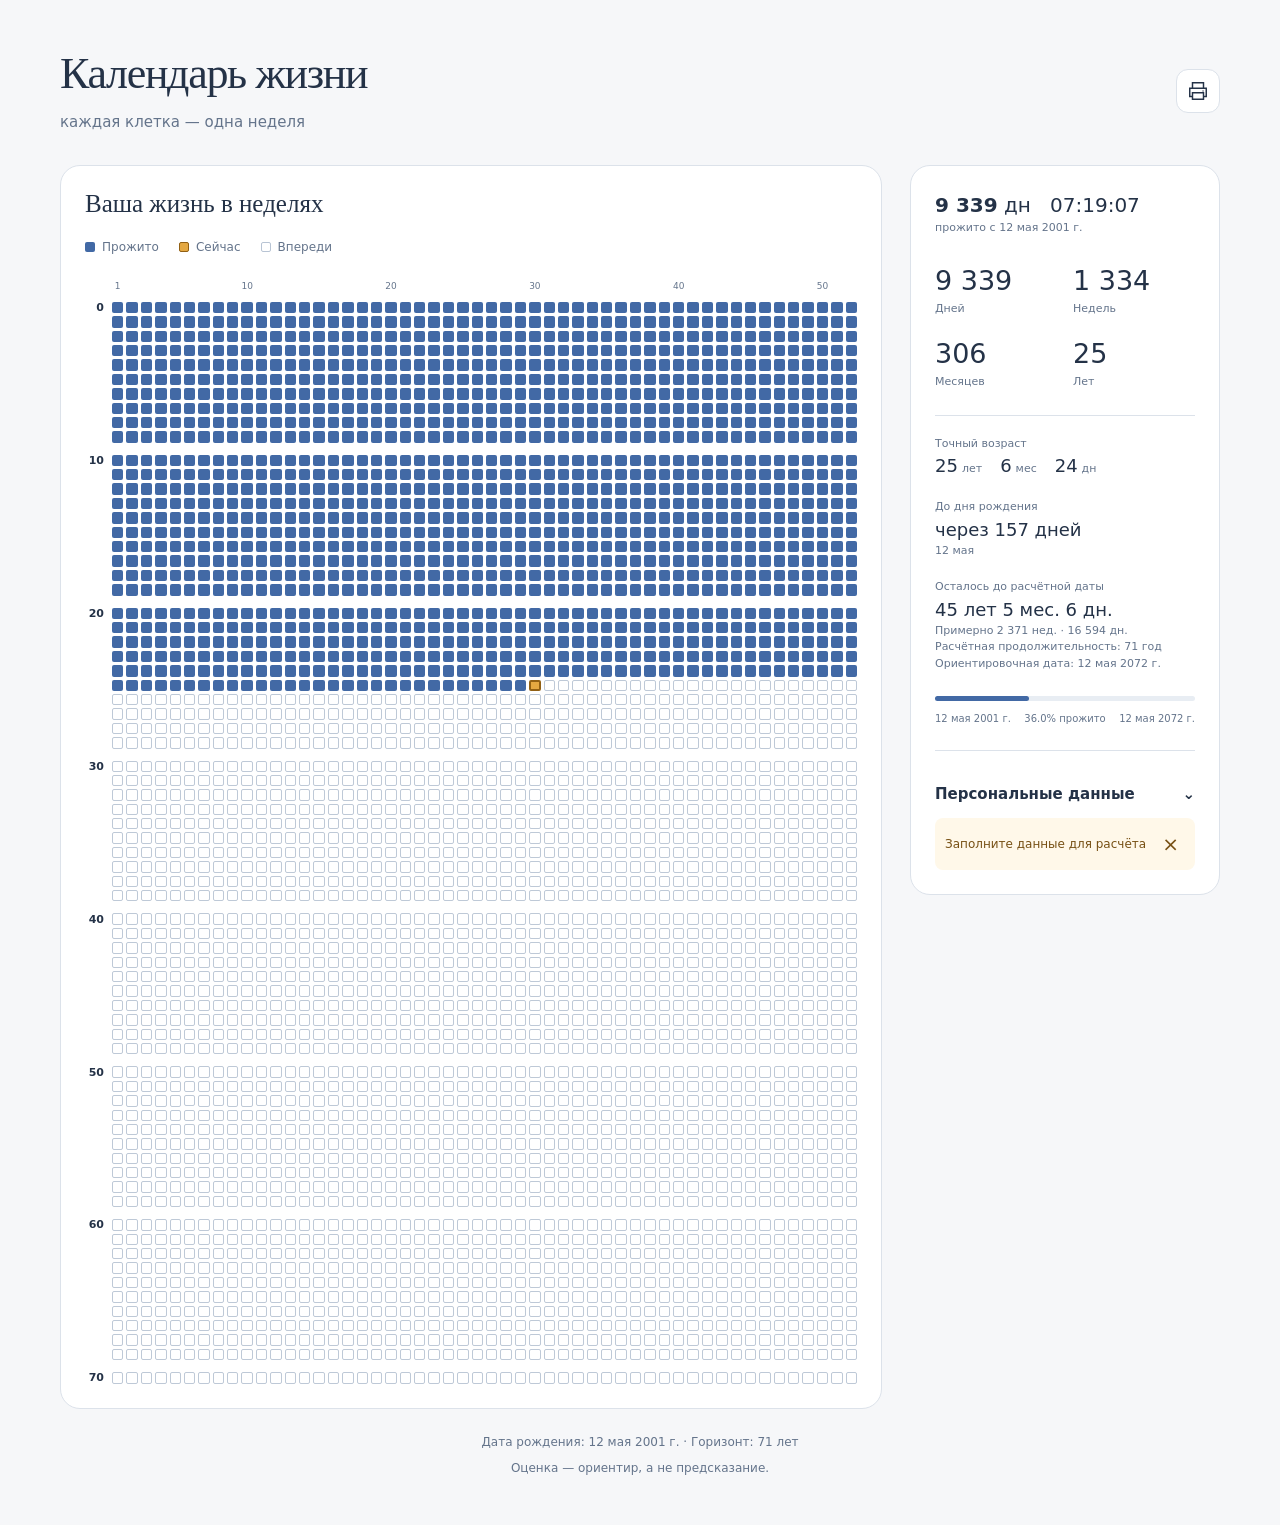
==== commit e63e5eb2: "Show remaining lifetime and equalize calendar cell spacing" ====
--- a/life_calendar.html
+++ b/life_calendar.html
@@ -60,8 +60,10 @@
       <div class="insight-sub"  id="iBdSub"></div>
     </div>
     <div class="stat">
-      <div class="insight-label">Расчётный горизонт</div>
+      <div class="insight-label">Осталось до расчётной даты</div>
       <div class="insight-main" id="iEndMain">—</div>
+      <div class="insight-sub" id="iRemainingWeeks"></div>
+      <div class="insight-sub" id="iLifespan"></div>
       <div class="insight-sub"  id="iEndSub"></div>
     </div>
   </div>
--- a/styles.css
+++ b/styles.css
@@ -17,6 +17,8 @@
 button:focus-visible,.week:focus-visible { outline:2px solid var(--accent); outline-offset:3px; }
 .settings-panel { border-top:1px solid var(--border); padding-top:20px; }
 .settings-form,.calculator-panel { display:grid; gap:16px; }
+.settings-form { max-height:min(52dvh, 440px); overflow-y:auto; overscroll-behavior:contain; scrollbar-gutter:stable; padding:4px 8px 0 2px; }
+.settings-form .settings-actions { position:sticky; bottom:0; background:var(--surface); padding:12px 0; border-top:1px solid var(--border); z-index:1; }
 .calculator-panel[hidden],[hidden] { display:none !important; }
 .calculator-toggle-row { margin:0; }
 #toggleCalculatorBtn { width:100%; text-align:left; display:flex; justify-content:space-between; padding:12px 0; border:0; background:none; color:var(--text); font-weight:600; }
@@ -68,8 +70,10 @@
 .col-labels::before { content:''; }
 .col-label { text-align:center; font-size:9px; color:var(--muted); }
 .grid { display:grid; gap:var(--gap); }
+.year-row { position:relative; }
+.year-row::before { content:""; }
 .year-row.decade-gap { margin-top:9px; }
-.row-label { text-align:right; padding-right:5px; font-size:9px; color:var(--muted); line-height:1; }
+.row-label { position:absolute; left:0; width:24px; text-align:right; padding-right:5px; font-size:9px; color:var(--muted); line-height:1; }
 .row-label.decade { color:var(--text); font-weight:700; font-size:11px; }
 .week { aspect-ratio:1; border-radius:2px; min-width:0; border:1px solid transparent; }
 .week.past { background:var(--accent); }
@@ -92,8 +96,22 @@
   .header { margin-bottom:4mm; }
   h1 { font-size:24pt; }
   .header-meta { margin-top:2mm; font-size:9pt; }
-  .layout { display:block; }
-  .sidebar,.icon-btn,#tooltip,#backBtn { display:none !important; }
+  .layout { display:grid; grid-template-columns:minmax(0,1fr) 49mm; gap:5mm; align-items:start; }
+  .icon-btn,#tooltip,#backBtn,.settings-panel { display:none !important; }
+  .sidebar { display:flex; grid-row:auto; padding:4mm; gap:5mm; border:0.2mm solid #aaa; border-radius:2mm; min-width:0; }
+  .counter-time { font-size:10pt; }
+  .counter-label,.stat-label,.insight-label,.age-lbl,.insight-sub { font-size:7pt; }
+  .stats-row.primary { grid-template-columns:1fr 1fr; gap:3mm; margin-bottom:4mm; }
+  .stats-row.secondary { grid-template-columns:1fr; gap:4mm; padding-top:4mm; }
+  .stat-value { font-size:14pt; }
+  .age-breakdown { gap:2mm; flex-wrap:wrap; }
+  .age-unit { gap:1mm; }
+  .age-num,.insight-main { font-size:10pt; }
+  .progress-labels { flex-wrap:wrap; gap:1mm; font-size:6pt; }
+  .progress-track { background:#eee; border:0.2mm solid #777; }
+  .progress-fill { background:#555; print-color-adjust:exact; -webkit-print-color-adjust:exact; }
+  .col-labels,.year-row { grid-template-columns:5mm repeat(52,minmax(0,1fr)); }
+  .col-label { font-size:5pt; }
   .calendar-card { border:0; padding:0; border-radius:0; }
   h2 { display:none; }
   .print-summary { display:block; font-size:9pt; margin-bottom:3mm; }
@@ -106,6 +124,6 @@
   .week.past,.legend-dot.past { background:#777 !important; border:1px solid #555; print-color-adjust:exact; -webkit-print-color-adjust:exact; }
   .week.future,.legend-dot.future { background:white !important; border:0.2mm solid #888; }
   .week.current,.legend-dot.current { background:white !important; border:0.6mm solid #000; }
-  .row-label,.row-label.decade { font-size:6pt; }
-  footer { margin-top:3mm; font-size:7pt; }
+  .row-label,.row-label.decade { width:5mm; font-size:6pt; }
+  footer { display:none; }
 }
